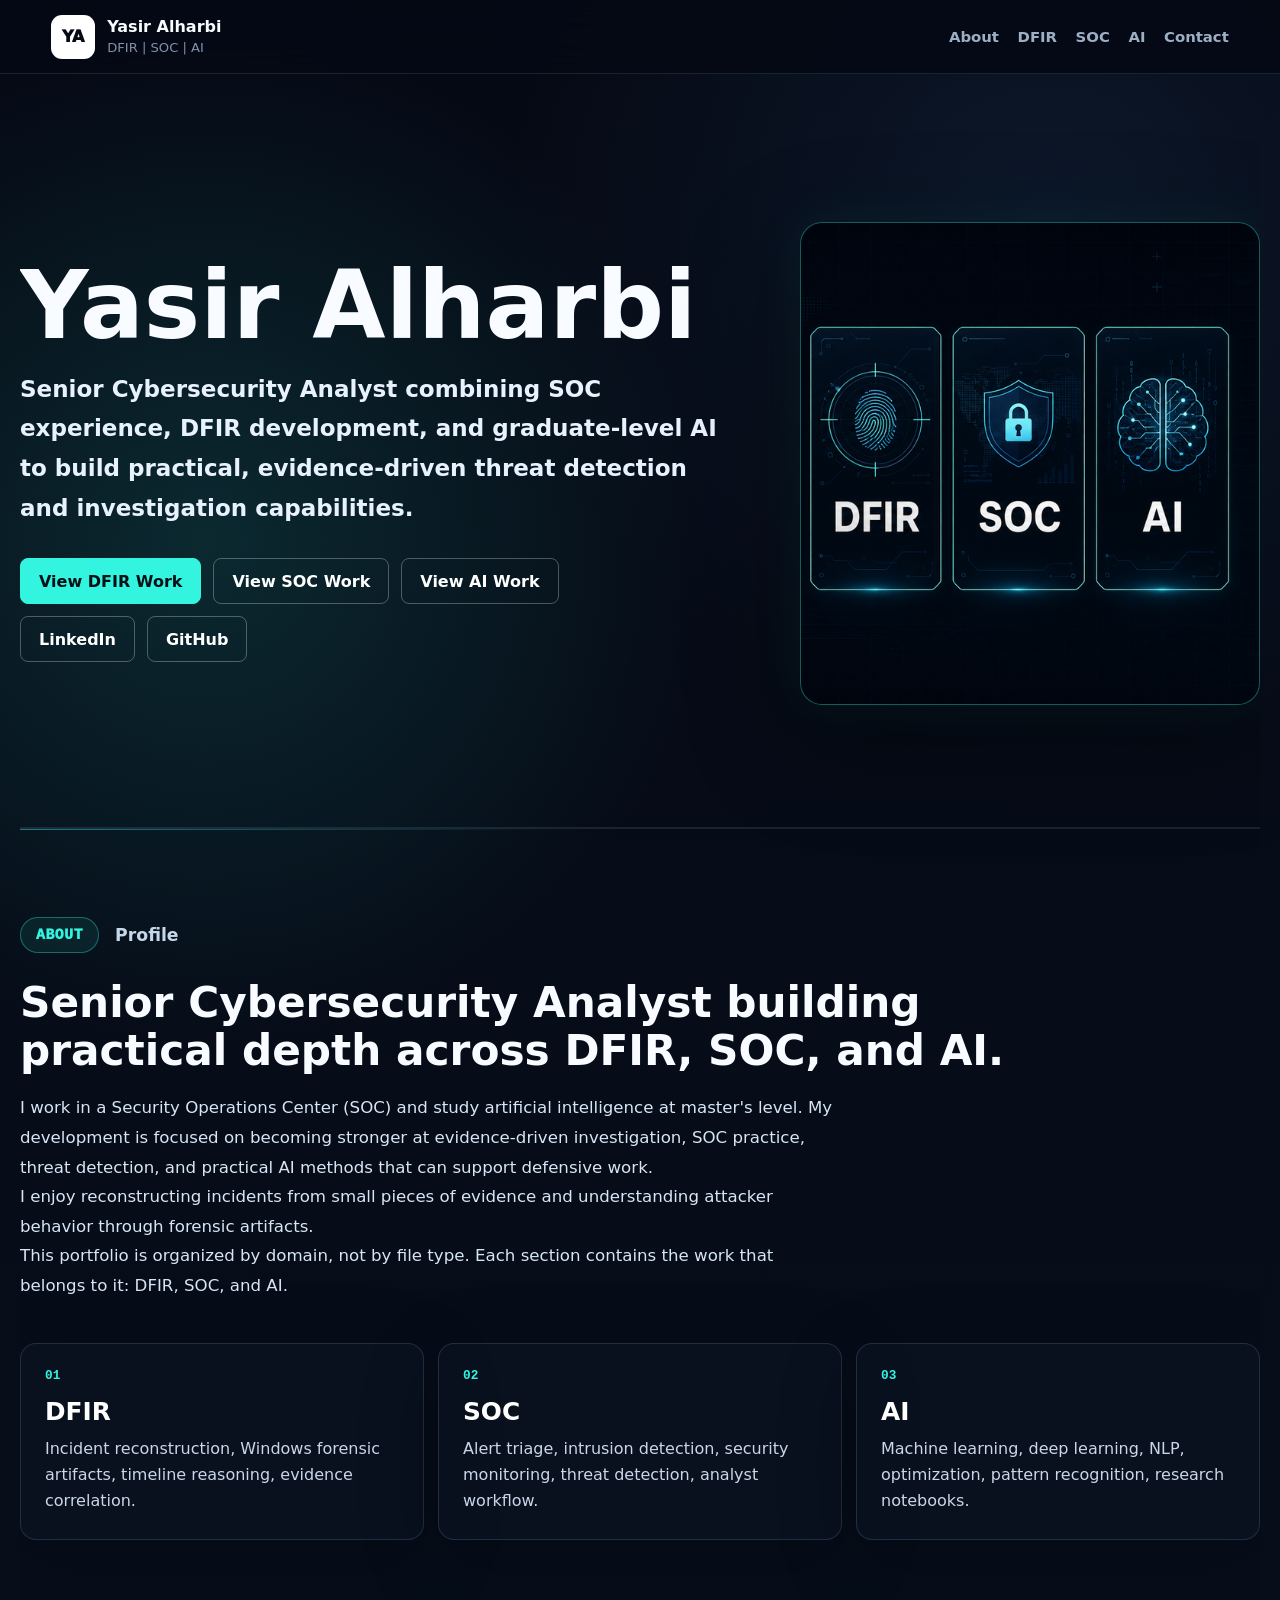
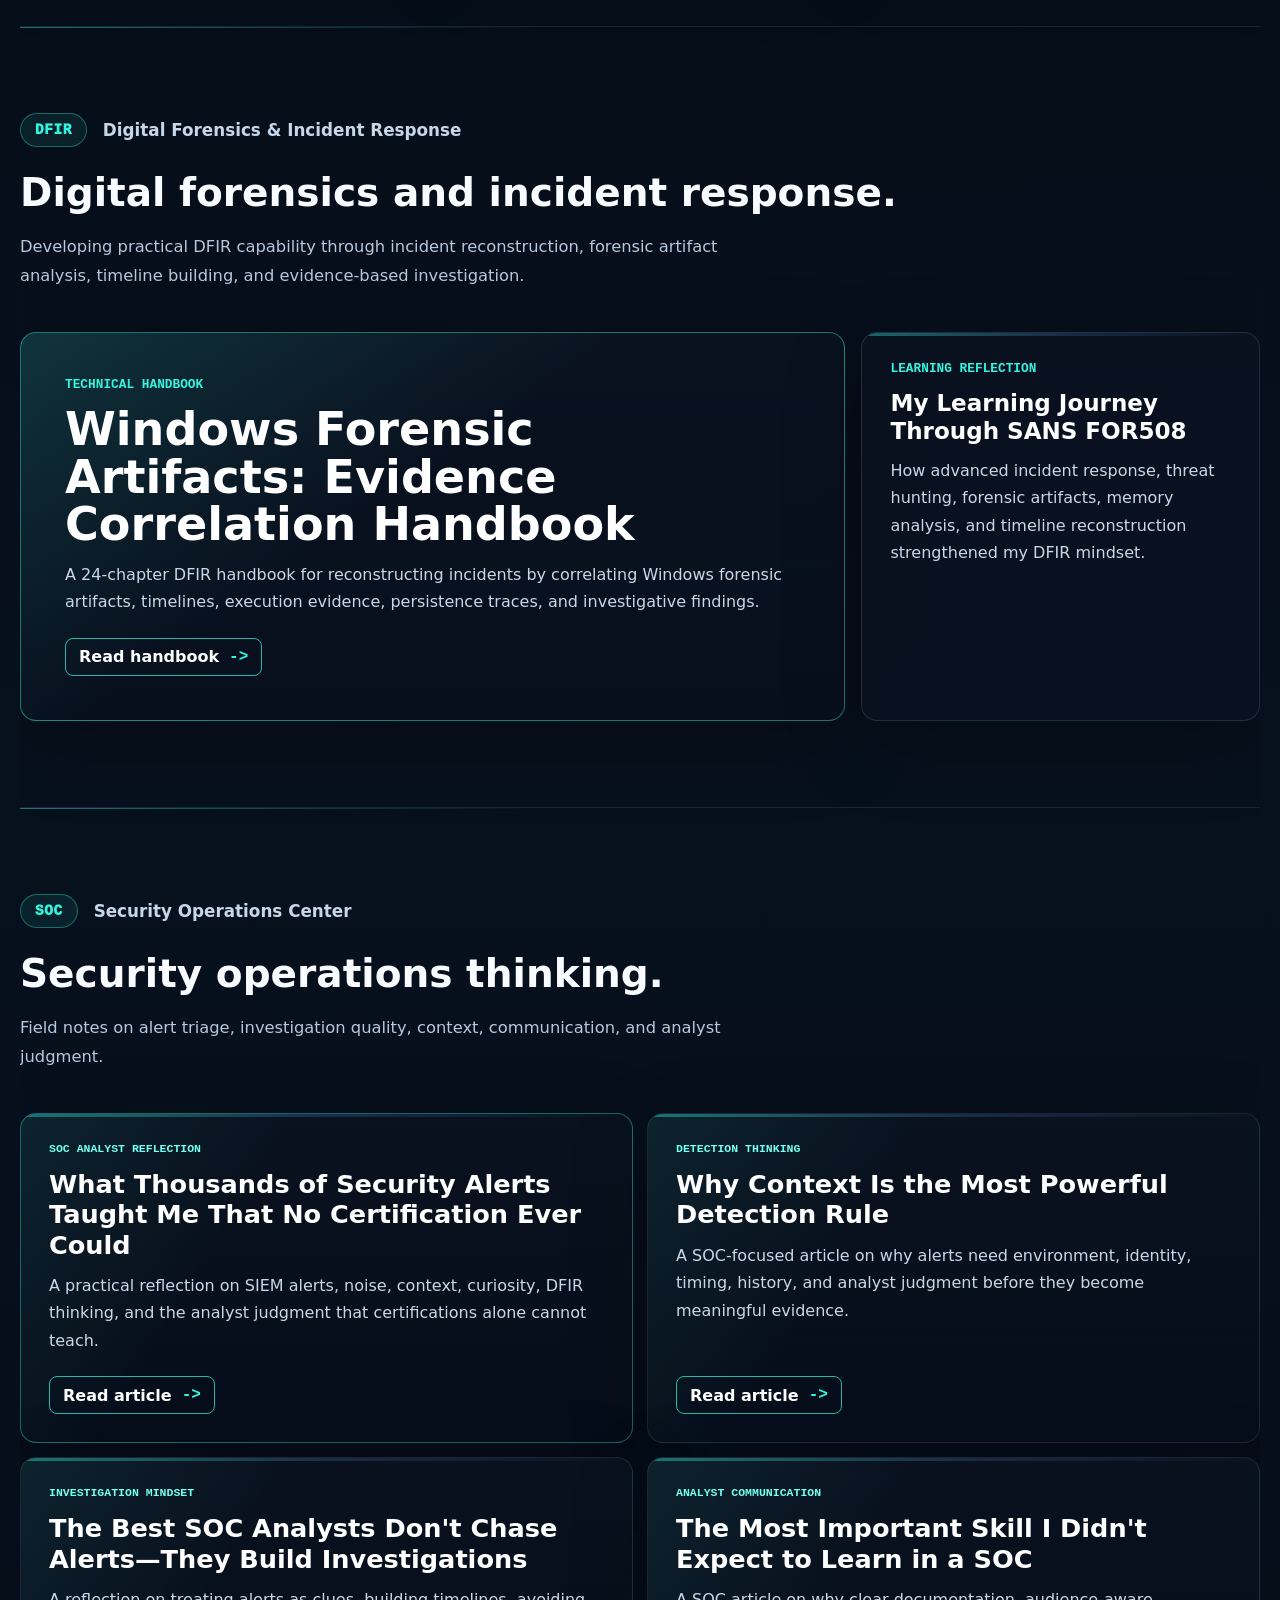
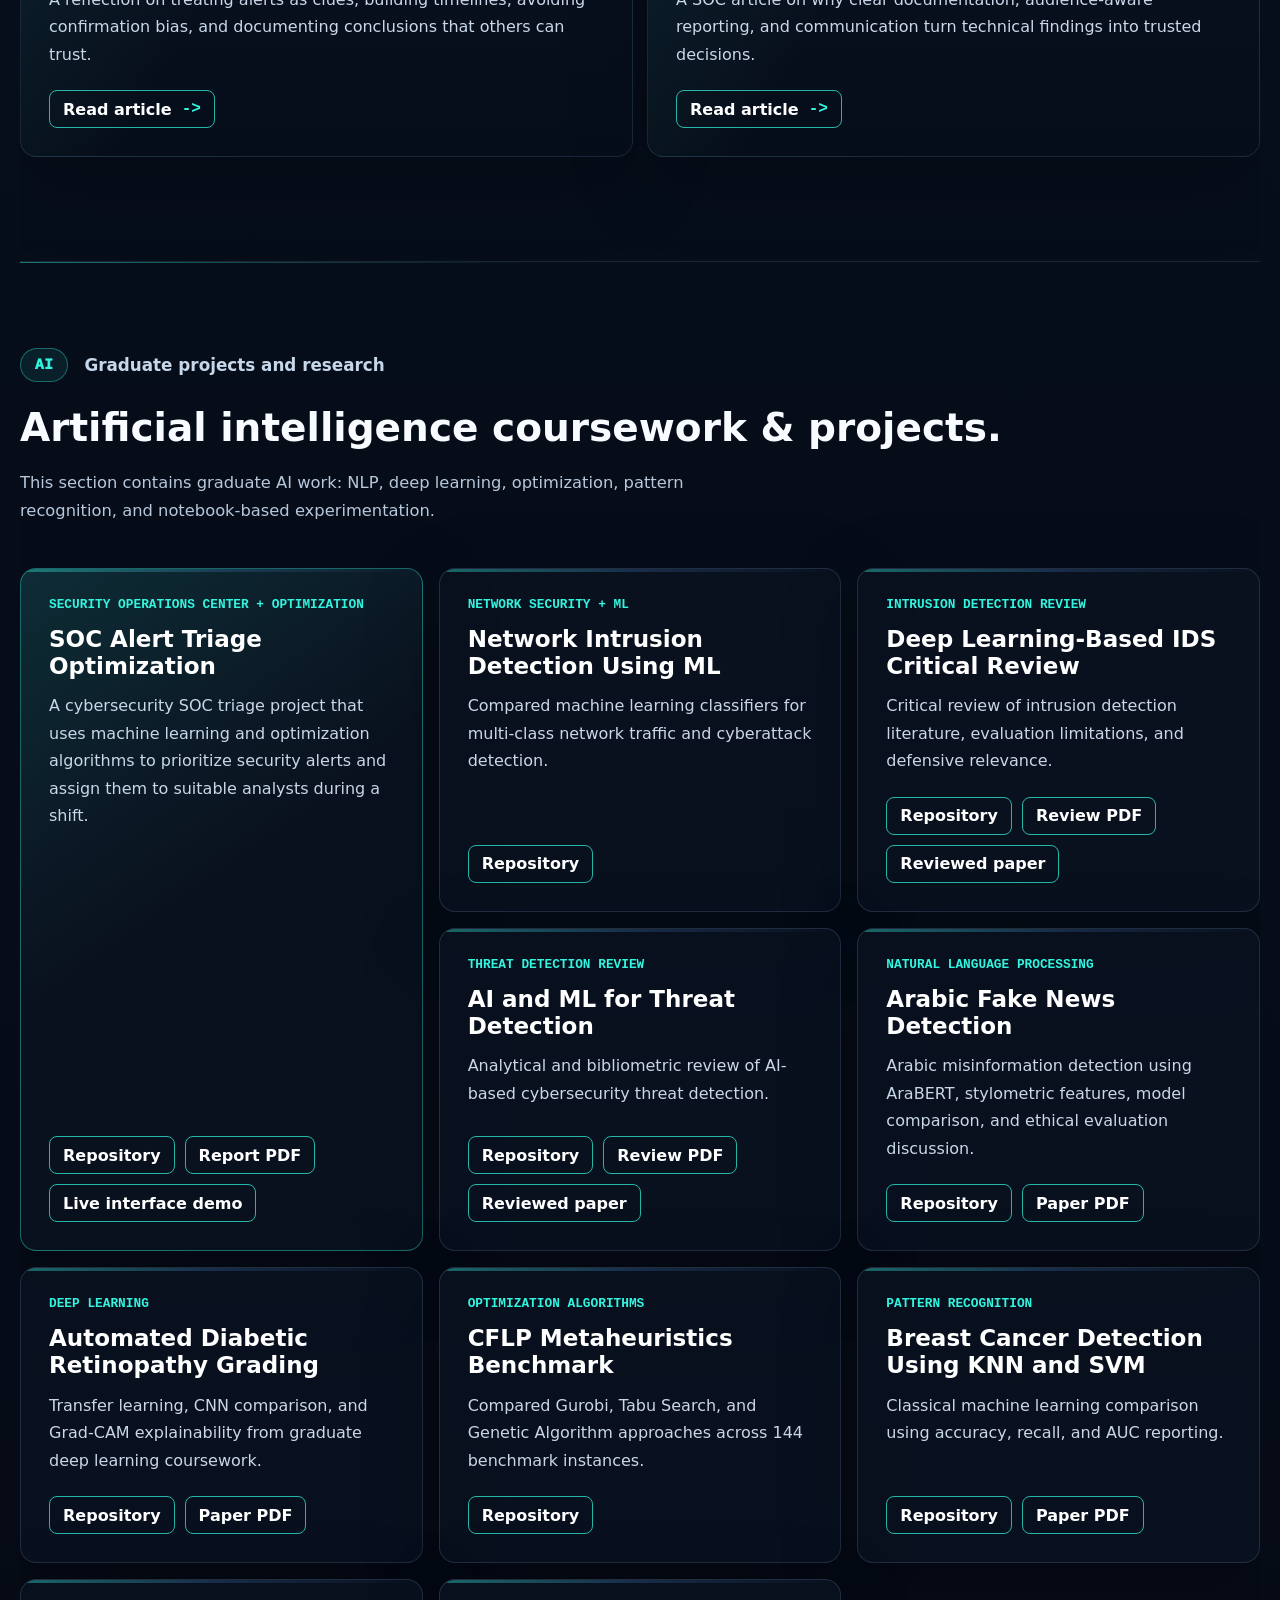
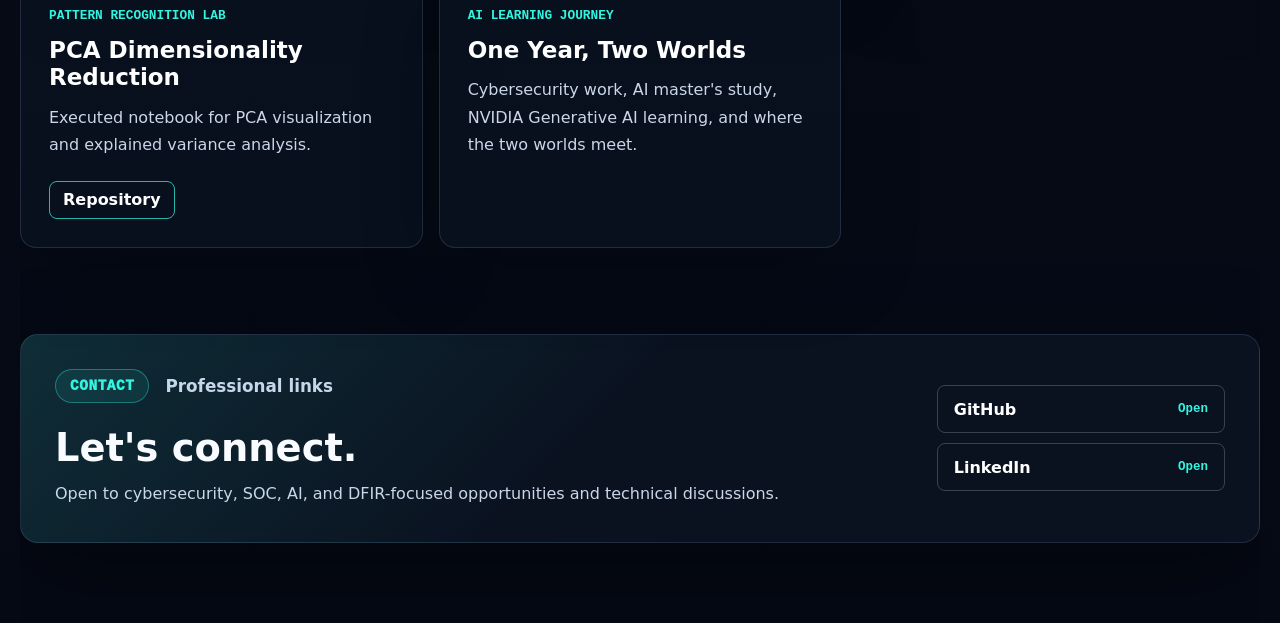
==== index.html @ 5fe35bea "Refine portfolio intro wording" ====
<!doctype html>
<html lang="en">
  <head>
    <meta charset="utf-8">
    <meta name="viewport" content="width=device-width, initial-scale=1">
    <meta name="description" content="Yasir Alharbi - Senior Cybersecurity Analyst and AI master's student developing in DFIR, SOC operations, and applied AI.">
    <meta property="og:type" content="website">
    <meta property="og:title" content="Yasir Alharbi | Cybersecurity, DFIR, SOC & AI Portfolio">
    <meta property="og:description" content="Portfolio of cybersecurity, DFIR, SOC, AI projects, research papers, notebooks, and technical articles.">
    <meta property="og:url" content="https://yasir-alharbi.github.io/">
    <meta property="og:image" content="https://yasir-alharbi.github.io/assets/linkedin-portfolio-thumbnail.png">
    <meta name="twitter:card" content="summary_large_image">
    <meta name="twitter:title" content="Yasir Alharbi | Cybersecurity, DFIR, SOC & AI Portfolio">
    <meta name="twitter:description" content="Portfolio of cybersecurity, DFIR, SOC, AI projects, research papers, notebooks, and technical articles.">
    <meta name="twitter:image" content="https://yasir-alharbi.github.io/assets/linkedin-portfolio-thumbnail.png">
    <title>Yasir Alharbi | DFIR, SOC & AI</title>
    <link rel="stylesheet" href="styles.css?v=20260730-9">
    <link rel="stylesheet" href="structured-preview.css?v=20260730-9">
  </head>
  <body class="structured-body">
    <header class="site-header structured-header">
      <a class="brand" href="#top" aria-label="Yasir Alharbi home">
        <span class="brand-mark">YA</span>
        <span>
          <strong>Yasir Alharbi</strong>
          <small>DFIR | SOC | AI</small>
        </span>
      </a>
      <nav class="nav-links" aria-label="Main navigation">
        <a href="#about">About</a>
        <a href="#dfir">DFIR</a>
        <a href="#soc">SOC</a>
        <a href="#ai">AI</a>
        <a href="#contact">Contact</a>
      </nav>
    </header>

    <main id="top" class="structured-main">
      <section class="structured-hero identity-hero">
        <div class="identity-copy">
          <h1>Yasir Alharbi</h1>
          <p class="structured-subtitle identity-subtitle">
            Senior Cybersecurity Analyst combining SOC experience, DFIR development, and graduate-level AI to build practical, evidence-driven threat detection and investigation capabilities.
          </p>
          <div class="hero-actions">
            <div class="hero-action-row">
              <a class="button primary" href="#dfir">View DFIR Work</a>
              <a class="button secondary" href="#soc">View SOC Work</a>
              <a class="button secondary" href="#ai">View AI Work</a>
            </div>
            <div class="hero-action-row social-action-row">
              <a class="button secondary" href="https://www.linkedin.com/in/Yasir-T-Alharbi">LinkedIn</a>
              <a class="button secondary" href="https://github.com/Yasir-Alharbi">GitHub</a>
            </div>
          </div>
        </div>
        <div class="identity-visual" aria-label="Portfolio visual: DFIR, SOC, and AI">
          <img src="assets/portfolio-hero-visual.png" alt="DFIR, SOC, and AI portfolio visual">
        </div>
      </section>

      <section id="about" class="structured-section about-track">
        <div class="section-eyebrow"><span>About</span><em>Profile</em></div>
        <div class="structured-heading about-heading">
          <h2>Senior Cybersecurity Analyst building practical depth across DFIR, SOC, and AI.</h2>
          <div class="body-copy">
            <p>I work in a Security Operations Center (SOC) and study artificial intelligence at master's level. My development is focused on becoming stronger at evidence-driven investigation, SOC practice, threat detection, and practical AI methods that can support defensive work.</p>
            <p>I enjoy reconstructing incidents from small pieces of evidence and understanding attacker behavior through forensic artifacts.</p>
            <p>This portfolio is organized by domain, not by file type. Each section contains the work that belongs to it: DFIR, SOC, and AI.</p>
          </div>
        </div>
        <div class="focus-strip clean-strip" aria-label="Portfolio domains">
          <a href="#dfir">
            <span>01</span>
            <strong>DFIR</strong>
            <em>Incident reconstruction, Windows forensic artifacts, timeline reasoning, evidence correlation.</em>
          </a>
          <a href="#soc">
            <span>02</span>
            <strong>SOC</strong>
            <em>Alert triage, intrusion detection, security monitoring, threat detection, analyst workflow.</em>
          </a>
          <a href="#ai">
            <span>03</span>
            <strong>AI</strong>
            <em>Machine learning, deep learning, NLP, optimization, pattern recognition, research notebooks.</em>
          </a>
        </div>
      </section>

      <section id="dfir" class="structured-section dfir-section">
        <div class="section-eyebrow"><span>DFIR</span><em>Digital Forensics &amp; Incident Response</em></div>
        <div class="structured-heading">
          <h2>Digital forensics and incident response.</h2>
          <p>Developing practical DFIR capability through incident reconstruction, forensic artifact analysis, timeline building, and evidence-based investigation.</p>
        </div>
        <div class="dfir-showcase">
          <a class="handbook-panel" href="https://yasir-alharbi.github.io/windows-forensic-artifacts-handbook/">
            <span>Technical handbook</span>
            <h3>Windows Forensic Artifacts: Evidence Correlation Handbook</h3>
            <p>A 24-chapter DFIR handbook for reconstructing incidents by correlating Windows forensic artifacts, timelines, execution evidence, persistence traces, and investigative findings.</p>
            <strong>Read handbook</strong>
          </a>
          <a class="feature-card" href="articles/sans-for508-dfir-learning-journey.html">
            <span>Learning reflection</span>
            <h3>My Learning Journey Through SANS FOR508</h3>
            <p>How advanced incident response, threat hunting, forensic artifacts, memory analysis, and timeline reconstruction strengthened my DFIR mindset.</p>
          </a>
        </div>
      </section>

      <section id="soc" class="structured-section soc-section">
        <div class="section-eyebrow"><span>SOC</span><em>Security Operations Center</em></div>
        <div class="structured-heading">
          <h2>Security operations thinking.</h2>
          <p>Field notes on alert triage, investigation quality, context, communication, and analyst judgment.</p>
        </div>
        <div class="feature-grid two-col article-feature-grid">
          <a class="feature-card" href="articles/what-thousands-of-security-alerts-taught-me.html">
            <span>SOC analyst reflection</span>
            <h3>What Thousands of Security Alerts Taught Me That No Certification Ever Could</h3>
            <p>A practical reflection on SIEM alerts, noise, context, curiosity, DFIR thinking, and the analyst judgment that certifications alone cannot teach.</p>
            <strong>Read article</strong>
          </a>
          <a class="feature-card" href="articles/why-context-is-the-most-powerful-detection-rule.html">
            <span>Detection thinking</span>
            <h3>Why Context Is the Most Powerful Detection Rule</h3>
            <p>A SOC-focused article on why alerts need environment, identity, timing, history, and analyst judgment before they become meaningful evidence.</p>
            <strong>Read article</strong>
          </a>
          <a class="feature-card" href="articles/best-soc-analysts-build-investigations.html">
            <span>Investigation mindset</span>
            <h3>The Best SOC Analysts Don't Chase Alerts—They Build Investigations</h3>
            <p>A reflection on treating alerts as clues, building timelines, avoiding confirmation bias, and documenting conclusions that others can trust.</p>
            <strong>Read article</strong>
          </a>
          <a class="feature-card" href="articles/most-important-skill-communication-in-soc.html">
            <span>Analyst communication</span>
            <h3>The Most Important Skill I Didn't Expect to Learn in a SOC</h3>
            <p>A SOC article on why clear documentation, audience-aware reporting, and communication turn technical findings into trusted decisions.</p>
            <strong>Read article</strong>
          </a>
        </div>
      </section>

      <section id="ai" class="structured-section alt-section">
        <div class="section-eyebrow"><span>AI</span><em>Graduate projects and research</em></div>
        <div class="structured-heading">
          <h2>Artificial intelligence coursework &amp; projects.</h2>
          <p>This section contains graduate AI work: NLP, deep learning, optimization, pattern recognition, and notebook-based experimentation.</p>
        </div>
        <div class="feature-grid three-col">
          <article class="feature-card primary-feature">
            <span>Security Operations Center + Optimization</span>
            <h3>SOC Alert Triage Optimization</h3>
            <p>A cybersecurity SOC triage project that uses machine learning and optimization algorithms to prioritize security alerts and assign them to suitable analysts during a shift.</p>
            <div class="card-actions">
              <a href="https://github.com/Yasir-Alharbi/soc-alert-triage-optimization">Repository</a>
              <a href="https://github.com/Yasir-Alharbi/soc-alert-triage-optimization/blob/main/artifacts/Paper_sanitized_text.pdf">Report PDF</a>
              <a href="https://yasir-alharbi.github.io/soc-alert-triage-optimization/demo/soc-shift-wallboard/">Live interface demo</a>
            </div>
          </article>
          <article class="feature-card">
            <span>Network Security + ML</span>
            <h3>Network Intrusion Detection Using ML</h3>
            <p>Compared machine learning classifiers for multi-class network traffic and cyberattack detection.</p>
            <div class="card-actions">
              <a href="https://github.com/Yasir-Alharbi/ml-network-intrusion-detection">Repository</a>
            </div>
          </article>
          <article class="feature-card">
            <span>Intrusion Detection Review</span>
            <h3>Deep Learning-Based IDS Critical Review</h3>
            <p>Critical review of intrusion detection literature, evaluation limitations, and defensive relevance.</p>
            <div class="card-actions">
              <a href="https://github.com/Yasir-Alharbi/deep-learning-ids-critical-review">Repository</a>
              <a href="https://github.com/Yasir-Alharbi/deep-learning-ids-critical-review/blob/main/artifacts/Critical_Review_Deep_Learning_IDS.pdf">Review PDF</a>
              <a href="https://github.com/Yasir-Alharbi/deep-learning-ids-critical-review/blob/main/references/Deep_Learning_Based_Intrusion_Detection_Systems_A_Survey_2025.pdf">Reviewed paper</a>
            </div>
          </article>
          <article class="feature-card">
            <span>Threat Detection Review</span>
            <h3>AI and ML for Threat Detection</h3>
            <p>Analytical and bibliometric review of AI-based cybersecurity threat detection.</p>
            <div class="card-actions">
              <a href="https://github.com/Yasir-Alharbi/ai-threat-detection-review">Repository</a>
              <a href="https://github.com/Yasir-Alharbi/ai-threat-detection-review/blob/main/artifacts/Enhancing_Threat_Detection_with_AI_ML_Integrated.pdf">Review PDF</a>
              <a href="https://github.com/Yasir-Alharbi/ai-threat-detection-review/blob/main/references/Evolving_Malware_and_DDoS_Attacks_Decadal_Longitudinal_Study.pdf">Reviewed paper</a>
            </div>
          </article>
          <article class="feature-card">
            <span>Natural Language Processing</span>
            <h3>Arabic Fake News Detection</h3>
            <p>Arabic misinformation detection using AraBERT, stylometric features, model comparison, and ethical evaluation discussion.</p>
            <div class="card-actions">
              <a href="https://github.com/Yasir-Alharbi/arabic-fake-news-detection">Repository</a>
              <a href="https://github.com/Yasir-Alharbi/arabic-fake-news-detection/blob/main/artifacts/Arabic_Fake_News_Detection_Research_Paper.pdf">Paper PDF</a>
            </div>
          </article>
          <article class="feature-card">
            <span>Deep Learning</span>
            <h3>Automated Diabetic Retinopathy Grading</h3>
            <p>Transfer learning, CNN comparison, and Grad-CAM explainability from graduate deep learning coursework.</p>
            <div class="card-actions">
              <a href="https://github.com/Yasir-Alharbi/diabetic-retinopathy-transfer-learning">Repository</a>
              <a href="https://github.com/Yasir-Alharbi/diabetic-retinopathy-transfer-learning/blob/main/artifacts/Automated_Diabetic_Retinopathy_Grading_Using_Transfer_Learning_CNNs_with_Grad_CAM.pdf">Paper PDF</a>
            </div>
          </article>
          <article class="feature-card">
            <span>Optimization Algorithms</span>
            <h3>CFLP Metaheuristics Benchmark</h3>
            <p>Compared Gurobi, Tabu Search, and Genetic Algorithm approaches across 144 benchmark instances.</p>
            <div class="card-actions">
              <a href="https://github.com/Yasir-Alharbi/cflp-optimization-metaheuristics">Repository</a>
            </div>
          </article>
          <article class="feature-card">
            <span>Pattern Recognition</span>
            <h3>Breast Cancer Detection Using KNN and SVM</h3>
            <p>Classical machine learning comparison using accuracy, recall, and AUC reporting.</p>
            <div class="card-actions">
              <a href="https://github.com/Yasir-Alharbi/breast-cancer-knn-svm">Repository</a>
              <a href="https://github.com/Yasir-Alharbi/breast-cancer-knn-svm/blob/main/artifacts/PR_Report_BreastCancer_KNN_vs_SVM.pdf">Paper PDF</a>
            </div>
          </article>
          <article class="feature-card">
            <span>Pattern Recognition Lab</span>
            <h3>PCA Dimensionality Reduction</h3>
            <p>Executed notebook for PCA visualization and explained variance analysis.</p>
            <div class="card-actions">
              <a href="https://github.com/Yasir-Alharbi/pca-digits-dimensionality-reduction">Repository</a>
            </div>
          </article>
          <a class="feature-card" href="articles/one-year-two-worlds.html">
            <span>AI Learning Journey</span>
            <h3>One Year, Two Worlds</h3>
            <p>Cybersecurity work, AI master's study, NVIDIA Generative AI learning, and where the two worlds meet.</p>
          </a>
        </div>
      </section>

      <section id="contact" class="contact structured-contact">
        <div>
          <div class="section-eyebrow"><span>Contact</span><em>Professional links</em></div>
          <h2>Let's connect.</h2>
          <p>Open to cybersecurity, SOC, AI, and DFIR-focused opportunities and technical discussions.</p>
        </div>
        <div class="contact-links">
          <a href="https://github.com/Yasir-Alharbi">GitHub</a>
          <a href="https://www.linkedin.com/in/Yasir-T-Alharbi">LinkedIn</a>
        </div>
      </section>
    </main>

    <script src="script.js"></script>
    <!-- Cloudflare Web Analytics --><script type="module" src="https://static.cloudflareinsights.com/beacon.min.js" data-cf-beacon='{"token":"e4d406a7bc7f46ea9fc26f9b0344f4cb"}'></script><!-- End Cloudflare Web Analytics -->
  </body>
</html>
---- styles.css ----
:root {
  --bg: #050914;
  --panel: #0a1220;
  --panel-2: #0f1b2d;
  --ink: #f8fbff;
  --text: #c9d7e8;
  --muted: #7f91aa;
  --line: #1d2e45;
  --teal: #33f5df;
  --blue: #5aa7ff;
  --amber: #f3b34c;
  --shadow: 0 28px 90px rgba(0, 0, 0, .4);
}

* {
  box-sizing: border-box;
}

html {
  scroll-behavior: smooth;
  background: var(--bg);
}

body {
  margin: 0;
  overflow-x: hidden;
  background:
    radial-gradient(circle at 18% 8%, rgba(51, 245, 223, .12), transparent 28rem),
    radial-gradient(circle at 84% 14%, rgba(90, 167, 255, .12), transparent 32rem),
    linear-gradient(180deg, #050914 0%, #07101d 46%, #050914 100%);
  color: var(--ink);
  font-family: Inter, ui-sans-serif, system-ui, -apple-system, BlinkMacSystemFont, "Segoe UI", sans-serif;
  letter-spacing: 0;
}

a {
  color: inherit;
}

.site-header {
  position: sticky;
  top: 0;
  z-index: 30;
  display: flex;
  min-height: 74px;
  align-items: center;
  justify-content: space-between;
  gap: 24px;
  padding: 14px clamp(18px, 4vw, 56px);
  border-bottom: 1px solid rgba(114, 138, 170, .2);
  background: rgba(5, 9, 20, .9);
  backdrop-filter: blur(18px);
}

.brand {
  display: inline-flex;
  align-items: center;
  gap: 12px;
  text-decoration: none;
}

.brand-mark {
  display: grid;
  width: 44px;
  height: 44px;
  place-items: center;
  border-radius: 11px;
  background: #ffffff;
  color: var(--bg);
  font-weight: 950;
}

.brand strong,
.brand small {
  display: block;
}

.brand strong {
  line-height: 1.15;
}

.brand small {
  margin-top: 3px;
  color: var(--muted);
  font-size: .82rem;
}

.nav-links {
  display: flex;
  gap: clamp(14px, 2vw, 28px);
  color: #9dafc5;
  font-size: .93rem;
  font-weight: 800;
}

.nav-links a {
  text-decoration: none;
}

.nav-links a:hover,
.nav-links a:focus-visible {
  color: var(--teal);
}

main {
  width: min(1160px, calc(100% - 34px));
  margin: 0 auto;
}

h1,
h2,
h3,
p {
  margin-top: 0;
}

h1 {
  max-width: 790px;
  margin-bottom: 22px;
  font-size: clamp(4.4rem, 9vw, 8.4rem);
  line-height: .88;
}

h1,
h2,
h3,
p,
a,
span,
strong,
em,
code {
  overflow-wrap: anywhere;
}

h2 {
  margin-bottom: 0;
  font-size: clamp(2rem, 3vw, 3.2rem);
  line-height: 1.08;
}

h3 {
  margin-bottom: 12px;
  font-size: 1.2rem;
  line-height: 1.25;
}

p {
  color: var(--text);
  line-height: 1.72;
}

.hero {
  display: flex;
  min-height: calc(100vh - 74px);
  align-items: center;
  padding: clamp(66px, 9vw, 128px) 0;
}

.hero-copy,
.code-card,
.project-card,
.timeline a,
.contact,
.info-grid article {
  min-width: 0;
}

.hero-copy {
  max-width: 850px;
}

.terminal-line,
.section-label {
  display: block;
  margin: 0 0 16px;
  color: var(--teal);
  font-family: ui-monospace, SFMono-Regular, Consolas, "Liberation Mono", monospace;
  font-size: .9rem;
  font-weight: 800;
}

.subtitle {
  max-width: 730px;
  margin-bottom: 0;
  color: #e8f2ff;
  font-size: clamp(1.18rem, 1.8vw, 1.5rem);
  font-weight: 680;
}

.hero-actions {
  display: flex;
  flex-direction: column;
  align-items: flex-start;
  gap: 12px;
  margin-top: 30px;
}

.hero-action-row {
  display: flex;
  flex-wrap: wrap;
  gap: 12px;
}

.button {
  display: inline-flex;
  min-height: 46px;
  align-items: center;
  justify-content: center;
  padding: 0 18px;
  border: 1px solid rgba(255, 255, 255, .28);
  border-radius: 8px;
  font-weight: 900;
  text-decoration: none;
}

.button.primary {
  border-color: var(--teal);
  background: var(--teal);
  color: #041018;
}

.button.secondary {
  color: #ffffff;
}

.button:hover,
.button:focus-visible {
  transform: translateY(-1px);
  box-shadow: 0 12px 34px rgba(51, 245, 223, .16);
}

.code-card {
  overflow: hidden;
  border: 1px solid rgba(114, 138, 170, .24);
  border-radius: 18px;
  background: rgba(10, 18, 32, .84);
  box-shadow: var(--shadow);
}

.code-title {
  display: flex;
  align-items: center;
  gap: 8px;
  padding: 14px 16px;
  border-bottom: 1px solid rgba(114, 138, 170, .2);
  background: rgba(255, 255, 255, .03);
}

.code-title span {
  width: 11px;
  height: 11px;
  border-radius: 999px;
  background: #ff5f57;
}

.code-title span:nth-child(2) {
  background: #ffbd2e;
}

.code-title span:nth-child(3) {
  background: #28c840;
}

.code-title strong {
  margin-left: 8px;
  color: var(--muted);
  font-family: ui-monospace, SFMono-Regular, Consolas, "Liberation Mono", monospace;
  font-size: .82rem;
}

pre {
  margin: 0;
  padding: 24px;
  overflow-x: auto;
  white-space: pre-wrap;
}

code,
.prompt {
  font-family: ui-monospace, SFMono-Regular, Consolas, "Liberation Mono", monospace;
}

code {
  color: #d9f7ff;
  font-size: .95rem;
  line-height: 1.8;
  white-space: pre-wrap;
}

.prompt {
  margin: 0;
  padding: 0 24px 24px;
  color: var(--teal);
  font-size: .9rem;
}

.section {
  padding: 86px 0;
  border-top: 1px solid rgba(114, 138, 170, .18);
}

.split,
.section-heading {
  display: grid;
  grid-template-columns: minmax(0, .48fr) minmax(320px, .52fr);
  gap: clamp(28px, 6vw, 82px);
  align-items: start;
}

.about-section .split {
  grid-template-columns: minmax(480px, .58fr) minmax(360px, .42fr);
  align-items: center;
}

.about-section h2 {
  max-width: 680px;
}

.body-copy p:last-child,
.section-heading p,
.compact-split p {
  margin-bottom: 0;
}

.info-grid {
  display: grid;
  grid-template-columns: repeat(3, 1fr);
  gap: 14px;
  margin-top: 34px;
}

.info-grid article,
.project-card,
.timeline a {
  border: 1px solid rgba(114, 138, 170, .22);
  background:
    linear-gradient(145deg, rgba(51, 245, 223, .07), transparent 44%),
    rgba(10, 18, 32, .86);
}

.info-grid article {
  padding: 20px;
  border-radius: 14px;
}

.info-grid span,
.project-card span,
.timeline span {
  display: block;
  margin-bottom: 11px;
  color: var(--teal);
  font-family: ui-monospace, SFMono-Regular, Consolas, "Liberation Mono", monospace;
  font-size: .78rem;
  font-weight: 900;
  text-transform: uppercase;
}

.info-grid strong {
  display: block;
  color: #ffffff;
  line-height: 1.45;
}

.project-grid {
  display: grid;
  grid-template-columns: repeat(4, 1fr);
  gap: 16px;
  margin-top: 34px;
}

.project-card {
  display: flex;
  min-height: 320px;
  flex-direction: column;
  padding: 24px;
  border-radius: 16px;
  box-shadow: 0 18px 48px rgba(0, 0, 0, .18);
}

.project-card p {
  margin-bottom: 0;
}

.project-card a {
  display: inline-flex;
  width: fit-content;
  min-height: 40px;
  align-items: center;
  justify-content: center;
  margin-top: auto;
  padding: 0 14px;
  border: 1px solid rgba(51, 245, 223, .36);
  border-radius: 8px;
  color: #ffffff;
  font-size: .9rem;
  font-weight: 900;
  text-decoration: none;
}

.project-card a:hover,
.project-card a:focus-visible,
.timeline a:hover,
.timeline a:focus-visible {
  border-color: var(--teal);
  box-shadow: 0 14px 38px rgba(51, 245, 223, .1);
}

.timeline {
  display: grid;
  gap: 12px;
  margin-top: 34px;
}

.timeline a {
  display: grid;
  grid-template-columns: 220px minmax(260px, .5fr) 1fr;
  gap: 22px;
  align-items: center;
  min-height: 92px;
  padding: 18px 20px;
  border-radius: 14px;
  text-decoration: none;
}

.timeline span {
  margin-bottom: 0;
}

.timeline strong {
  color: #ffffff;
  line-height: 1.35;
}

.timeline em {
  color: var(--text);
  font-style: normal;
  line-height: 1.55;
}

.skill-cloud {
  display: flex;
  flex-wrap: wrap;
  gap: 10px;
  margin-top: 34px;
}

.skill-cloud span {
  display: inline-flex;
  min-height: 42px;
  align-items: center;
  padding: 0 14px;
  border: 1px solid rgba(114, 138, 170, .24);
  border-radius: 999px;
  background: rgba(10, 18, 32, .86);
  color: #d9e8f7;
  font-weight: 820;
}

.writing-section {
  padding-block: 70px;
}

.compact-split {
  align-items: center;
}

.article-grid {
  display: grid;
  grid-template-columns: minmax(0, 1fr);
  margin-top: 34px;
}

.article-card {
  display: block;
  max-width: 760px;
  padding: 24px;
  border: 1px solid rgba(114, 138, 170, .22);
  border-radius: 16px;
  background:
    linear-gradient(145deg, rgba(51, 245, 223, .07), transparent 44%),
    rgba(10, 18, 32, .86);
  text-decoration: none;
  box-shadow: 0 18px 48px rgba(0, 0, 0, .18);
}

.article-card span {
  display: block;
  margin-bottom: 12px;
  color: var(--teal);
  font-family: ui-monospace, SFMono-Regular, Consolas, "Liberation Mono", monospace;
  font-size: .78rem;
  font-weight: 900;
  text-transform: uppercase;
}

.article-card p {
  margin-bottom: 0;
}

.article-card small {
  display: inline-flex;
  margin-top: 18px;
  min-height: 34px;
  align-items: center;
  padding: 0 11px;
  border: 1px solid rgba(114, 138, 170, .28);
  border-radius: 999px;
  color: #d9e8f7;
  font-size: .82rem;
  font-weight: 850;
}

.handbook-card {
  max-width: 100%;
  border-color: rgba(51, 245, 223, .34);
  background:
    linear-gradient(145deg, rgba(51, 245, 223, .12), transparent 44%),
    linear-gradient(180deg, rgba(10, 18, 32, .96), rgba(9, 16, 29, .9));
}

.handbook-card h3 {
  max-width: 760px;
  font-size: clamp(1.45rem, 2.4vw, 2rem);
}

.article-card:hover,
.article-card:focus-visible {
  border-color: var(--teal);
  box-shadow: 0 14px 38px rgba(51, 245, 223, .1);
}

.article-shell {
  max-width: 1020px;
  margin: 0 auto;
  padding: 82px 0 104px;
}

.back-link {
  display: inline-flex;
  margin-bottom: 34px;
  color: var(--teal);
  font-weight: 900;
  text-decoration: none;
}

.article-hero {
  margin-bottom: 38px;
  padding-bottom: 38px;
  border-bottom: 1px solid rgba(114, 138, 170, .22);
}

.article-hero h1 {
  max-width: 980px;
  font-size: clamp(2.45rem, 5vw, 4.7rem);
  line-height: 1;
}

.dfir-article .article-hero h1 {
  max-width: 1080px;
  font-size: clamp(2.25rem, 4.4vw, 4.25rem);
  line-height: 1.05;
}

.article-meta {
  display: flex;
  flex-wrap: wrap;
  gap: 10px;
  margin-top: 24px;
}

.article-meta span {
  display: inline-flex;
  max-width: 100%;
  min-height: 34px;
  align-items: center;
  padding: 0 11px;
  border: 1px solid rgba(114, 138, 170, .26);
  border-radius: 999px;
  background: rgba(10, 18, 32, .82);
  color: #d9e8f7;
  font-size: .88rem;
  font-weight: 820;
}

.article-toc {
  display: grid;
  grid-template-columns: 150px 1fr;
  gap: 26px;
  margin-bottom: 64px;
  padding: 26px;
  border: 1px solid rgba(114, 138, 170, .22);
  border-radius: 16px;
  background:
    linear-gradient(145deg, rgba(51, 245, 223, .08), transparent 42%),
    rgba(10, 18, 32, .86);
}

.article-toc strong {
  color: #ffffff;
  font-size: 1.05rem;
}

.article-toc div {
  display: block;
  columns: 2 280px;
  column-gap: 34px;
}

.article-toc a {
  display: block;
  break-inside: avoid;
  margin-bottom: 11px;
  color: var(--text);
  font-size: .95rem;
  line-height: 1.45;
  text-decoration: none;
}

.article-toc a:hover,
.article-toc a:focus-visible {
  color: var(--teal);
}

.article-content {
  counter-reset: article-section;
}

.article-section {
  max-width: 900px;
  padding: 46px 0;
  border-top: 1px solid rgba(114, 138, 170, .18);
}

.article-section:first-child {
  padding-top: 0;
  border-top: 0;
}

.article-abstract {
  max-width: 940px;
  padding: 30px;
  border: 1px solid rgba(51, 245, 223, .22);
  border-radius: 18px;
  background:
    linear-gradient(135deg, rgba(51, 245, 223, .08), transparent 46%),
    rgba(10, 18, 32, .82);
  box-shadow: 0 24px 80px rgba(0, 0, 0, .22);
}

.article-abstract h2 {
  color: var(--teal);
  font-family: ui-monospace, SFMono-Regular, Consolas, "Liberation Mono", monospace;
  font-size: .95rem;
  letter-spacing: .08em;
  text-transform: uppercase;
}

.article-abstract p:last-child {
  margin-bottom: 0;
}

.article-content h2 {
  max-width: 820px;
  margin: 0 0 22px;
  font-size: clamp(1.65rem, 3vw, 2.55rem);
  line-height: 1.12;
}

.article-content .article-abstract h2 {
  color: var(--teal);
  font-family: ui-monospace, SFMono-Regular, Consolas, "Liberation Mono", monospace;
  font-size: .95rem;
  letter-spacing: .08em;
  text-transform: uppercase;
}

.article-content p {
  max-width: 860px;
  margin-bottom: 18px;
  color: #d6e3f3;
  font-size: 1.07rem;
  line-height: 1.86;
}

.article-content a {
  color: var(--teal);
  overflow-wrap: anywhere;
}

.article-content ul {
  max-width: 840px;
  margin: 18px 0 24px;
  padding-left: 24px;
  color: var(--text);
}

.article-content li {
  margin-bottom: 11px;
  color: #d6e3f3;
  line-height: 1.76;
}

.article-list {
  border-left: 3px solid rgba(51, 245, 223, .65);
}

.article-flow-line {
  max-width: 920px;
  padding: 16px 18px;
  border: 1px solid rgba(51, 245, 223, .24);
  border-radius: 12px;
  background: rgba(51, 245, 223, .06);
  color: #eaffff;
  font-family: ui-monospace, SFMono-Regular, Consolas, "Liberation Mono", monospace;
  font-size: .98rem;
  line-height: 1.65;
}

.academic-article .intro-section p:first-child {
  color: #ffffff;
  max-width: 920px;
  margin-bottom: 34px;
  font-size: clamp(2rem, 3.4vw, 3.2rem);
  font-weight: 760;
  line-height: 1.14;
}

.soc-article {
  max-width: 960px;
}

.soc-article .back-link {
  margin-bottom: 28px;
}

.soc-article .article-hero {
  max-width: 900px;
  margin-bottom: 18px;
  padding-bottom: 30px;
}

.soc-article .article-hero h1 {
  max-width: 880px;
  font-size: clamp(2.2rem, 4.4vw, 4rem);
  line-height: 1.06;
}

.soc-article .article-toc {
  display: none;
}

.soc-article .article-content {
  max-width: 820px;
}

.soc-article .article-section {
  max-width: 820px;
  padding: 36px 0;
}

.soc-article .article-section:first-child {
  padding-top: 8px;
}

.soc-article .article-content h2 {
  max-width: 760px;
  margin-bottom: 16px;
  font-size: clamp(1.55rem, 2.5vw, 2.2rem);
  line-height: 1.18;
}

.soc-article .article-content p,
.soc-article .article-content li {
  max-width: 760px;
  color: #dce8f6;
  font-size: 1.02rem;
  line-height: 1.82;
}

.soc-article .article-content p {
  margin-bottom: 14px;
}

.soc-article .intro-section p:first-child {
  max-width: 780px;
  margin-bottom: 16px;
  color: #f7fbff;
  font-size: clamp(1.18rem, 1.7vw, 1.38rem);
  font-weight: 650;
  line-height: 1.62;
}

.soc-article .article-callout {
  margin: 22px 0 6px;
  padding: 18px 20px;
  border-left: 3px solid var(--teal);
  border-radius: 0 12px 12px 0;
  background: rgba(51, 245, 223, .07);
  color: #ffffff;
  font-weight: 780;
}

.soc-article .article-list {
  margin: 14px 0 18px;
  padding: 16px 22px 16px 38px;
  border: 1px solid rgba(114, 138, 170, .18);
  border-left: 3px solid rgba(51, 245, 223, .65);
  border-radius: 12px;
  background: rgba(10, 18, 32, .46);
}

.article-section[id="resources-from-this-journey"] {
  margin-top: 26px;
  max-width: 920px;
  padding: 30px;
  border: 1px solid rgba(114, 138, 170, .22);
  border-radius: 16px;
  background:
    linear-gradient(145deg, rgba(51, 245, 223, .08), transparent 42%),
    rgba(10, 18, 32, .86);
}

.article-section[id="resources-from-this-journey"] h2 {
  margin-bottom: 18px;
}

.article-section[id="resources-from-this-journey"] ul {
  margin-bottom: 0;
}

.contact {
  display: grid;
  grid-template-columns: minmax(0, 1fr) minmax(260px, .34fr);
  gap: 34px;
  align-items: center;
  margin: 0 0 56px;
  padding: 34px;
  border: 1px solid rgba(114, 138, 170, .22);
  border-radius: 18px;
  background:
    linear-gradient(135deg, rgba(51, 245, 223, .12), transparent 46%),
    #0a1220;
  box-shadow: var(--shadow);
}

.contact h2 {
  margin-bottom: 12px;
}

.contact p {
  margin-bottom: 0;
}

.contact-links {
  display: grid;
  gap: 10px;
}

.contact-links a {
  display: flex;
  min-height: 48px;
  align-items: center;
  justify-content: space-between;
  padding: 0 16px;
  border: 1px solid rgba(255, 255, 255, .2);
  border-radius: 8px;
  color: #ffffff;
  font-weight: 900;
  text-decoration: none;
}

.contact-links a::after {
  content: "Open";
  color: var(--teal);
  font-family: ui-monospace, SFMono-Regular, Consolas, "Liberation Mono", monospace;
  font-size: .78rem;
}

@media (max-width: 1100px) {
  .hero,
  .split,
  .section-heading,
  .contact {
    grid-template-columns: 1fr;
  }

  .project-grid {
    grid-template-columns: repeat(2, 1fr);
  }

  .timeline a {
    grid-template-columns: 1fr;
    gap: 8px;
  }

  .article-toc {
    grid-template-columns: 1fr;
  }

  .article-toc div {
    columns: 1;
  }
}

@media (max-width: 720px) {
  body {
    overflow-x: hidden;
  }

  main {
    width: calc(100% - 28px);
    max-width: calc(100vw - 28px);
  }

  .site-header {
    display: grid;
    padding-inline: 14px;
  }

  .nav-links {
    overflow-x: auto;
    padding-bottom: 4px;
  }

  h1 {
    font-size: clamp(3rem, 14vw, 4rem);
  }

  h2 {
    font-size: clamp(1.85rem, 9vw, 2.65rem);
  }

  .hero {
    min-height: auto;
    padding: 54px 0 72px;
  }

  .hero-copy,
  .code-card {
    width: 100%;
    max-width: 100%;
    overflow: hidden;
  }

  .subtitle {
    max-width: 30ch;
    font-size: 1rem;
    line-height: 1.65;
  }

  .article-shell {
    width: 100%;
    max-width: 100%;
    padding: 48px 0 76px;
    overflow-x: hidden;
  }

  .article-hero h1 {
    width: 16ch;
    max-width: 100%;
    font-size: clamp(1.72rem, 8vw, 2.05rem);
    line-height: 1.12;
    overflow-wrap: anywhere;
    word-break: break-word;
  }

  .dfir-article .article-hero h1 {
    width: 16ch !important;
    max-width: 100% !important;
    font-size: clamp(1.42rem, 6.3vw, 1.68rem);
    line-height: 1.16;
    overflow-wrap: normal !important;
    word-break: normal !important;
  }

  .article-meta span {
    max-width: calc(100vw - 28px);
    min-height: auto;
    padding: 8px 11px;
    white-space: normal;
    overflow-wrap: anywhere;
  }

  .article-toc {
    width: 100%;
    max-width: 100%;
    padding: 22px;
  }

  .article-toc div {
    display: grid;
    grid-template-columns: minmax(0, 1fr);
    columns: auto;
  }

  .article-toc a {
    width: 100%;
    max-width: 25ch;
    font-size: .9rem;
    white-space: normal !important;
    overflow-wrap: anywhere !important;
    word-break: break-all;
  }

  .article-section {
    width: 100%;
    max-width: 100%;
  }

  .article-toc a,
  .article-content p,
  .article-content li {
    overflow-wrap: anywhere;
    word-break: break-word;
  }

  .academic-article .intro-section p:first-child {
    font-size: clamp(1.75rem, 9vw, 2.25rem);
  }

  pre {
    overflow-x: hidden;
  }

  .hero-actions {
    display: grid;
    grid-template-columns: 1fr;
  }

  .button {
    width: 100%;
  }

  .info-grid,
  .project-grid {
    grid-template-columns: 1fr;
  }

  .project-card {
    min-height: auto;
  }

  .section {
    padding: 62px 0;
  }

  .contact {
    padding: 24px;
  }
}
---- structured-preview.css ----
﻿.structured-body {
  max-width: 100vw;
  overflow-x: hidden;
  background:
    radial-gradient(circle at 16% 10%, rgba(51, 245, 223, .13), transparent 32rem),
    radial-gradient(circle at 82% 4%, rgba(90, 167, 255, .09), transparent 34rem),
    linear-gradient(180deg, #050914 0%, #07101d 44%, #050914 100%);
}

.structured-header .nav-links {
  gap: clamp(12px, 1.45vw, 22px);
}

.structured-main {
  width: min(1240px, calc(100% - 38px));
  overflow-x: hidden;
}

.structured-hero {
  min-height: calc(88vh - 74px);
  display: flex;
  flex-direction: column;
  justify-content: center;
  padding: clamp(74px, 10vw, 144px) 0 clamp(54px, 8vw, 104px);
  border-bottom: 1px solid rgba(114, 138, 170, .18);
}

.identity-hero {
  min-height: calc(92vh - 74px);
  display: grid;
  grid-template-columns: minmax(0, 1fr) minmax(340px, 460px);
  gap: clamp(34px, 5vw, 72px);
  align-items: center;
}

.identity-copy {
  min-width: 0;
}

.identity-visual {
  position: relative;
  min-width: 0;
  box-sizing: border-box;
  overflow: hidden;
  border: 1px solid rgba(51, 245, 223, .34);
  border-radius: 22px;
  background: rgba(5, 13, 26, .72);
  box-shadow: 0 32px 110px rgba(0, 0, 0, .42), 0 0 52px rgba(51, 245, 223, .08);
}

.identity-visual::before {
  content: "";
  position: absolute;
  inset: 0;
  background: linear-gradient(90deg, rgba(5, 9, 20, .08), transparent 45%);
  pointer-events: none;
}

.identity-visual img {
  display: block;
  width: 100%;
  max-width: 100%;
  aspect-ratio: 20 / 21;
  object-fit: cover;
  border-radius: inherit;
}

.hero-kicker {
  margin-bottom: 20px;
  color: var(--teal);
  font-family: ui-monospace, SFMono-Regular, Consolas, "Liberation Mono", monospace;
  font-weight: 900;
}

.structured-hero h1 {
  max-width: 980px;
  margin-bottom: 26px;
  font-size: clamp(3rem, 6.4vw, 6.25rem);
  line-height: .94;
  overflow-wrap: normal;
}

.identity-hero h1 {
  max-width: 850px;
  margin-bottom: 22px;
  font-size: clamp(4.4rem, 7.4vw, 7.7rem);
  line-height: .88;
  white-space: nowrap;
}

.structured-subtitle {
  width: min(820px, 100%);
  color: #e8f2ff;
  font-size: clamp(1.1rem, 1.45vw, 1.32rem);
  font-weight: 620;
}

.identity-subtitle {
  max-width: 730px;
  font-size: clamp(1.18rem, 1.8vw, 1.5rem);
  font-weight: 680;
}

.focus-strip {
  display: grid;
  grid-template-columns: repeat(3, minmax(0, 1fr));
  gap: 14px;
  margin: -32px 0 96px;
}

.clean-strip {
  margin: 34px 0 0;
}

.focus-strip a,
.feature-card,
.handbook-panel,
.research-list a {
  border: 1px solid rgba(114, 138, 170, .24);
  border-radius: 16px;
  background: rgba(10, 18, 32, .82);
  text-decoration: none;
  box-shadow: 0 22px 80px rgba(0, 0, 0, .22);
}

.focus-strip a {
  min-height: 190px;
  padding: 24px;
}

.focus-strip span,
.feature-card span,
.handbook-panel span,
.research-list span {
  display: block;
  margin-bottom: 14px;
  color: var(--teal);
  font-family: ui-monospace, SFMono-Regular, Consolas, "Liberation Mono", monospace;
  font-size: .8rem;
  font-weight: 900;
  text-transform: uppercase;
}

.section-eyebrow {
  display: flex;
  flex-wrap: wrap;
  gap: 12px 16px;
  align-items: center;
  margin-bottom: 24px;
}

.section-eyebrow span {
  display: inline-flex;
  min-height: 34px;
  align-items: center;
  padding: 0 14px;
  border: 1px solid rgba(51, 245, 223, .35);
  border-radius: 999px;
  background: rgba(51, 245, 223, .08);
  color: var(--teal);
  font-family: ui-monospace, SFMono-Regular, Consolas, "Liberation Mono", monospace;
  font-size: .9rem;
  font-weight: 950;
  letter-spacing: .04em;
  text-transform: uppercase;
}

.section-eyebrow em {
  color: #c6d7ea;
  font-size: 1.05rem;
  font-style: normal;
  font-weight: 780;
}

.focus-strip strong {
  display: block;
  margin-bottom: 10px;
  color: #fff;
  font-size: 1.55rem;
}

.focus-strip em,
.research-list em {
  color: var(--text);
  font-style: normal;
  line-height: 1.65;
}

.structured-section {
  position: relative;
  padding: 86px 0;
  border-top: 1px solid rgba(114, 138, 170, .18);
}

.structured-section::after {
  content: "";
  position: absolute;
  inset: 0 auto auto 0;
  width: min(520px, 48vw);
  height: 1px;
  background: linear-gradient(90deg, rgba(51, 245, 223, .45), transparent);
}

.about-track {
  padding-top: 88px;
}

.about-track .section-eyebrow {
  margin-bottom: 26px;
}

.about-track .section-eyebrow span {
  min-height: 36px;
  padding: 0 15px;
  font-size: .92rem;
}

.about-track .section-eyebrow em {
  font-size: 1.08rem;
}

.about-heading {
  display: block;
}

.about-heading h2 {
  max-width: 1120px;
  font-size: clamp(2.35rem, 3.3vw, 3.35rem);
  line-height: 1.14;
  text-wrap: pretty;
}

.about-heading .body-copy {
  max-width: 820px;
  padding-top: 18px;
}

.about-heading .body-copy p {
  color: #d7e5f5;
  font-size: 1.04rem;
  line-height: 1.78;
}

.alt-section {
  position: relative;
}

.structured-heading {
  display: block;
  margin-bottom: 42px;
}

.structured-heading h2 {
  max-width: 1100px;
  font-size: clamp(2.2rem, 3.05vw, 3.1rem);
  line-height: 1.14;
  text-wrap: pretty;
}

.structured-heading p {
  max-width: 760px;
  margin-top: 18px;
  margin-bottom: 0;
  color: #b7c8dc;
  font-size: 1.02rem;
  line-height: 1.75;
}

.structured-heading.about-heading {
  display: block;
}

.structured-heading.about-heading h2 {
  max-width: 1120px;
  font-size: clamp(2.35rem, 3.3vw, 3.35rem);
  line-height: 1.14;
}

.structured-heading.about-heading .body-copy p {
  max-width: 820px;
  margin-top: 0;
  color: #d7e5f5;
  font-size: 1.04rem;
  line-height: 1.78;
}

.feature-grid {
  display: grid;
  gap: 16px;
}

.two-col {
  grid-template-columns: repeat(2, minmax(0, 1fr));
}

.three-col {
  grid-template-columns: repeat(3, minmax(0, 1fr));
}

.feature-card {
  position: relative;
  display: flex;
  min-height: 240px;
  flex-direction: column;
  padding: 28px;
  overflow: hidden;
  transition: border-color .2s ease, box-shadow .2s ease, transform .2s ease, background .2s ease;
}

.feature-card::before {
  content: "";
  position: absolute;
  inset: 0 0 auto;
  height: 3px;
  background: linear-gradient(90deg, rgba(51, 245, 223, .86), rgba(90, 167, 255, .42), transparent);
  opacity: .45;
}

.empty-track {
  max-width: 760px;
  padding: 28px;
  border: 1px dashed rgba(114, 138, 170, .38);
  border-radius: 16px;
  background: rgba(10, 18, 32, .52);
}

.empty-track span {
  display: block;
  margin-bottom: 14px;
  color: var(--teal);
  font-family: ui-monospace, SFMono-Regular, Consolas, "Liberation Mono", monospace;
  font-size: .8rem;
  font-weight: 900;
  text-transform: uppercase;
}

.empty-track h3 {
  color: #fff;
}

.empty-track p {
  margin-bottom: 0;
}

.feature-card h3,
.handbook-panel h3 {
  color: #fff;
  font-size: clamp(1.25rem, 1.8vw, 1.7rem);
  line-height: 1.18;
}

.feature-card p,
.handbook-panel p {
  margin-bottom: 22px;
  color: #c9d7e8;
  line-height: 1.72;
}

.feature-card a,
.feature-card strong,
.handbook-panel strong {
  display: inline-flex;
  width: fit-content;
  min-height: 38px;
  align-items: center;
  margin-top: auto;
  padding: 0 13px;
  border: 1px solid rgba(51, 245, 223, .72);
  border-radius: 8px;
  color: #fff;
  font-weight: 900;
  text-decoration: none;
}

.feature-card a + a {
  margin-left: 10px;
  margin-top: 10px;
}

.card-actions {
  display: flex;
  flex-wrap: wrap;
  gap: 10px;
  align-items: center;
  margin-top: auto;
}

.feature-card .card-actions a {
  margin: 0;
}

.feature-card strong::after,
.handbook-panel strong::after {
  content: "->";
  margin-left: 10px;
  color: var(--teal);
  font-family: ui-monospace, SFMono-Regular, Consolas, "Liberation Mono", monospace;
}

.primary-feature {
  grid-row: span 2;
  min-height: 390px;
  border-color: rgba(51, 245, 223, .38);
  background:
    linear-gradient(145deg, rgba(51, 245, 223, .12), transparent 46%),
    rgba(10, 18, 32, .9);
}

.soc-section {
  padding-bottom: 104px;
}

.soc-section .article-feature-grid {
  gap: 14px;
}

.soc-section .feature-card {
  min-height: 225px;
  border-color: rgba(114, 138, 170, .18);
  background:
    linear-gradient(120deg, rgba(51, 245, 223, .08), transparent 34%),
    linear-gradient(180deg, rgba(10, 18, 32, .92), rgba(7, 14, 26, .88));
}

.soc-section .feature-card:nth-child(1) {
  border-color: rgba(51, 245, 223, .38);
}

.soc-section .feature-card span {
  color: #73fff1;
  font-size: .72rem;
}

.soc-section .feature-card h3 {
  max-width: 620px;
  font-size: clamp(1.25rem, 2vw, 1.85rem);
}

.soc-section .feature-card p {
  max-width: 660px;
}

.dfir-showcase {
  display: grid;
  grid-template-columns: minmax(0, 1.45fr) minmax(300px, .7fr);
  gap: 16px;
}

.handbook-panel {
  min-height: 360px;
  padding: clamp(28px, 4vw, 44px);
  border-color: rgba(51, 245, 223, .44);
  background:
    linear-gradient(145deg, rgba(51, 245, 223, .15), transparent 44%),
    linear-gradient(180deg, rgba(10, 18, 32, .98), rgba(8, 16, 30, .9));
}

.handbook-panel h3 {
  max-width: 720px;
  font-size: clamp(2rem, 3.6vw, 3.4rem);
  line-height: 1.03;
}

.research-list {
  display: grid;
  grid-template-columns: repeat(2, minmax(0, 1fr));
  gap: 14px;
}

.research-list a {
  display: grid;
  grid-template-columns: minmax(170px, .35fr) minmax(0, 1fr);
  gap: 18px;
  align-items: center;
  padding: 22px;
}

.research-list strong {
  color: #fff;
  font-size: 1.08rem;
}

.structured-articles {
  display: grid;
  grid-template-columns: repeat(2, minmax(0, 1fr));
}

.structured-contact {
  margin-bottom: 80px;
}

.focus-strip a:hover,
.feature-card:hover,
.handbook-panel:hover,
.research-list a:hover {
  border-color: var(--teal);
  transform: translateY(-2px);
  box-shadow: 0 24px 80px rgba(51, 245, 223, .1);
}

@media (max-width: 920px) {
  .identity-hero {
    grid-template-columns: 1fr;
    gap: 30px;
  }

  .identity-visual {
    display: none !important;
  }

  .focus-strip,
  .two-col,
  .three-col,
  .dfir-showcase,
  .research-list,
  .structured-articles,
  .structured-heading {
    grid-template-columns: 1fr;
  }

  .focus-strip {
    margin-top: 0;
  }

  .primary-feature,
  .feature-card,
  .handbook-panel {
    min-height: auto;
  }

  .structured-heading,
  .about-heading {
    gap: 20px;
  }

  .structured-heading h2,
  .about-heading h2 {
    max-width: 100%;
    font-size: clamp(2rem, 6.8vw, 3rem);
    line-height: 1.14;
  }
}

@media (max-width: 720px) {
  .structured-main {
    width: calc(100vw - 32px);
    max-width: calc(100vw - 32px);
  }

  .structured-header {
    max-width: 100vw;
    overflow: hidden;
  }

  .structured-header .nav-links {
    width: 100%;
    max-width: calc(100vw - 28px);
  }

  .structured-hero h1 {
    width: 11ch;
    max-width: 100%;
    font-size: clamp(2.55rem, 12vw, 3.4rem);
    line-height: 1.02;
    overflow-wrap: normal;
    word-break: normal;
  }

  .identity-hero h1 {
    width: auto;
    white-space: normal;
  }

  .identity-hero {
    min-height: auto;
    padding: 76px 0 62px;
  }

  .identity-visual {
    display: none;
  }

  .structured-subtitle {
    width: 27ch;
    max-width: 100%;
    font-size: 1rem;
    line-height: 1.65;
    overflow-wrap: normal;
    word-break: normal;
  }

  .structured-section {
    padding: 58px 0;
  }

  .section-eyebrow {
    gap: 8px 12px;
    margin-bottom: 18px;
  }

  .section-eyebrow em {
    width: auto;
    font-size: .98rem;
  }

  .structured-heading {
    gap: 18px;
    margin-bottom: 26px;
  }

  .structured-heading h2 {
    max-width: 100%;
    font-size: clamp(1.85rem, 7.8vw, 2.5rem);
    line-height: 1.16;
  }

  .about-heading {
    gap: 20px;
  }

  .about-heading h2 {
    max-width: 100%;
    font-size: clamp(1.85rem, 7.8vw, 2.5rem);
    line-height: 1.16;
  }

  .about-heading .body-copy {
    padding-top: 0;
  }

  .feature-card,
  .soc-section .feature-card {
    min-height: auto;
    padding: 22px;
  }

  .research-list a {
    grid-template-columns: 1fr;
  }
}

.about-track .structured-heading.about-heading {
  display: block !important;
}

.about-track .structured-heading.about-heading h2 {
  max-width: 1120px;
}

.about-track .structured-heading.about-heading .body-copy {
  max-width: 820px;
  padding-top: 18px;
}

@media (max-width: 720px) {
  .about-track .structured-heading.about-heading {
    width: min(100%, 340px) !important;
    max-width: 340px !important;
  }

  .about-track .structured-heading.about-heading h2 {
    width: 100% !important;
    max-width: 100% !important;
    font-size: clamp(1.8rem, 7.2vw, 2.2rem) !important;
    line-height: 1.16;
    overflow-wrap: break-word;
    text-wrap: wrap;
  }

  .about-track .structured-heading.about-heading .body-copy,
  .about-track .structured-heading.about-heading .body-copy p {
    width: 100%;
    max-width: 340px;
  }
}
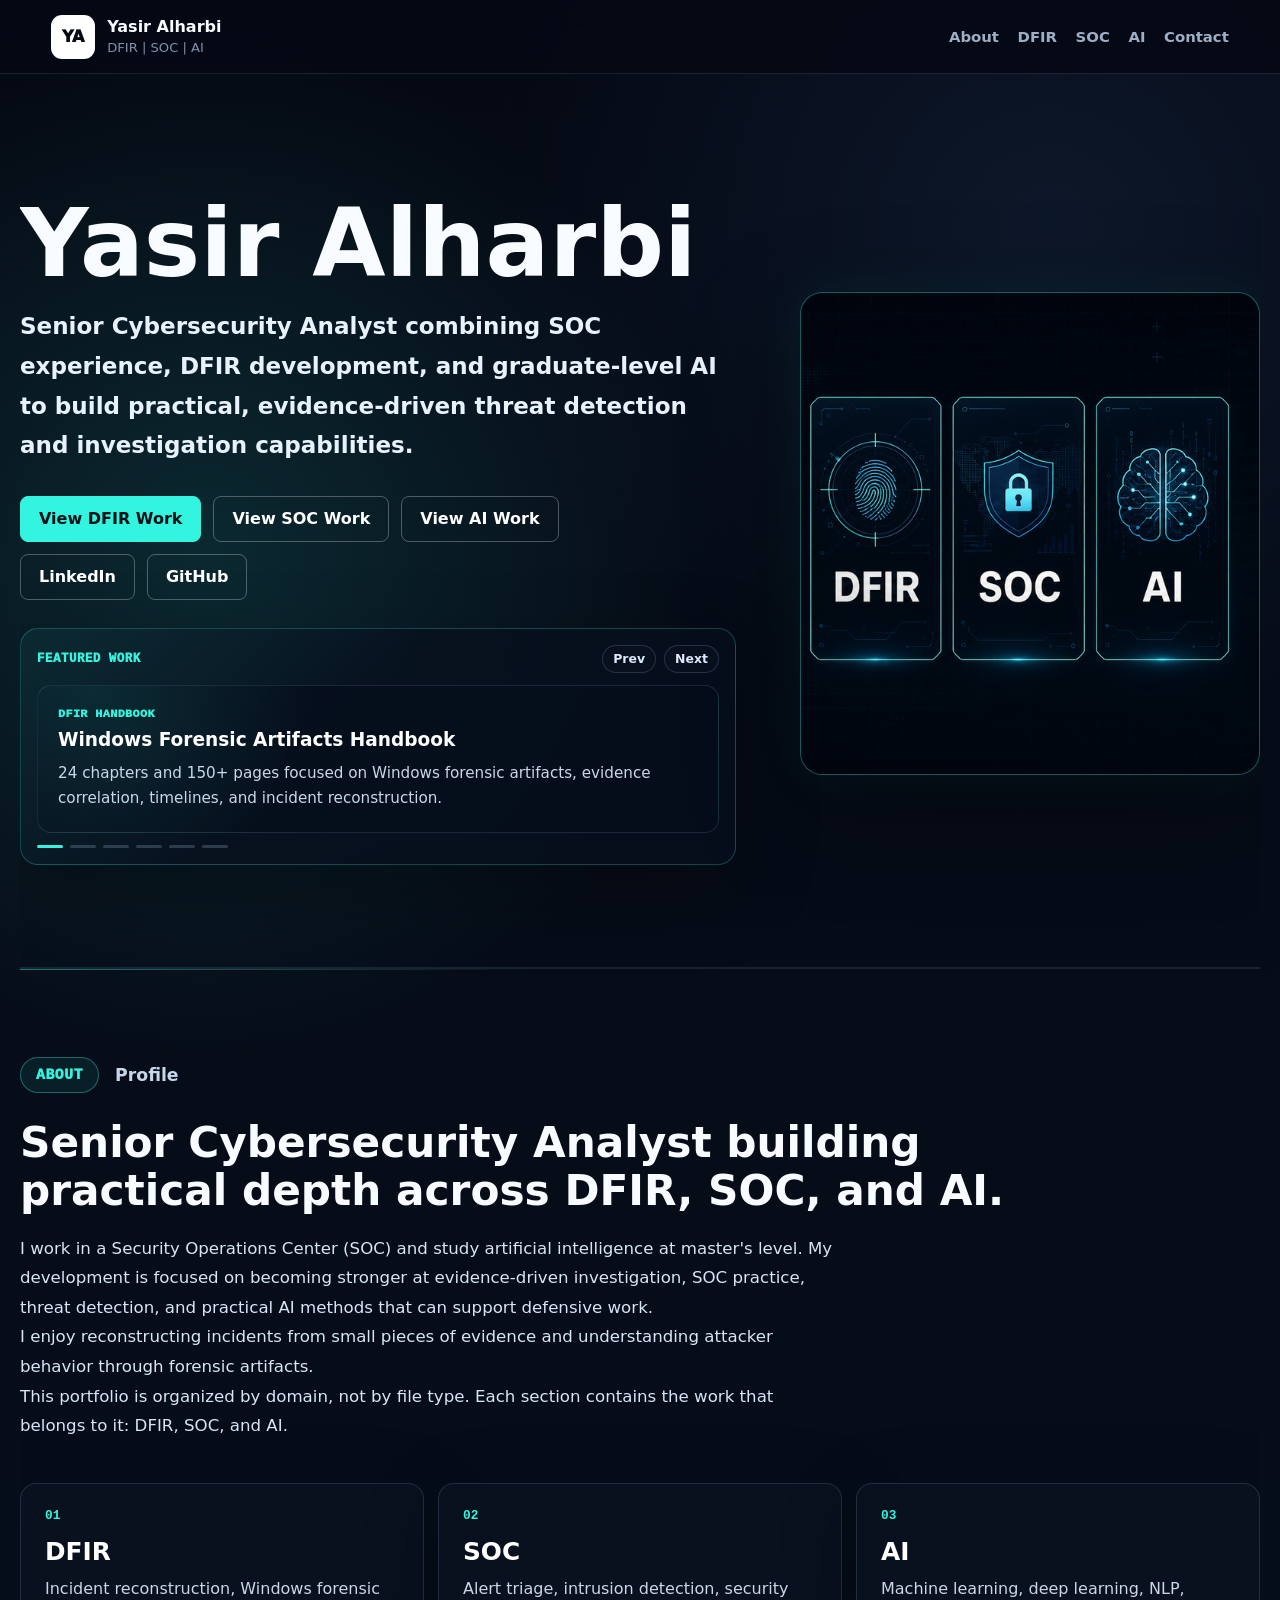
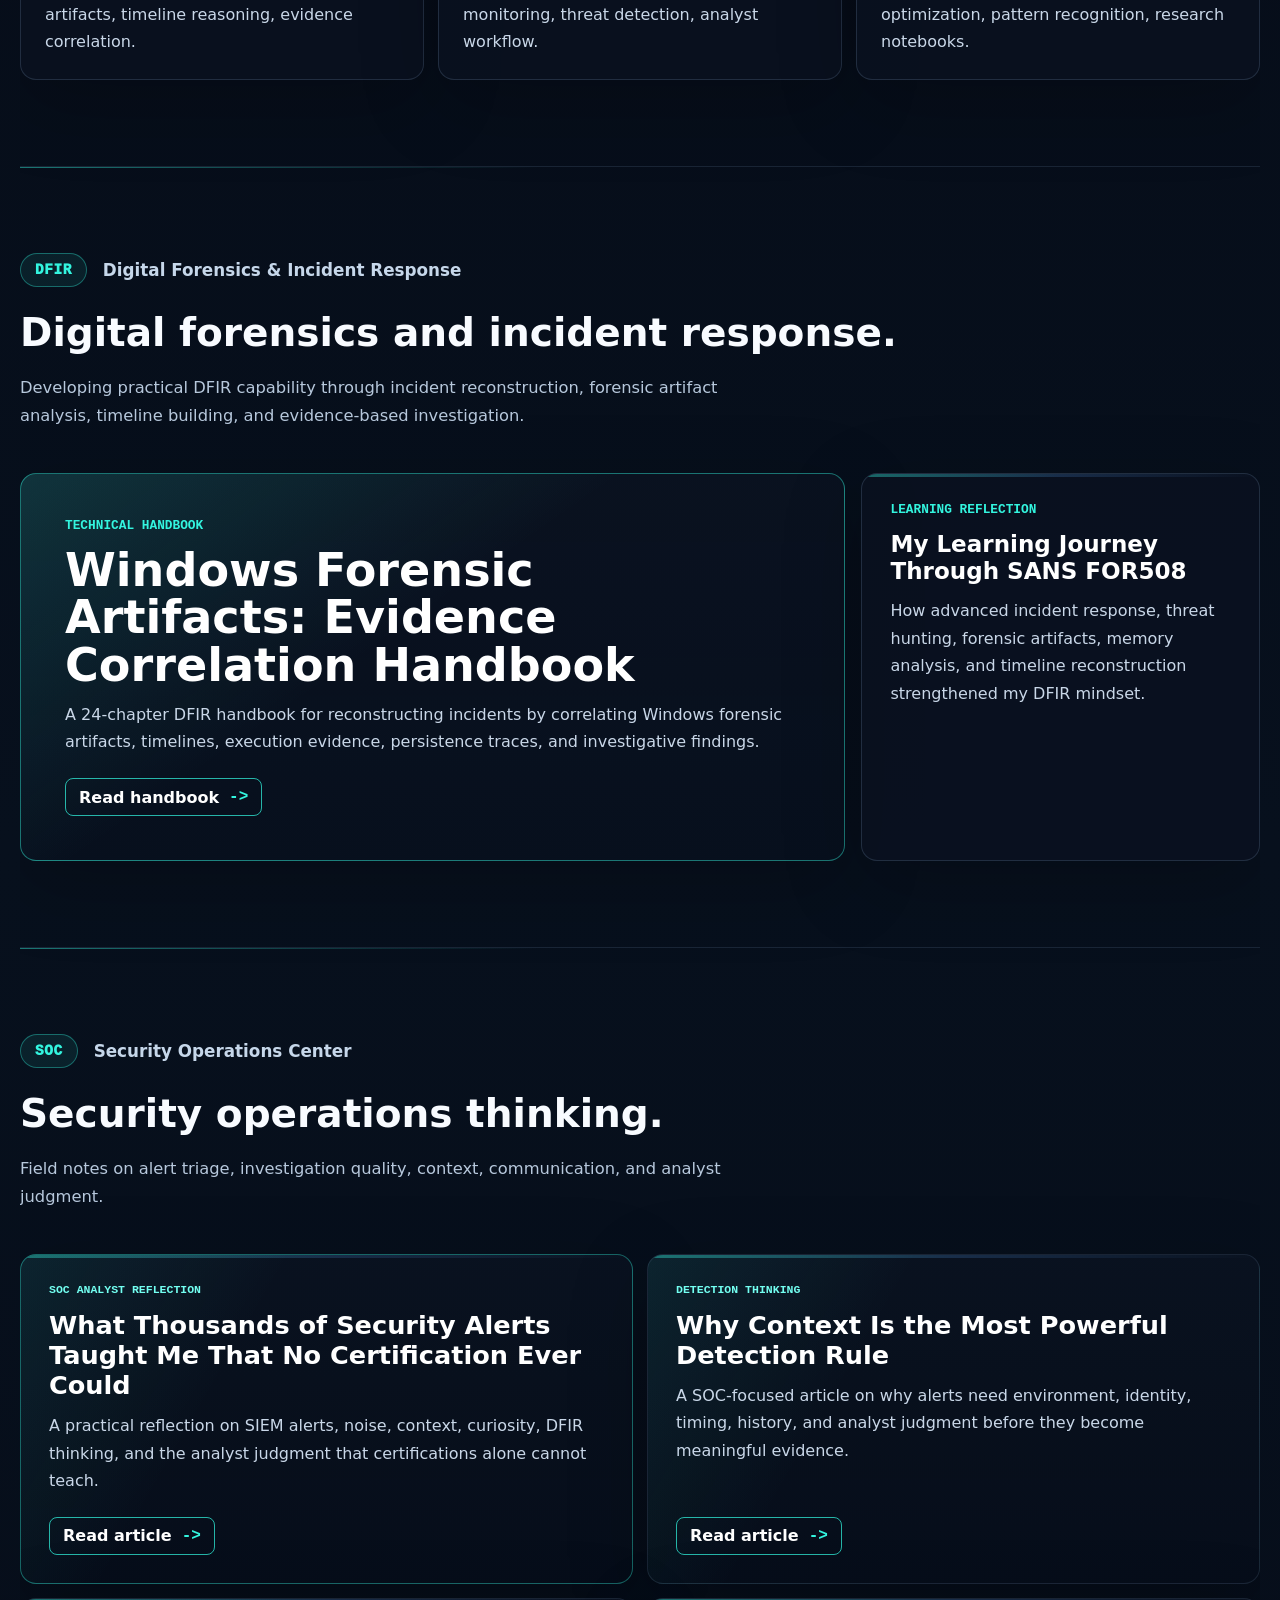
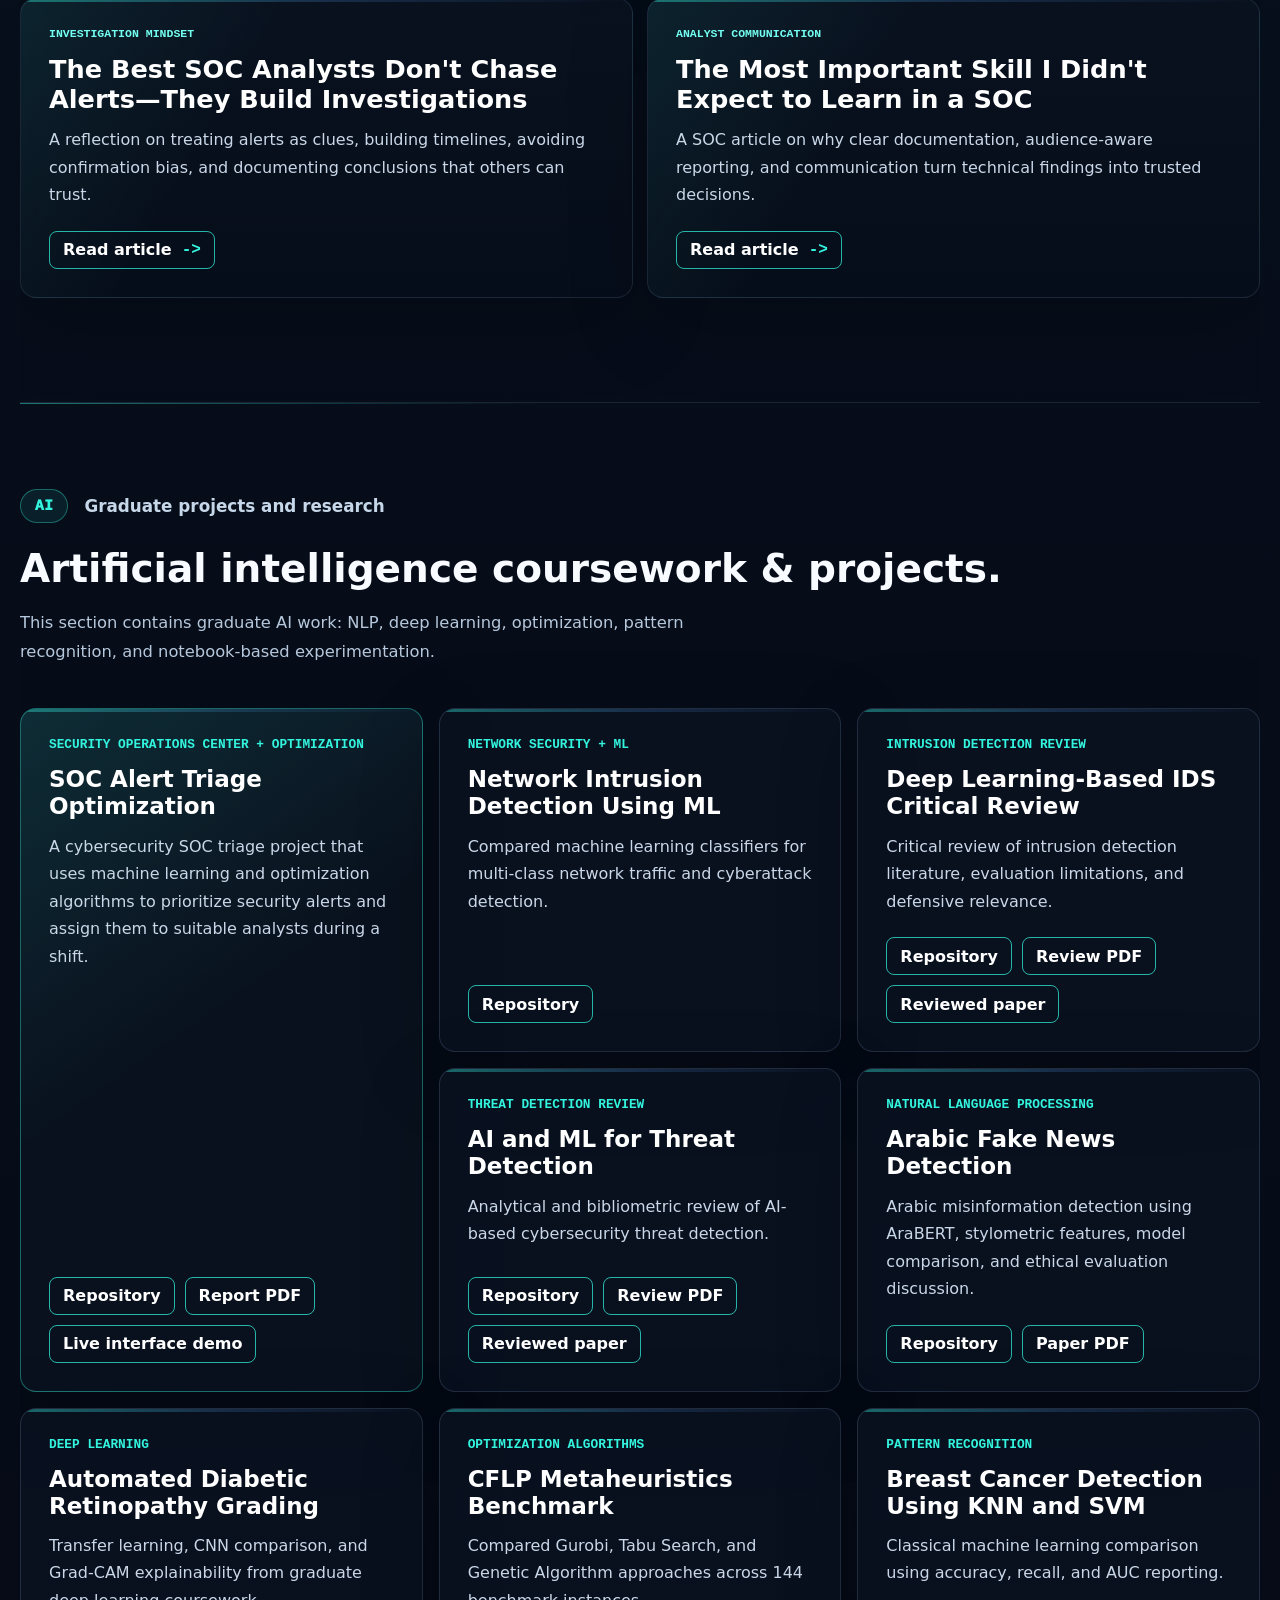
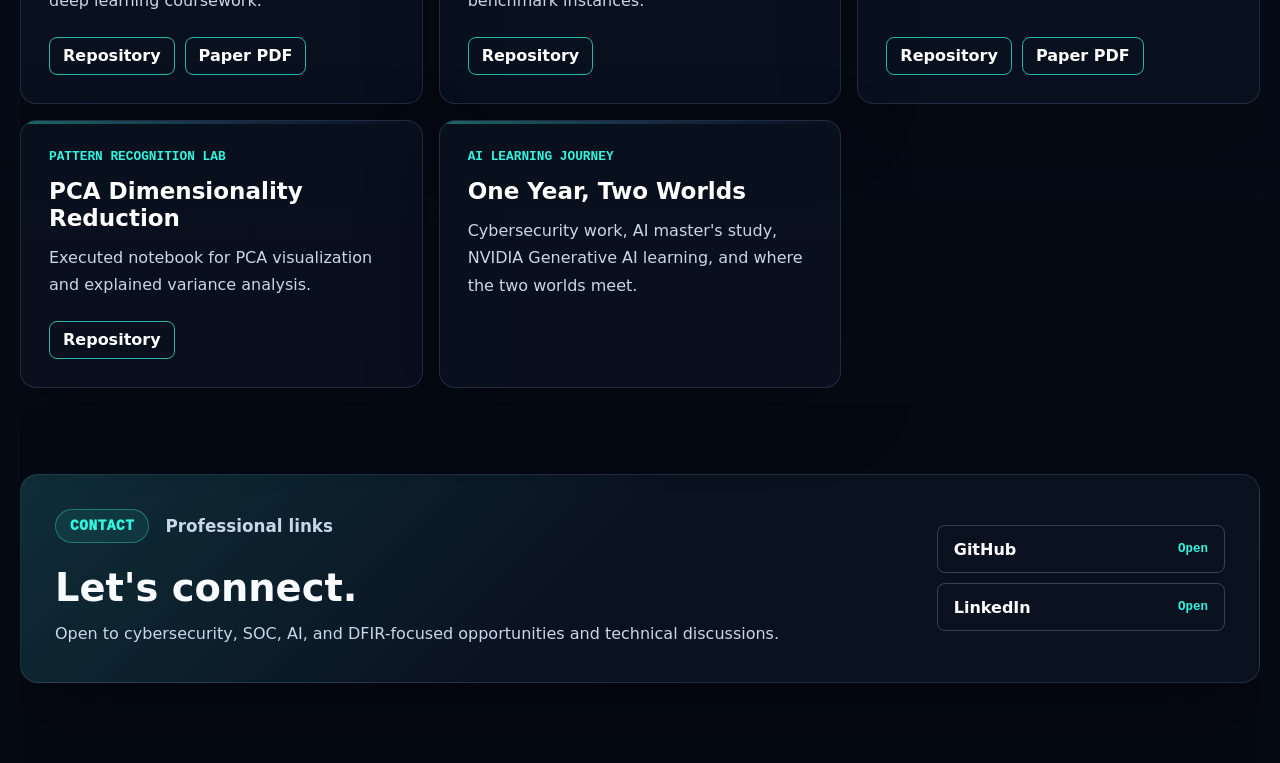
==== commit 291c24bc: "Add featured work spotlight" ====
--- a/index.html
+++ b/index.html
@@ -15,7 +15,7 @@
     <meta name="twitter:image" content="https://yasir-alharbi.github.io/assets/linkedin-portfolio-thumbnail.png">
     <title>Yasir Alharbi | DFIR, SOC & AI</title>
     <link rel="stylesheet" href="styles.css?v=20260730-9">
-    <link rel="stylesheet" href="structured-preview.css?v=20260730-9">
+    <link rel="stylesheet" href="structured-preview.css?v=20260801-spotlight-1">
   </head>
   <body class="structured-body">
     <header class="site-header structured-header">
@@ -53,6 +53,55 @@
               <a class="button secondary" href="https://github.com/Yasir-Alharbi">GitHub</a>
             </div>
           </div>
+          <div class="hero-spotlight" data-spotlight aria-label="Featured work spotlight">
+            <div class="spotlight-header">
+              <span>Featured work</span>
+              <div class="spotlight-controls" aria-label="Featured work controls">
+                <button type="button" data-spotlight-prev aria-label="Previous featured work">Prev</button>
+                <button type="button" data-spotlight-next aria-label="Next featured work">Next</button>
+              </div>
+            </div>
+            <div class="spotlight-stage">
+              <a class="spotlight-card active" href="https://yasir-alharbi.github.io/windows-forensic-artifacts-handbook/" data-duration="15000">
+                <span>DFIR Handbook</span>
+                <strong>Windows Forensic Artifacts Handbook</strong>
+                <p>24 chapters and 150+ pages focused on Windows forensic artifacts, evidence correlation, timelines, and incident reconstruction.</p>
+              </a>
+              <a class="spotlight-card" href="articles/one-year-two-worlds.html" data-duration="5000">
+                <span>AI Learning Journey</span>
+                <strong>One Year, Two Worlds</strong>
+                <p>A long-form reflection on working in cybersecurity while studying AI, NVIDIA GenAI learning, and connecting both paths.</p>
+              </a>
+              <a class="spotlight-card" href="articles/what-thousands-of-security-alerts-taught-me.html" data-duration="5000">
+                <span>SOC Article</span>
+                <strong>What Thousands of Security Alerts Taught Me</strong>
+                <p>Lessons from SOC alert investigation: SIEM context, noise, curiosity, DFIR thinking, and analyst judgment.</p>
+              </a>
+              <a class="spotlight-card" href="articles/why-context-is-the-most-powerful-detection-rule.html" data-duration="5000">
+                <span>SOC Article</span>
+                <strong>Why Context Is the Most Powerful Detection Rule</strong>
+                <p>Why alerts become meaningful only when identity, timing, asset context, history, and evidence are connected.</p>
+              </a>
+              <a class="spotlight-card" href="articles/best-soc-analysts-build-investigations.html" data-duration="5000">
+                <span>SOC Article</span>
+                <strong>The Best SOC Analysts Build Investigations</strong>
+                <p>A reflection on treating alerts as clues, building timelines, avoiding bias, and documenting trusted conclusions.</p>
+              </a>
+              <a class="spotlight-card" href="articles/most-important-skill-communication-in-soc.html" data-duration="5000">
+                <span>SOC Article</span>
+                <strong>The Most Important Skill I Didn't Expect to Learn in a SOC</strong>
+                <p>How clear communication turns technical findings into decisions that teams, responders, and managers can trust.</p>
+              </a>
+            </div>
+            <div class="spotlight-dots" aria-hidden="true">
+              <span class="active"></span>
+              <span></span>
+              <span></span>
+              <span></span>
+              <span></span>
+              <span></span>
+            </div>
+          </div>
         </div>
         <div class="identity-visual" aria-label="Portfolio visual: DFIR, SOC, and AI">
           <img src="assets/portfolio-hero-visual.png" alt="DFIR, SOC, and AI portfolio visual">
--- a/structured-preview.css
+++ b/structured-preview.css
@@ -99,6 +99,132 @@
   max-width: 730px;
   font-size: clamp(1.18rem, 1.8vw, 1.5rem);
   font-weight: 680;
+}
+
+.hero-spotlight {
+  width: min(720px, 100%);
+  margin-top: 28px;
+  padding: 16px;
+  border: 1px solid rgba(51, 245, 223, .24);
+  border-radius: 18px;
+  background:
+    linear-gradient(135deg, rgba(51, 245, 223, .1), transparent 42%),
+    rgba(8, 16, 30, .72);
+  box-shadow: 0 26px 80px rgba(0, 0, 0, .26);
+}
+
+.spotlight-header {
+  display: flex;
+  gap: 16px;
+  align-items: center;
+  justify-content: space-between;
+  margin-bottom: 12px;
+}
+
+.spotlight-header > span {
+  color: var(--teal);
+  font-family: ui-monospace, SFMono-Regular, Consolas, "Liberation Mono", monospace;
+  font-size: .78rem;
+  font-weight: 950;
+  letter-spacing: .04em;
+  text-transform: uppercase;
+}
+
+.spotlight-controls {
+  display: flex;
+  gap: 8px;
+}
+
+.spotlight-controls button {
+  min-height: 28px;
+  padding: 0 10px;
+  border: 1px solid rgba(114, 138, 170, .28);
+  border-radius: 999px;
+  background: rgba(10, 18, 32, .76);
+  color: #dbeafe;
+  cursor: pointer;
+  font: inherit;
+  font-size: .78rem;
+  font-weight: 800;
+}
+
+.spotlight-stage {
+  position: relative;
+  min-height: 148px;
+}
+
+.spotlight-card {
+  position: absolute;
+  inset: 0;
+  display: flex;
+  flex-direction: column;
+  justify-content: center;
+  padding: 18px 20px;
+  border: 1px solid rgba(114, 138, 170, .2);
+  border-radius: 14px;
+  background:
+    radial-gradient(circle at 8% 0%, rgba(51, 245, 223, .12), transparent 14rem),
+    rgba(6, 14, 28, .88);
+  color: inherit;
+  opacity: 0;
+  pointer-events: none;
+  text-decoration: none;
+  transform: translateY(8px);
+  transition: opacity .45s ease, transform .45s ease, border-color .2s ease;
+}
+
+.spotlight-card.active {
+  opacity: 1;
+  pointer-events: auto;
+  transform: translateY(0);
+}
+
+.spotlight-card:hover {
+  border-color: rgba(51, 245, 223, .55);
+}
+
+.spotlight-card span {
+  display: block;
+  margin-bottom: 8px;
+  color: var(--teal);
+  font-family: ui-monospace, SFMono-Regular, Consolas, "Liberation Mono", monospace;
+  font-size: .74rem;
+  font-weight: 950;
+  letter-spacing: .03em;
+  text-transform: uppercase;
+}
+
+.spotlight-card strong {
+  display: block;
+  max-width: 620px;
+  color: #fff;
+  font-size: clamp(1.08rem, 1.45vw, 1.35rem);
+  line-height: 1.16;
+}
+
+.spotlight-card p {
+  max-width: 650px;
+  margin: 10px 0 0;
+  color: #c9d7e8;
+  font-size: .95rem;
+  line-height: 1.65;
+}
+
+.spotlight-dots {
+  display: flex;
+  gap: 7px;
+  margin-top: 12px;
+}
+
+.spotlight-dots span {
+  width: 26px;
+  height: 3px;
+  border-radius: 999px;
+  background: rgba(114, 138, 170, .35);
+}
+
+.spotlight-dots span.active {
+  background: var(--teal);
 }
 
 .focus-strip {
@@ -589,6 +715,35 @@
     word-break: normal;
   }
 
+  .hero-spotlight {
+    margin-top: 24px;
+    padding: 12px;
+    border-radius: 16px;
+  }
+
+  .spotlight-header {
+    align-items: flex-start;
+  }
+
+  .spotlight-controls button {
+    min-height: 30px;
+    padding: 0 9px;
+    font-size: .72rem;
+  }
+
+  .spotlight-stage {
+    min-height: 236px;
+  }
+
+  .spotlight-card {
+    justify-content: flex-start;
+    padding: 18px;
+  }
+
+  .spotlight-card p {
+    font-size: .92rem;
+  }
+
   .structured-section {
     padding: 58px 0;
   }
@@ -673,3 +828,9 @@
     max-width: 340px;
   }
 }
+
+@media (prefers-reduced-motion: reduce) {
+  .spotlight-card {
+    transition: none;
+  }
+}
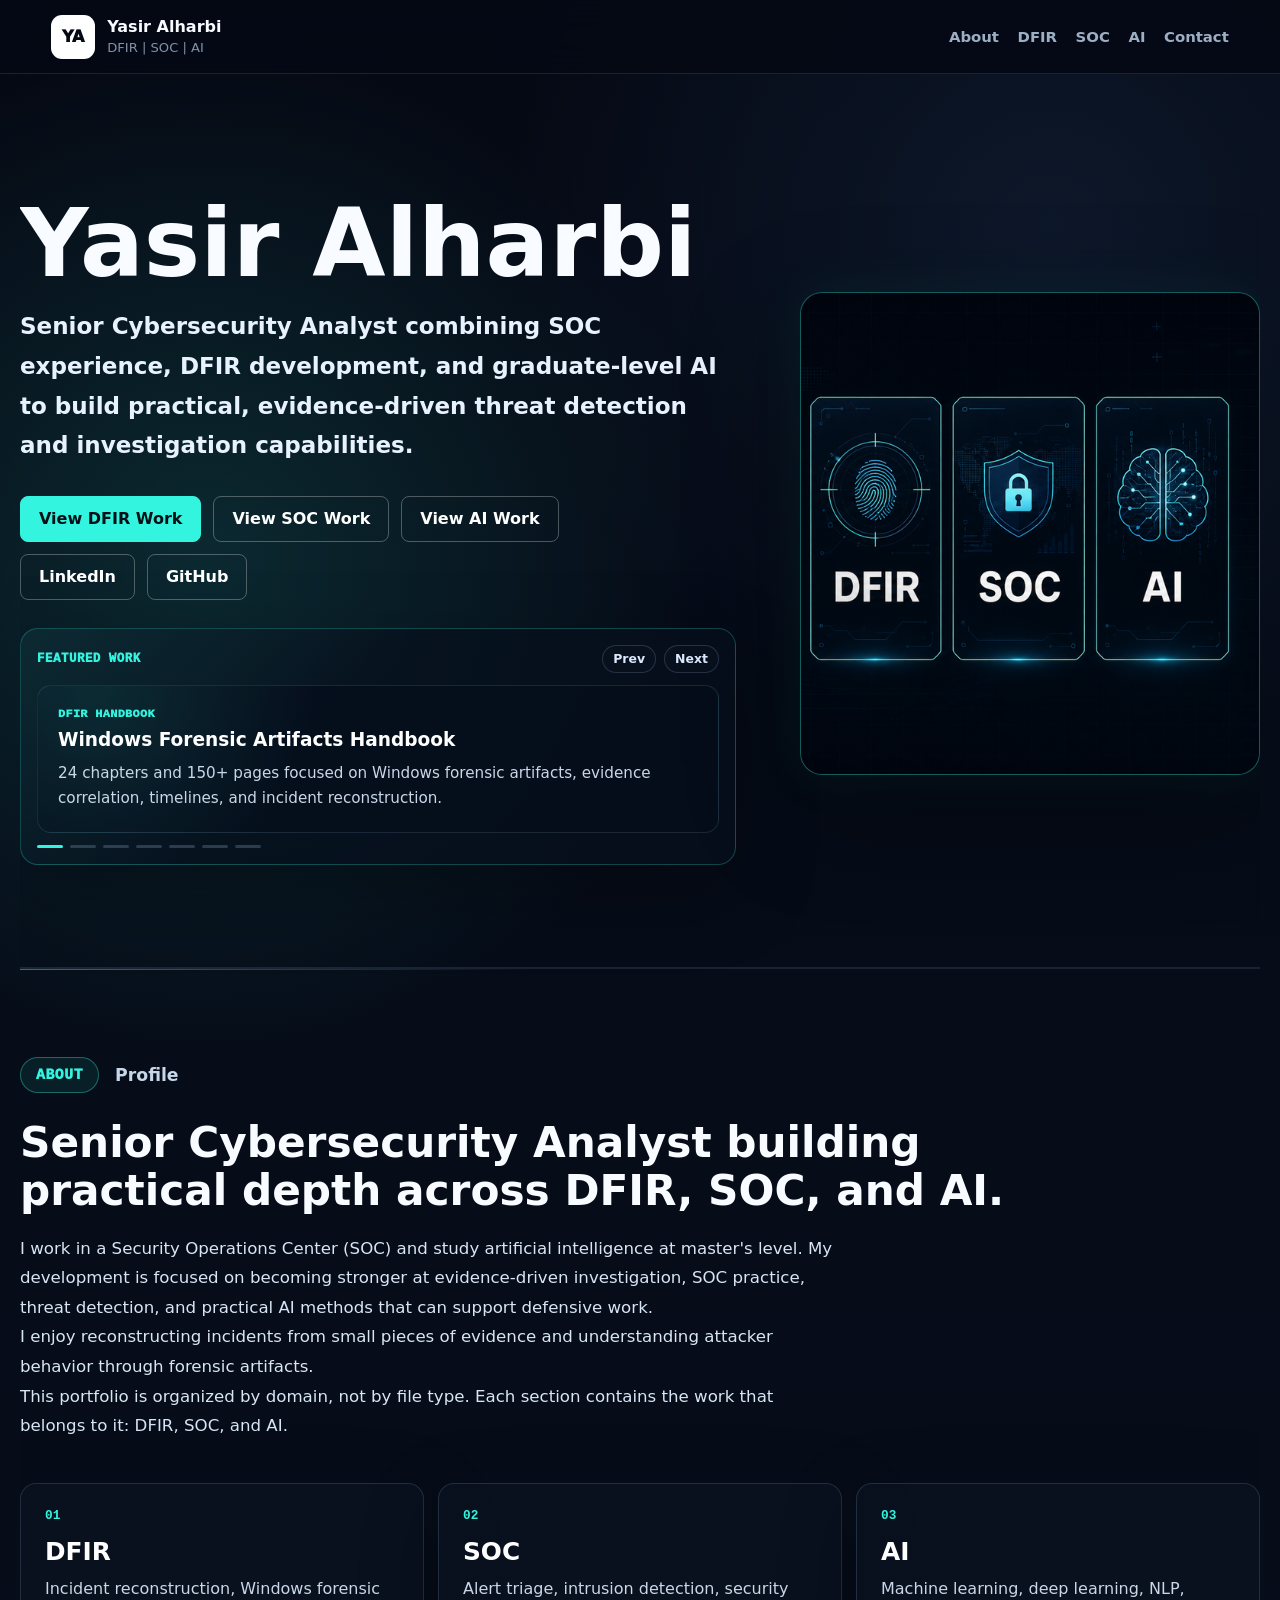
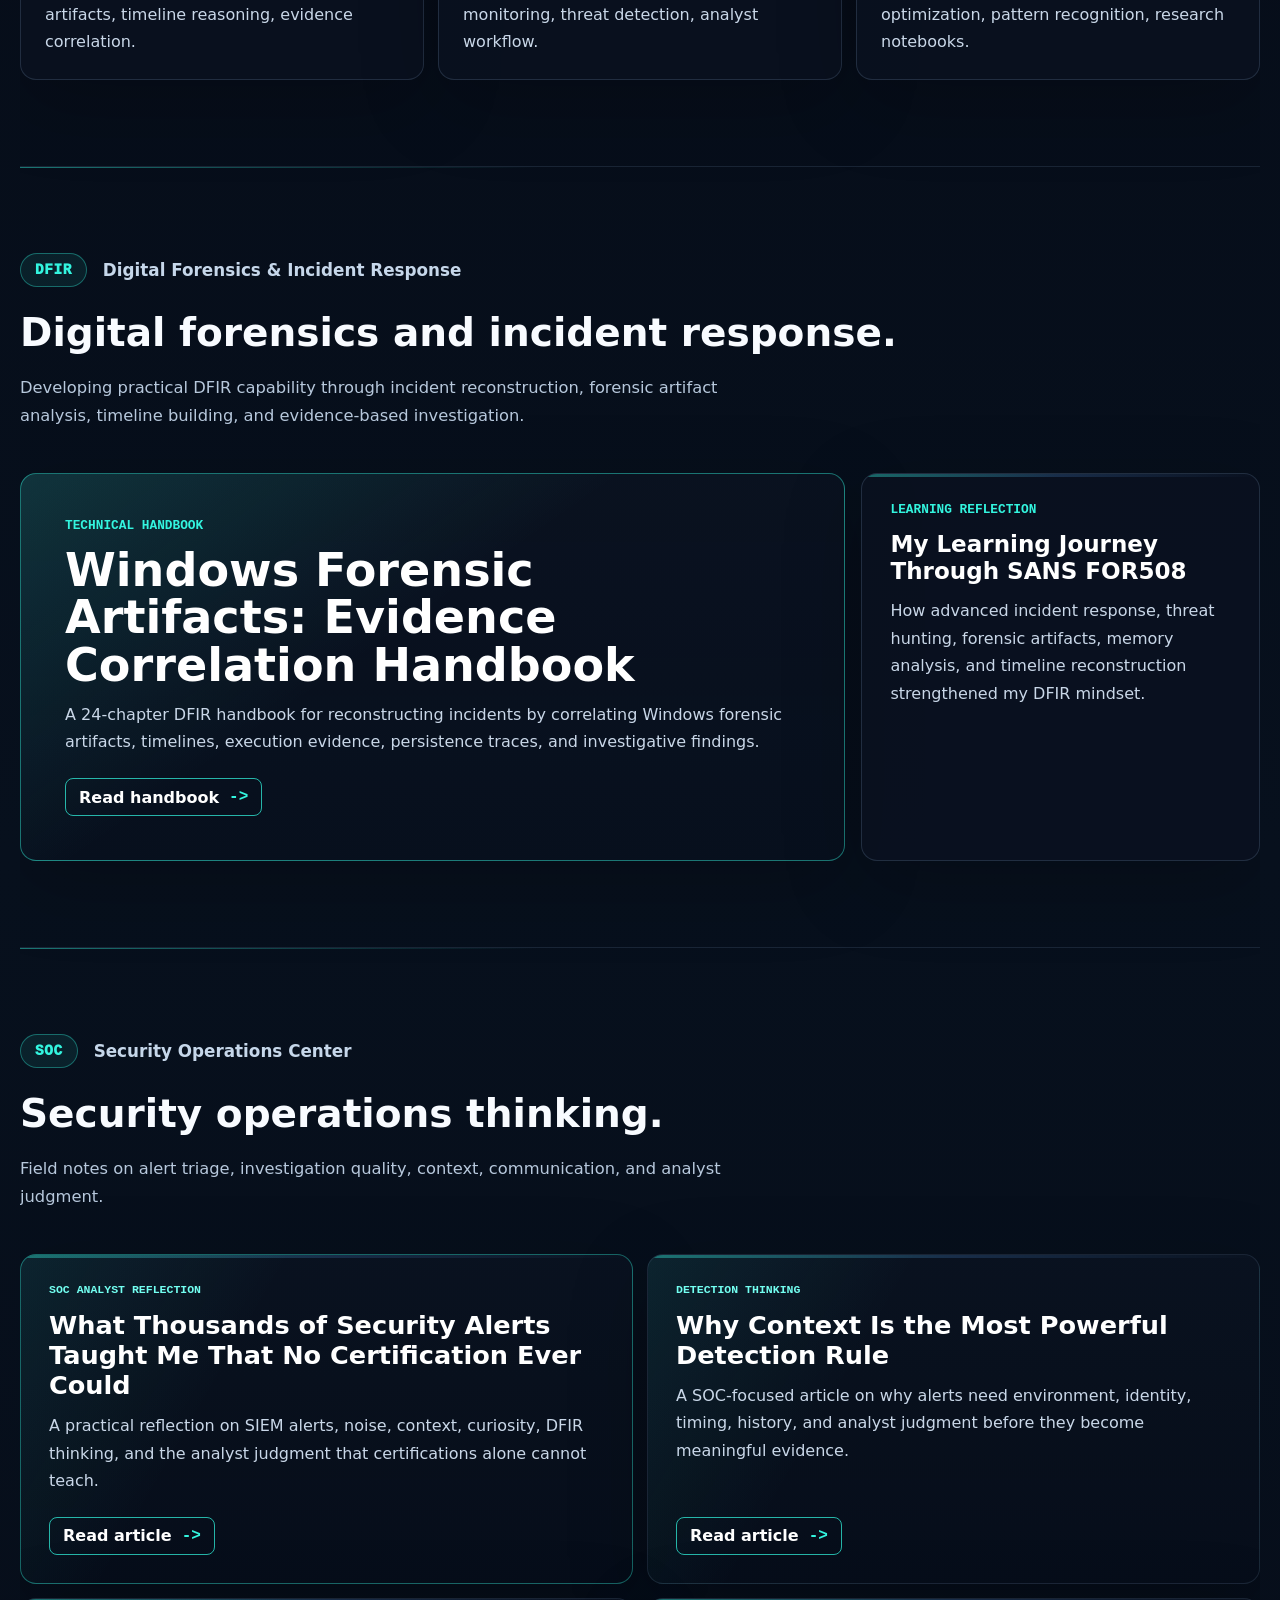
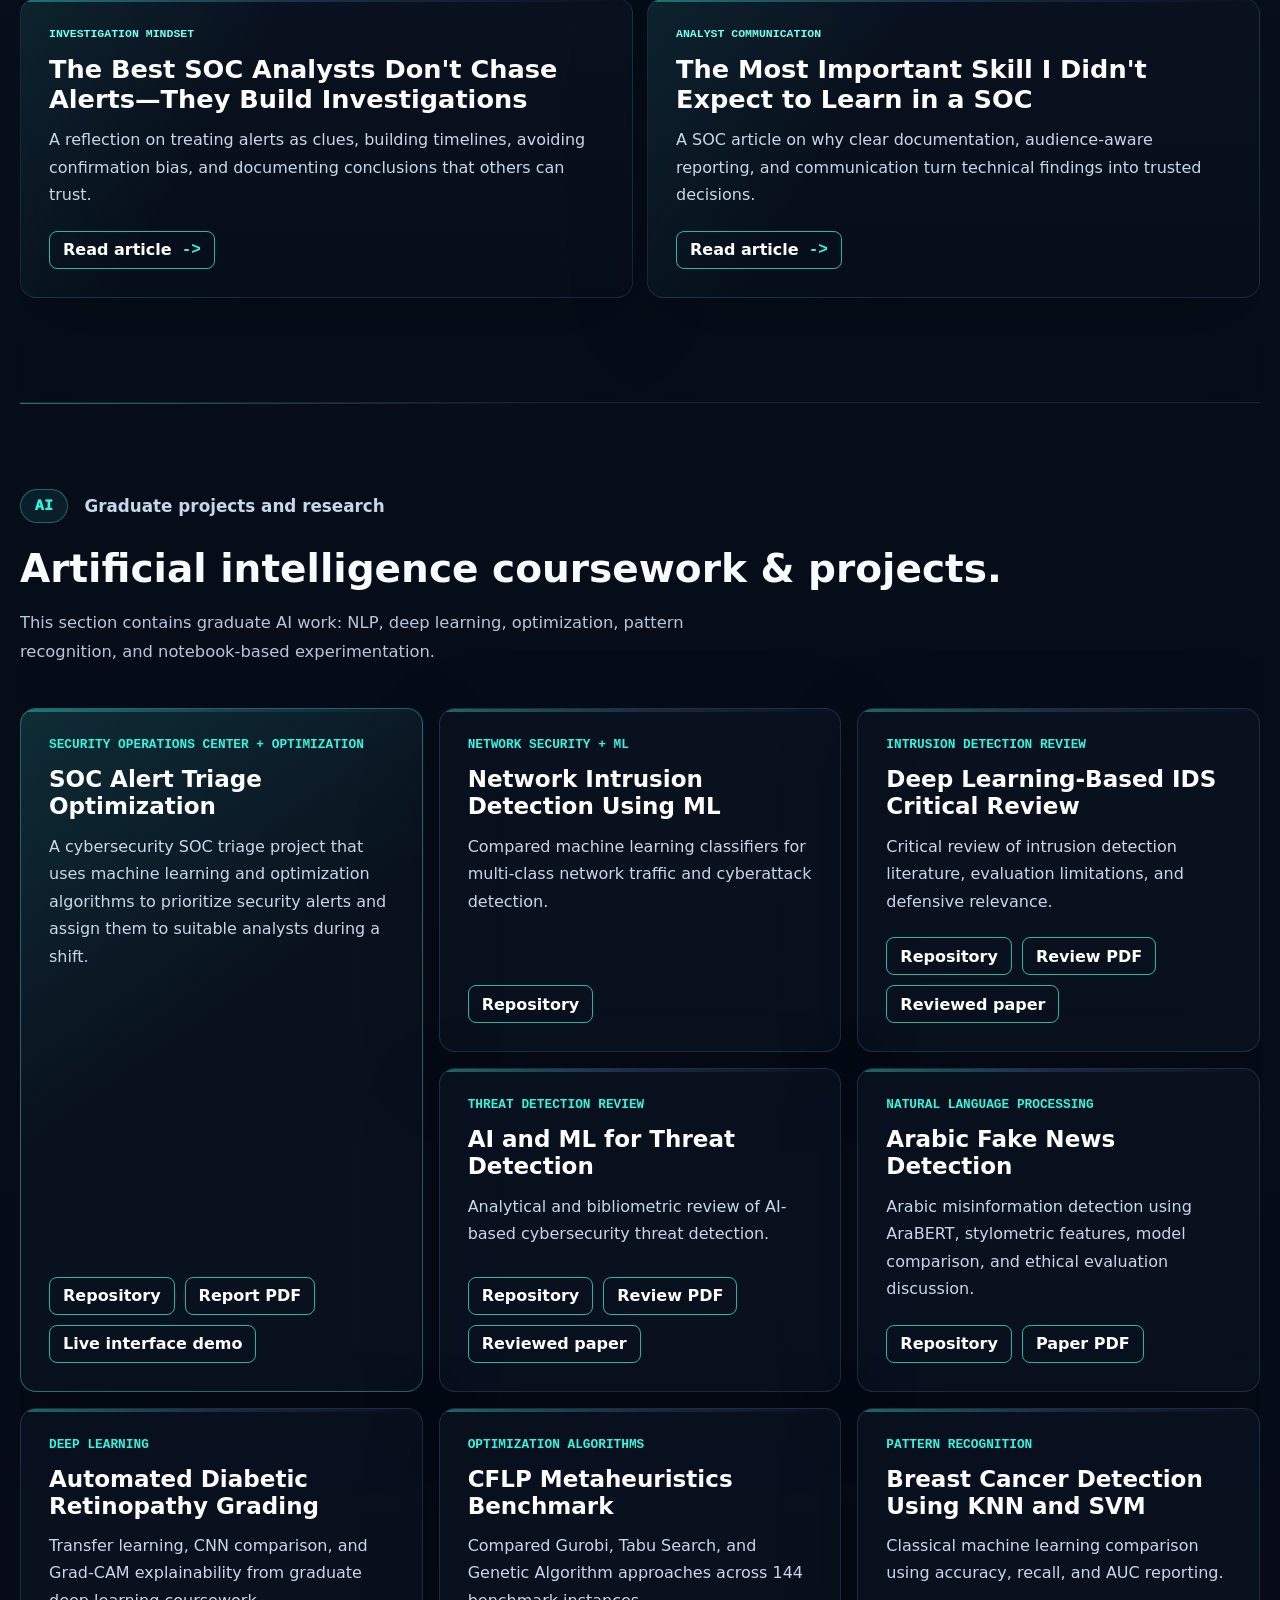
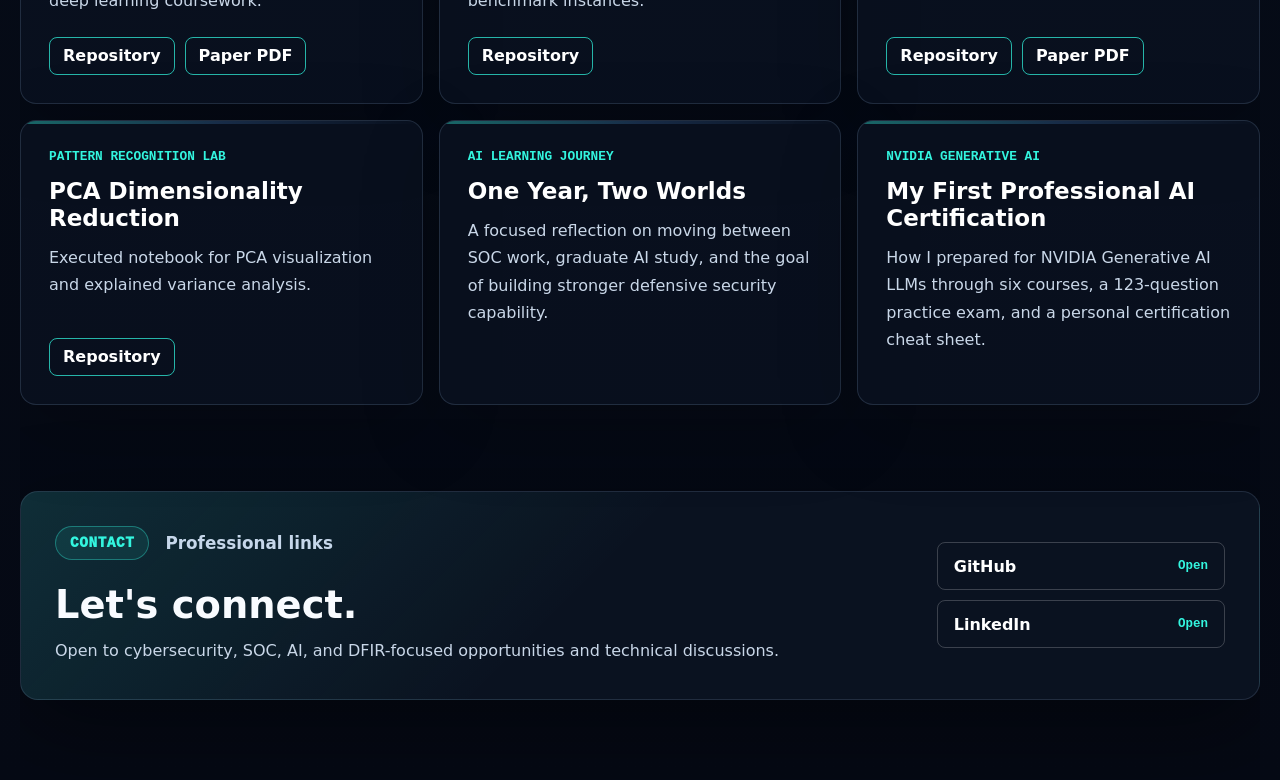
==== commit 5958779e: "Split AI journey and certification articles" ====
--- a/index.html
+++ b/index.html
@@ -70,7 +70,12 @@
               <a class="spotlight-card" href="articles/one-year-two-worlds.html" data-duration="5000">
                 <span>AI Learning Journey</span>
                 <strong>One Year, Two Worlds</strong>
-                <p>A long-form reflection on working in cybersecurity while studying AI, NVIDIA GenAI learning, and connecting both paths.</p>
+                <p>A focused reflection on working in a SOC by day, studying AI by night, and connecting both paths.</p>
+              </a>
+              <a class="spotlight-card" href="articles/nvidia-generative-ai-certification-preparation.html" data-duration="7000">
+                <span>NVIDIA Generative AI</span>
+                <strong>My First Professional AI Certification</strong>
+                <p>Six NVIDIA courses, a 123-question practice exam, and a personal cheat sheet built while preparing for Generative AI LLMs.</p>
               </a>
               <a class="spotlight-card" href="articles/what-thousands-of-security-alerts-taught-me.html" data-duration="5000">
                 <span>SOC Article</span>
@@ -95,6 +100,7 @@
             </div>
             <div class="spotlight-dots" aria-hidden="true">
               <span class="active"></span>
+              <span></span>
               <span></span>
               <span></span>
               <span></span>
@@ -205,7 +211,7 @@
             <p>A cybersecurity SOC triage project that uses machine learning and optimization algorithms to prioritize security alerts and assign them to suitable analysts during a shift.</p>
             <div class="card-actions">
               <a href="https://github.com/Yasir-Alharbi/soc-alert-triage-optimization">Repository</a>
-              <a href="https://github.com/Yasir-Alharbi/soc-alert-triage-optimization/blob/main/artifacts/Paper_sanitized_text.pdf">Report PDF</a>
+              <a href="assets/papers/soc-alert-triage-optimization.pdf">Report PDF</a>
               <a href="https://yasir-alharbi.github.io/soc-alert-triage-optimization/demo/soc-shift-wallboard/">Live interface demo</a>
             </div>
           </article>
@@ -223,8 +229,8 @@
             <p>Critical review of intrusion detection literature, evaluation limitations, and defensive relevance.</p>
             <div class="card-actions">
               <a href="https://github.com/Yasir-Alharbi/deep-learning-ids-critical-review">Repository</a>
-              <a href="https://github.com/Yasir-Alharbi/deep-learning-ids-critical-review/blob/main/artifacts/Critical_Review_Deep_Learning_IDS.pdf">Review PDF</a>
-              <a href="https://github.com/Yasir-Alharbi/deep-learning-ids-critical-review/blob/main/references/Deep_Learning_Based_Intrusion_Detection_Systems_A_Survey_2025.pdf">Reviewed paper</a>
+              <a href="assets/papers/critical-review-deep-learning-ids.pdf">Review PDF</a>
+              <a href="assets/papers/deep-learning-ids-reviewed-survey-2025.pdf">Reviewed paper</a>
             </div>
           </article>
           <article class="feature-card">
@@ -233,8 +239,8 @@
             <p>Analytical and bibliometric review of AI-based cybersecurity threat detection.</p>
             <div class="card-actions">
               <a href="https://github.com/Yasir-Alharbi/ai-threat-detection-review">Repository</a>
-              <a href="https://github.com/Yasir-Alharbi/ai-threat-detection-review/blob/main/artifacts/Enhancing_Threat_Detection_with_AI_ML_Integrated.pdf">Review PDF</a>
-              <a href="https://github.com/Yasir-Alharbi/ai-threat-detection-review/blob/main/references/Evolving_Malware_and_DDoS_Attacks_Decadal_Longitudinal_Study.pdf">Reviewed paper</a>
+              <a href="assets/papers/ai-ml-threat-detection-review.pdf">Review PDF</a>
+              <a href="assets/papers/evolving-malware-ddos-reviewed-paper.pdf">Reviewed paper</a>
             </div>
           </article>
           <article class="feature-card">
@@ -243,7 +249,7 @@
             <p>Arabic misinformation detection using AraBERT, stylometric features, model comparison, and ethical evaluation discussion.</p>
             <div class="card-actions">
               <a href="https://github.com/Yasir-Alharbi/arabic-fake-news-detection">Repository</a>
-              <a href="https://github.com/Yasir-Alharbi/arabic-fake-news-detection/blob/main/artifacts/Arabic_Fake_News_Detection_Research_Paper.pdf">Paper PDF</a>
+              <a href="assets/papers/arabic-fake-news-detection-research-paper.pdf">Paper PDF</a>
             </div>
           </article>
           <article class="feature-card">
@@ -252,7 +258,7 @@
             <p>Transfer learning, CNN comparison, and Grad-CAM explainability from graduate deep learning coursework.</p>
             <div class="card-actions">
               <a href="https://github.com/Yasir-Alharbi/diabetic-retinopathy-transfer-learning">Repository</a>
-              <a href="https://github.com/Yasir-Alharbi/diabetic-retinopathy-transfer-learning/blob/main/artifacts/Automated_Diabetic_Retinopathy_Grading_Using_Transfer_Learning_CNNs_with_Grad_CAM.pdf">Paper PDF</a>
+              <a href="assets/papers/diabetic-retinopathy-grading-paper.pdf">Paper PDF</a>
             </div>
           </article>
           <article class="feature-card">
@@ -269,7 +275,7 @@
             <p>Classical machine learning comparison using accuracy, recall, and AUC reporting.</p>
             <div class="card-actions">
               <a href="https://github.com/Yasir-Alharbi/breast-cancer-knn-svm">Repository</a>
-              <a href="https://github.com/Yasir-Alharbi/breast-cancer-knn-svm/blob/main/artifacts/PR_Report_BreastCancer_KNN_vs_SVM.pdf">Paper PDF</a>
+              <a href="assets/papers/breast-cancer-knn-svm-paper.pdf">Paper PDF</a>
             </div>
           </article>
           <article class="feature-card">
@@ -283,7 +289,12 @@
           <a class="feature-card" href="articles/one-year-two-worlds.html">
             <span>AI Learning Journey</span>
             <h3>One Year, Two Worlds</h3>
-            <p>Cybersecurity work, AI master's study, NVIDIA Generative AI learning, and where the two worlds meet.</p>
+            <p>A focused reflection on moving between SOC work, graduate AI study, and the goal of building stronger defensive security capability.</p>
+          </a>
+          <a class="feature-card" href="articles/nvidia-generative-ai-certification-preparation.html">
+            <span>NVIDIA Generative AI</span>
+            <h3>My First Professional AI Certification</h3>
+            <p>How I prepared for NVIDIA Generative AI LLMs through six courses, a 123-question practice exam, and a personal certification cheat sheet.</p>
           </a>
         </div>
       </section>
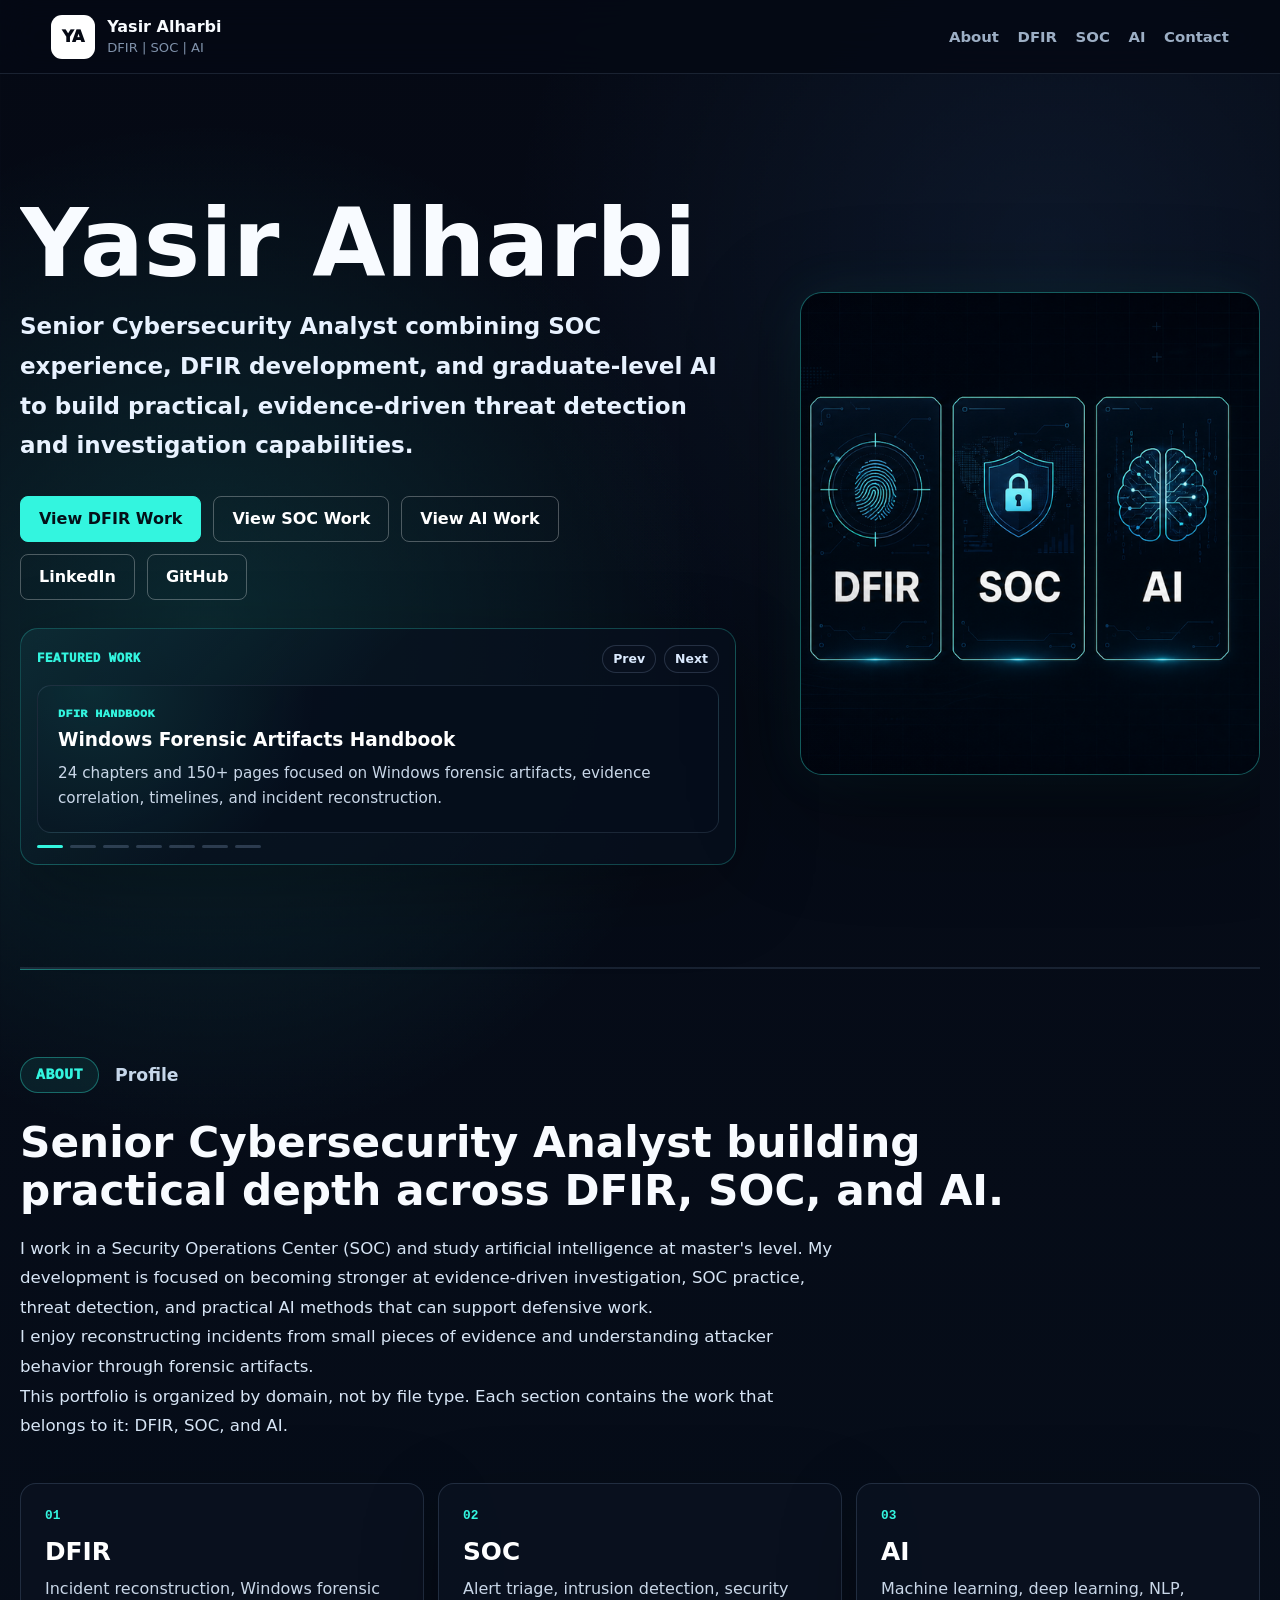
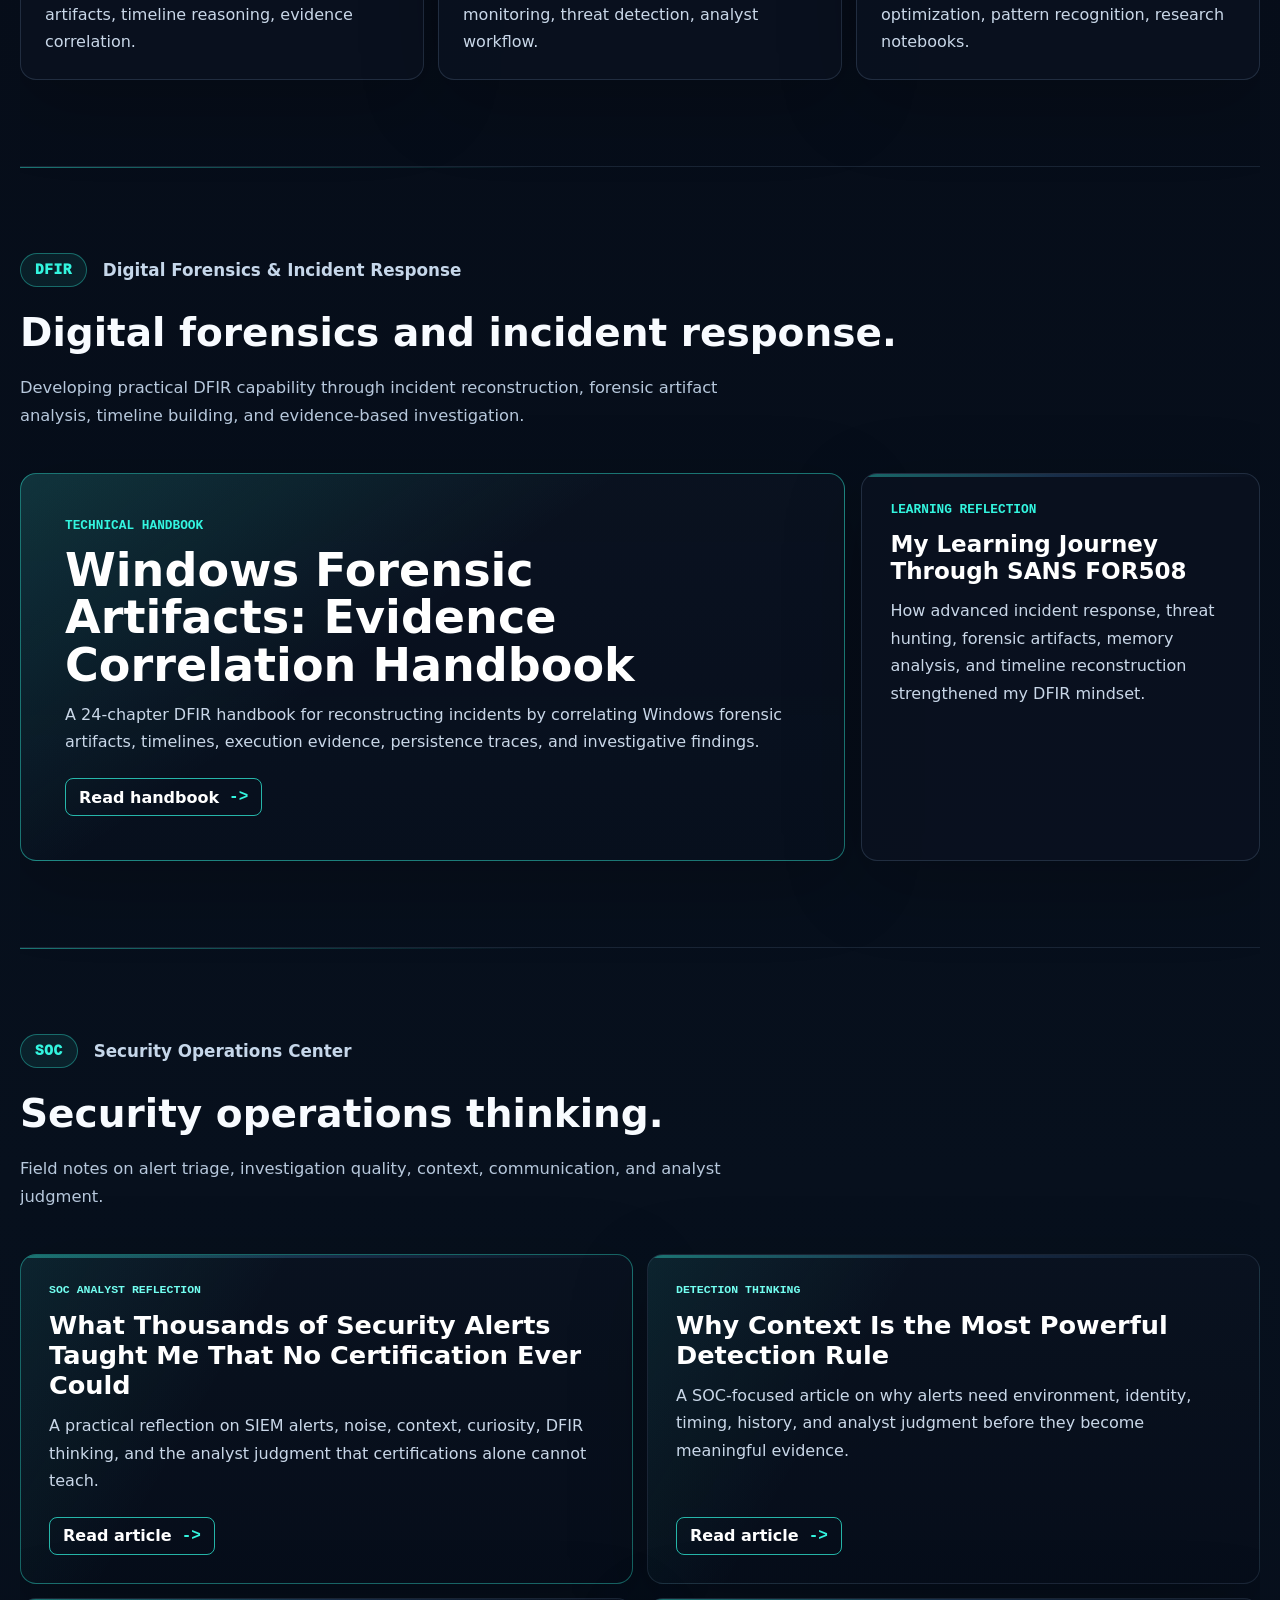
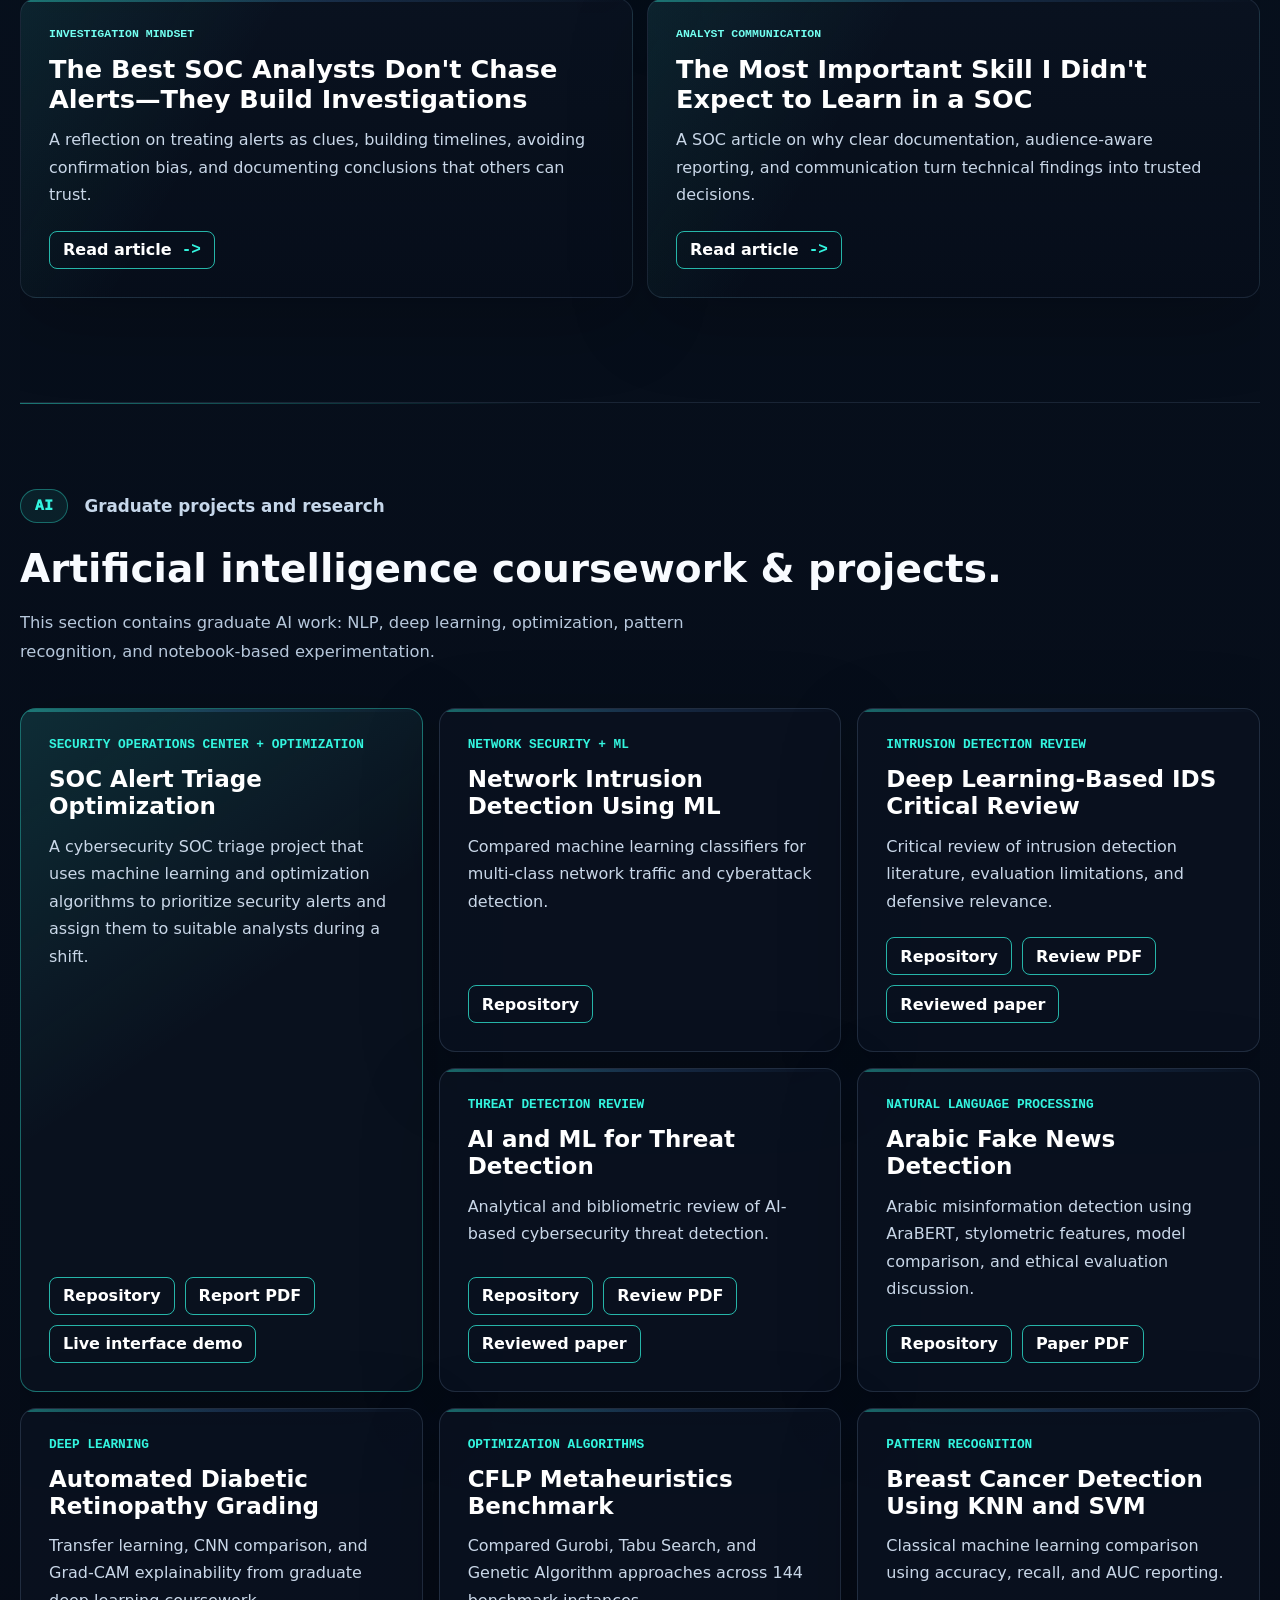
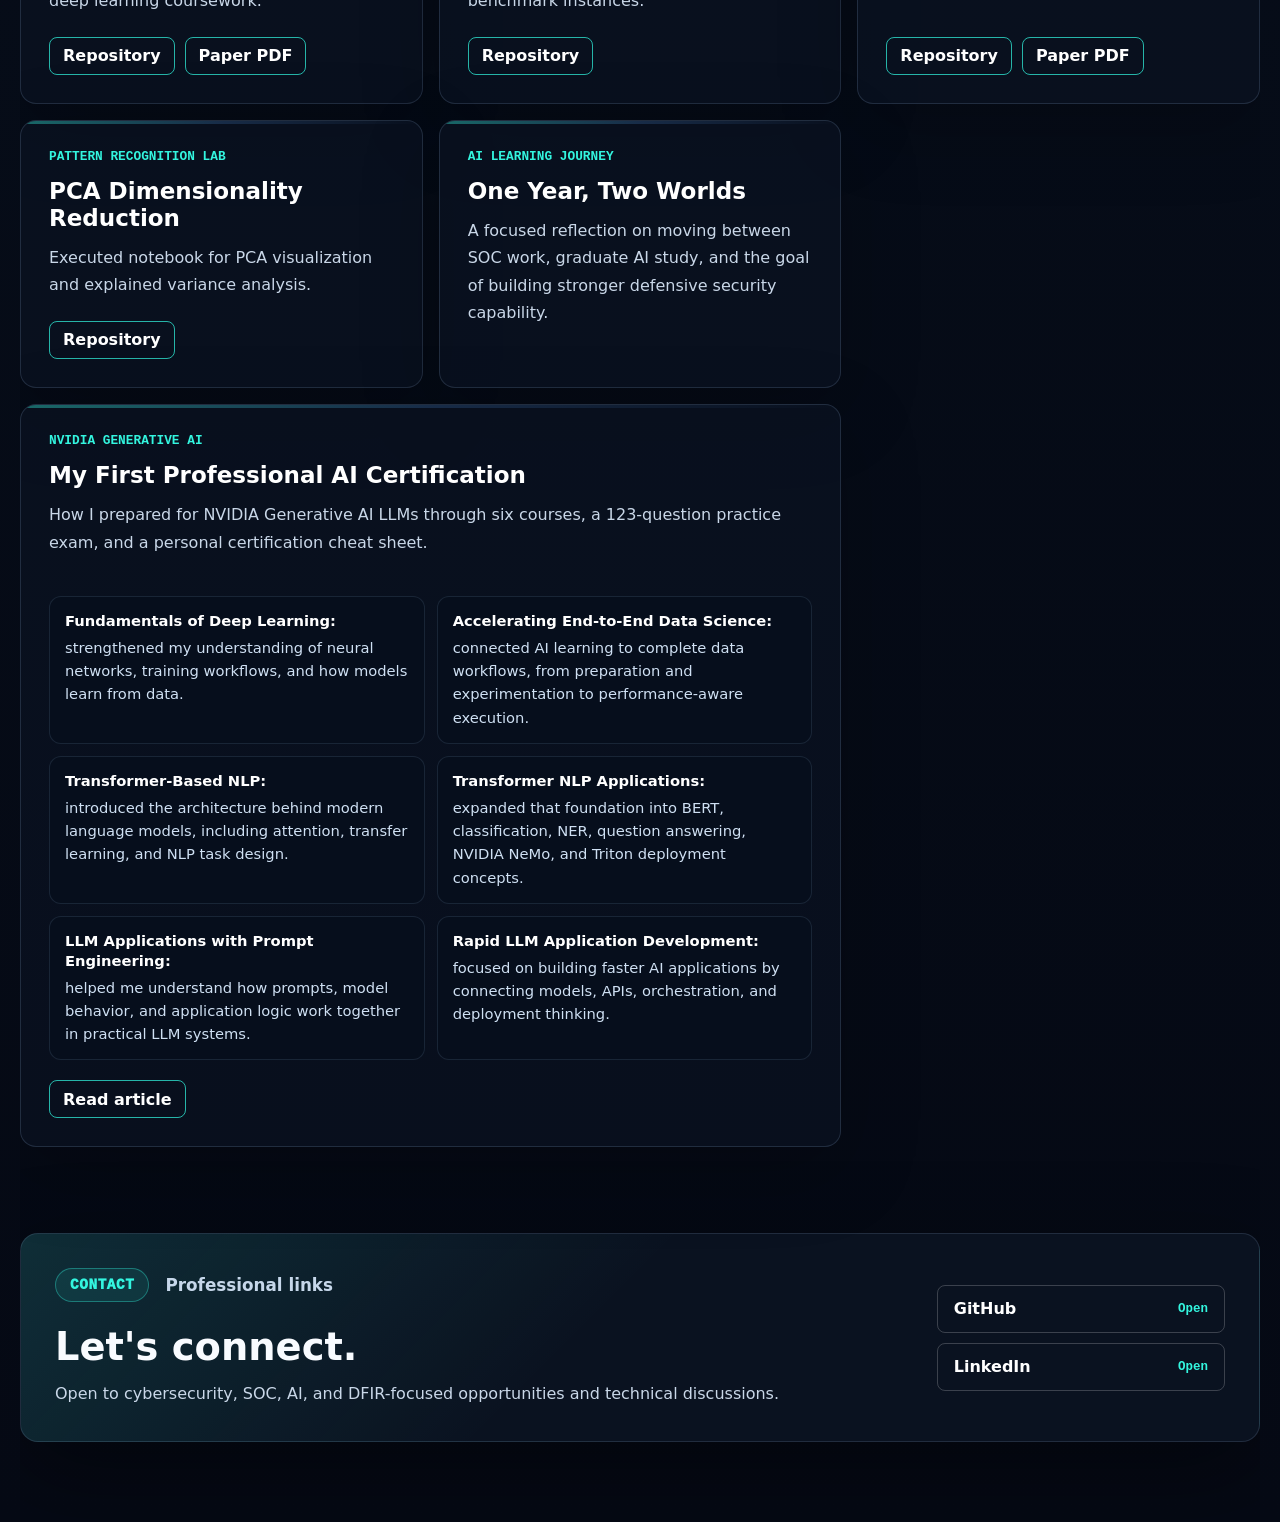
==== commit 9b9d4e21: "Add NVIDIA course summaries to portfolio" ====
--- a/index.html
+++ b/index.html
@@ -291,11 +291,22 @@
             <h3>One Year, Two Worlds</h3>
             <p>A focused reflection on moving between SOC work, graduate AI study, and the goal of building stronger defensive security capability.</p>
           </a>
-          <a class="feature-card" href="articles/nvidia-generative-ai-certification-preparation.html">
+          <article class="feature-card nvidia-course-card">
             <span>NVIDIA Generative AI</span>
             <h3>My First Professional AI Certification</h3>
             <p>How I prepared for NVIDIA Generative AI LLMs through six courses, a 123-question practice exam, and a personal certification cheat sheet.</p>
-          </a>
+            <div class="mini-course-list" aria-label="NVIDIA course preparation summary">
+              <p><strong>Fundamentals of Deep Learning:</strong> strengthened my understanding of neural networks, training workflows, and how models learn from data.</p>
+              <p><strong>Accelerating End-to-End Data Science:</strong> connected AI learning to complete data workflows, from preparation and experimentation to performance-aware execution.</p>
+              <p><strong>Transformer-Based NLP:</strong> introduced the architecture behind modern language models, including attention, transfer learning, and NLP task design.</p>
+              <p><strong>Transformer NLP Applications:</strong> expanded that foundation into BERT, classification, NER, question answering, NVIDIA NeMo, and Triton deployment concepts.</p>
+              <p><strong>LLM Applications with Prompt Engineering:</strong> helped me understand how prompts, model behavior, and application logic work together in practical LLM systems.</p>
+              <p><strong>Rapid LLM Application Development:</strong> focused on building faster AI applications by connecting models, APIs, orchestration, and deployment thinking.</p>
+            </div>
+            <div class="card-actions">
+              <a href="articles/nvidia-generative-ai-certification-preparation.html">Read article</a>
+            </div>
+          </article>
         </div>
       </section>
 
--- a/styles.css
+++ b/styles.css
@@ -406,6 +406,36 @@
   box-shadow: 0 14px 38px rgba(51, 245, 223, .1);
 }
 
+.nvidia-course-card {
+  grid-column: span 2;
+}
+
+.mini-course-list {
+  display: grid;
+  grid-template-columns: repeat(2, minmax(0, 1fr));
+  gap: 12px;
+  margin: 18px 0 20px;
+}
+
+.mini-course-list p {
+  min-height: 112px;
+  margin: 0;
+  padding: 14px 15px;
+  border: 1px solid rgba(114, 138, 170, .18);
+  border-radius: 12px;
+  background: rgba(6, 15, 28, .58);
+  color: #cfe0f3;
+  font-size: .92rem;
+  line-height: 1.58;
+}
+
+.mini-course-list strong {
+  display: block;
+  margin-bottom: 5px;
+  color: #ffffff;
+  line-height: 1.35;
+}
+
 .timeline {
   display: grid;
   gap: 12px;
@@ -889,6 +919,10 @@
     grid-template-columns: repeat(2, 1fr);
   }
 
+  .nvidia-course-card {
+    grid-column: span 2;
+  }
+
   .timeline a {
     grid-template-columns: 1fr;
     gap: 8px;
@@ -1015,6 +1049,22 @@
     word-break: break-word;
   }
 
+  .project-grid {
+    grid-template-columns: 1fr;
+  }
+
+  .nvidia-course-card {
+    grid-column: auto;
+  }
+
+  .mini-course-list {
+    grid-template-columns: 1fr;
+  }
+
+  .mini-course-list p {
+    min-height: auto;
+  }
+
   .academic-article .intro-section p:first-child {
     font-size: clamp(1.75rem, 9vw, 2.25rem);
   }
@@ -1049,3 +1099,60 @@
     padding: 24px;
   }
 }
+
+.course-path {
+  display: grid;
+  grid-template-columns: repeat(2, minmax(0, 1fr));
+  gap: 16px;
+  margin: 28px 0;
+}
+
+.course-path article {
+  border: 1px solid rgba(45, 245, 226, 0.18);
+  background: rgba(8, 18, 33, 0.78);
+  border-radius: 18px;
+  padding: 22px;
+}
+
+.course-path span {
+  display: inline-flex;
+  align-items: center;
+  justify-content: center;
+  width: 34px;
+  height: 34px;
+  border: 1px solid rgba(45, 245, 226, 0.45);
+  border-radius: 999px;
+  color: var(--accent);
+  font-family: var(--mono);
+  font-size: 0.82rem;
+  font-weight: 800;
+  margin-bottom: 14px;
+}
+
+.course-path h3 {
+  margin: 0 0 10px;
+  color: var(--text);
+  font-size: clamp(1.1rem, 2vw, 1.45rem);
+  line-height: 1.18;
+}
+
+.course-path p {
+  margin: 0 0 14px;
+}
+
+.course-path strong {
+  display: block;
+  color: var(--text);
+  font-size: 0.98rem;
+  line-height: 1.55;
+}
+
+@media (max-width: 760px) {
+  .course-path {
+    grid-template-columns: 1fr;
+  }
+
+  .course-path article {
+    padding: 18px;
+  }
+}
--- a/structured-preview.css
+++ b/structured-preview.css
@@ -523,6 +523,44 @@
   font-family: ui-monospace, SFMono-Regular, Consolas, "Liberation Mono", monospace;
 }
 
+.nvidia-course-card {
+  grid-column: span 2;
+}
+
+.mini-course-list {
+  display: grid;
+  grid-template-columns: repeat(2, minmax(0, 1fr));
+  gap: 12px;
+  margin: 18px 0 20px;
+}
+
+.feature-card .mini-course-list p {
+  min-height: 112px;
+  margin: 0;
+  padding: 14px 15px;
+  border: 1px solid rgba(114, 138, 170, .18);
+  border-radius: 12px;
+  background: rgba(6, 15, 28, .58);
+  color: #cfe0f3;
+  font-size: .92rem;
+  line-height: 1.58;
+}
+
+.feature-card .mini-course-list strong {
+  display: block;
+  width: auto;
+  min-height: 0;
+  margin: 0 0 5px;
+  padding: 0;
+  border: 0;
+  color: #ffffff;
+  line-height: 1.35;
+}
+
+.feature-card .mini-course-list strong::after {
+  content: none;
+}
+
 .primary-feature {
   grid-row: span 2;
   min-height: 390px;
@@ -789,6 +827,18 @@
     padding: 22px;
   }
 
+  .nvidia-course-card {
+    grid-column: auto;
+  }
+
+  .mini-course-list {
+    grid-template-columns: 1fr;
+  }
+
+  .feature-card .mini-course-list p {
+    min-height: auto;
+  }
+
   .research-list a {
     grid-template-columns: 1fr;
   }
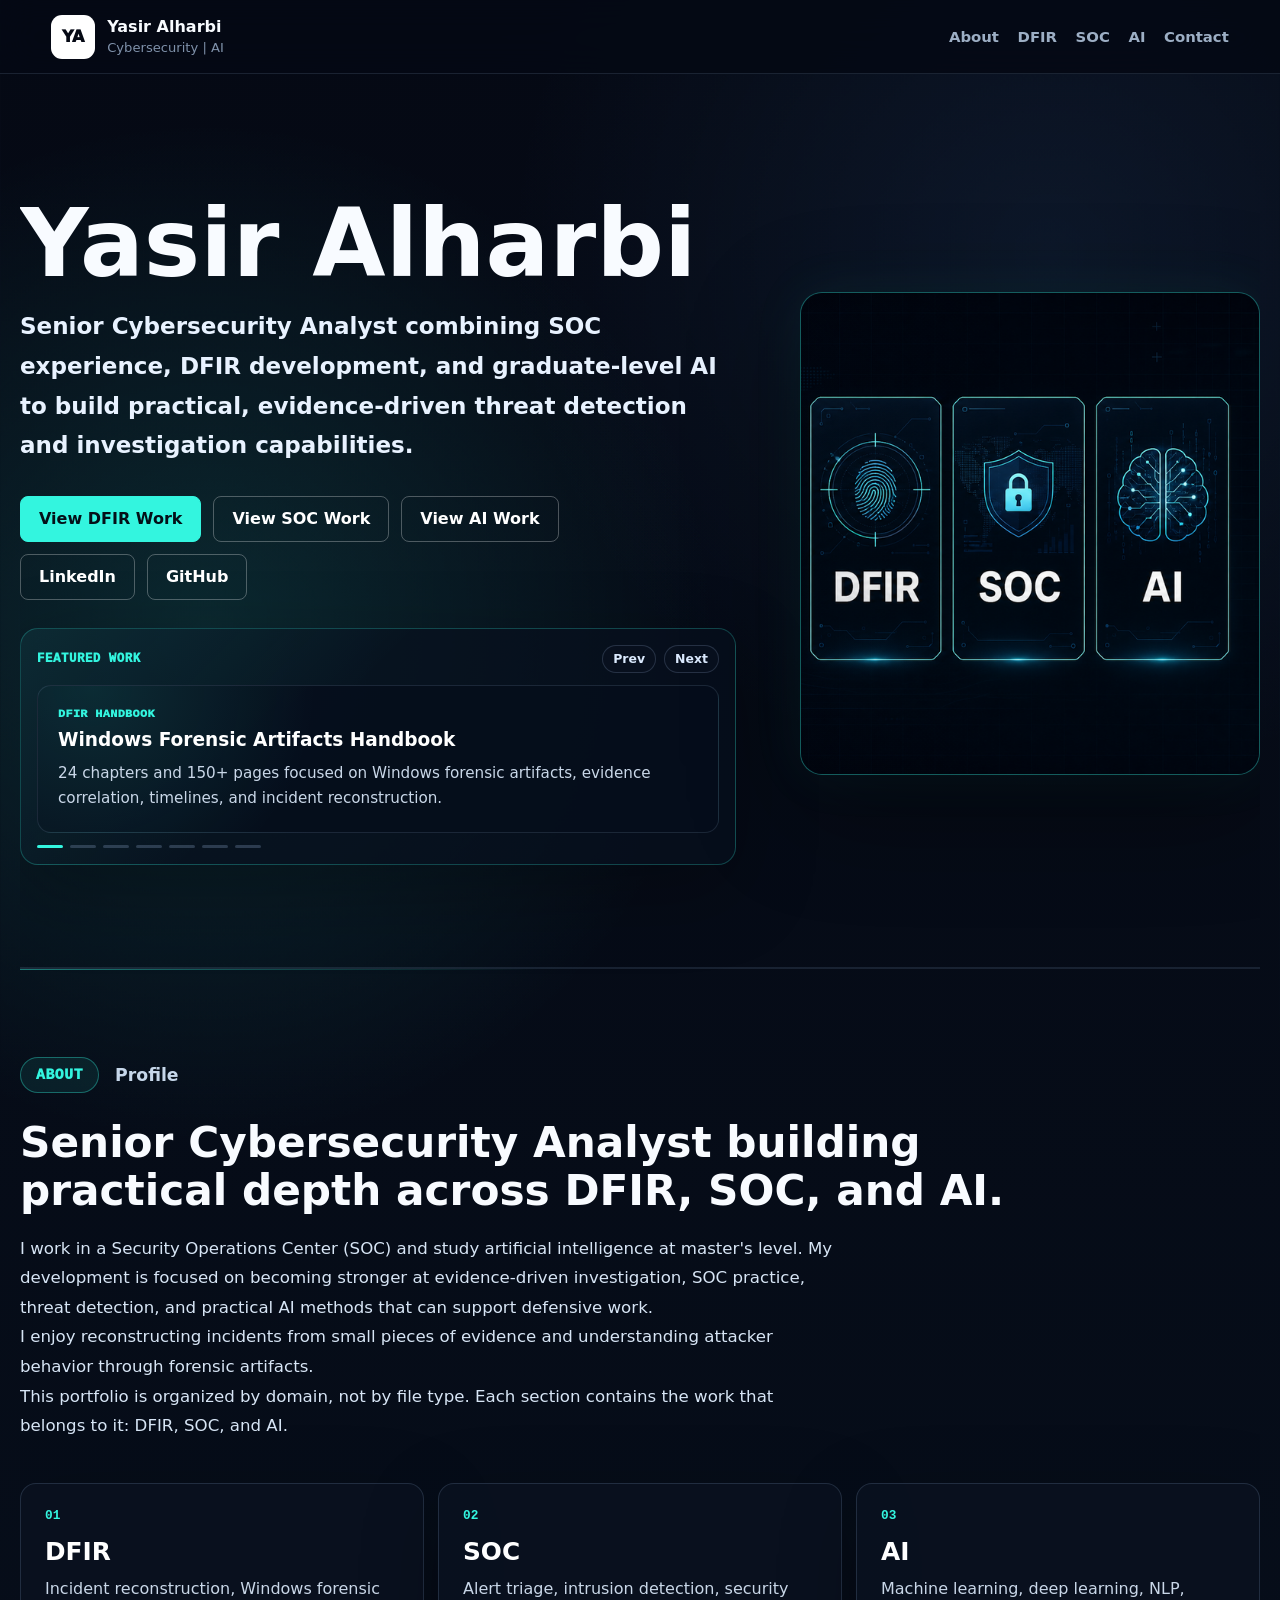
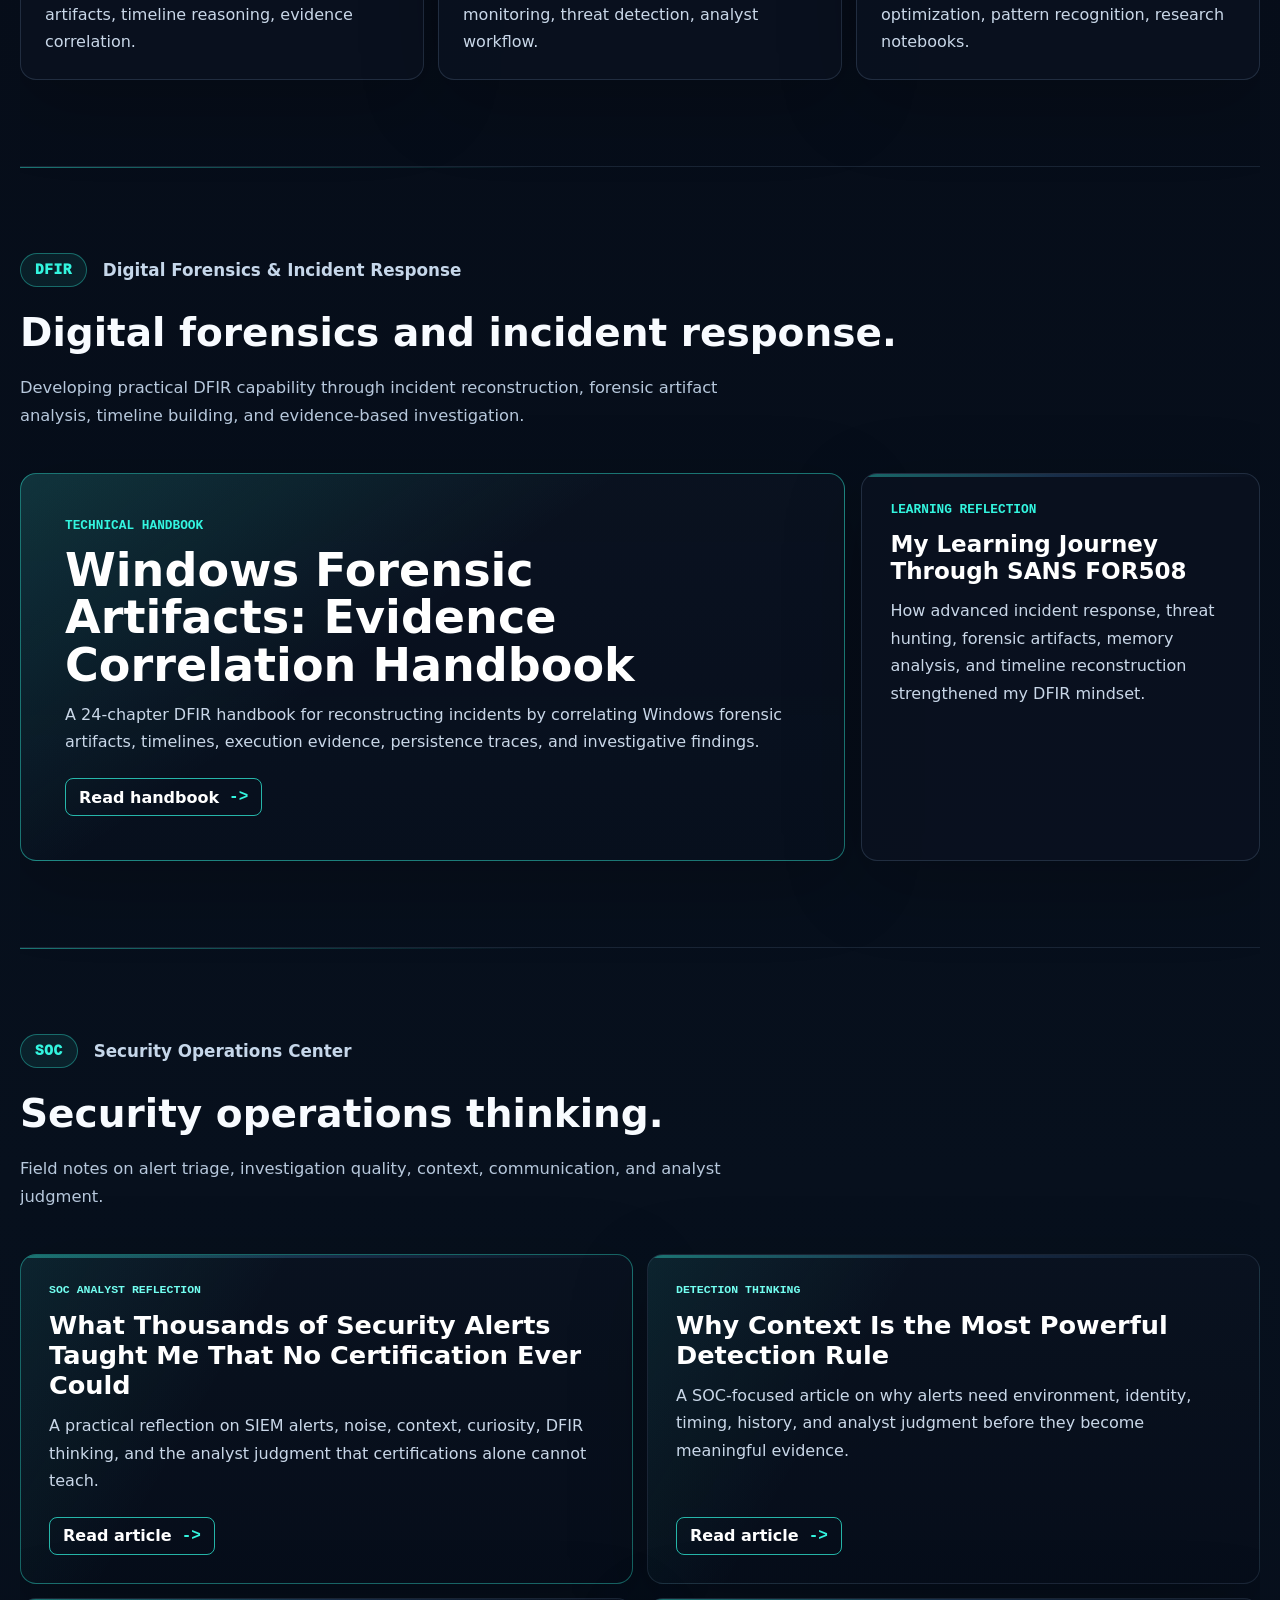
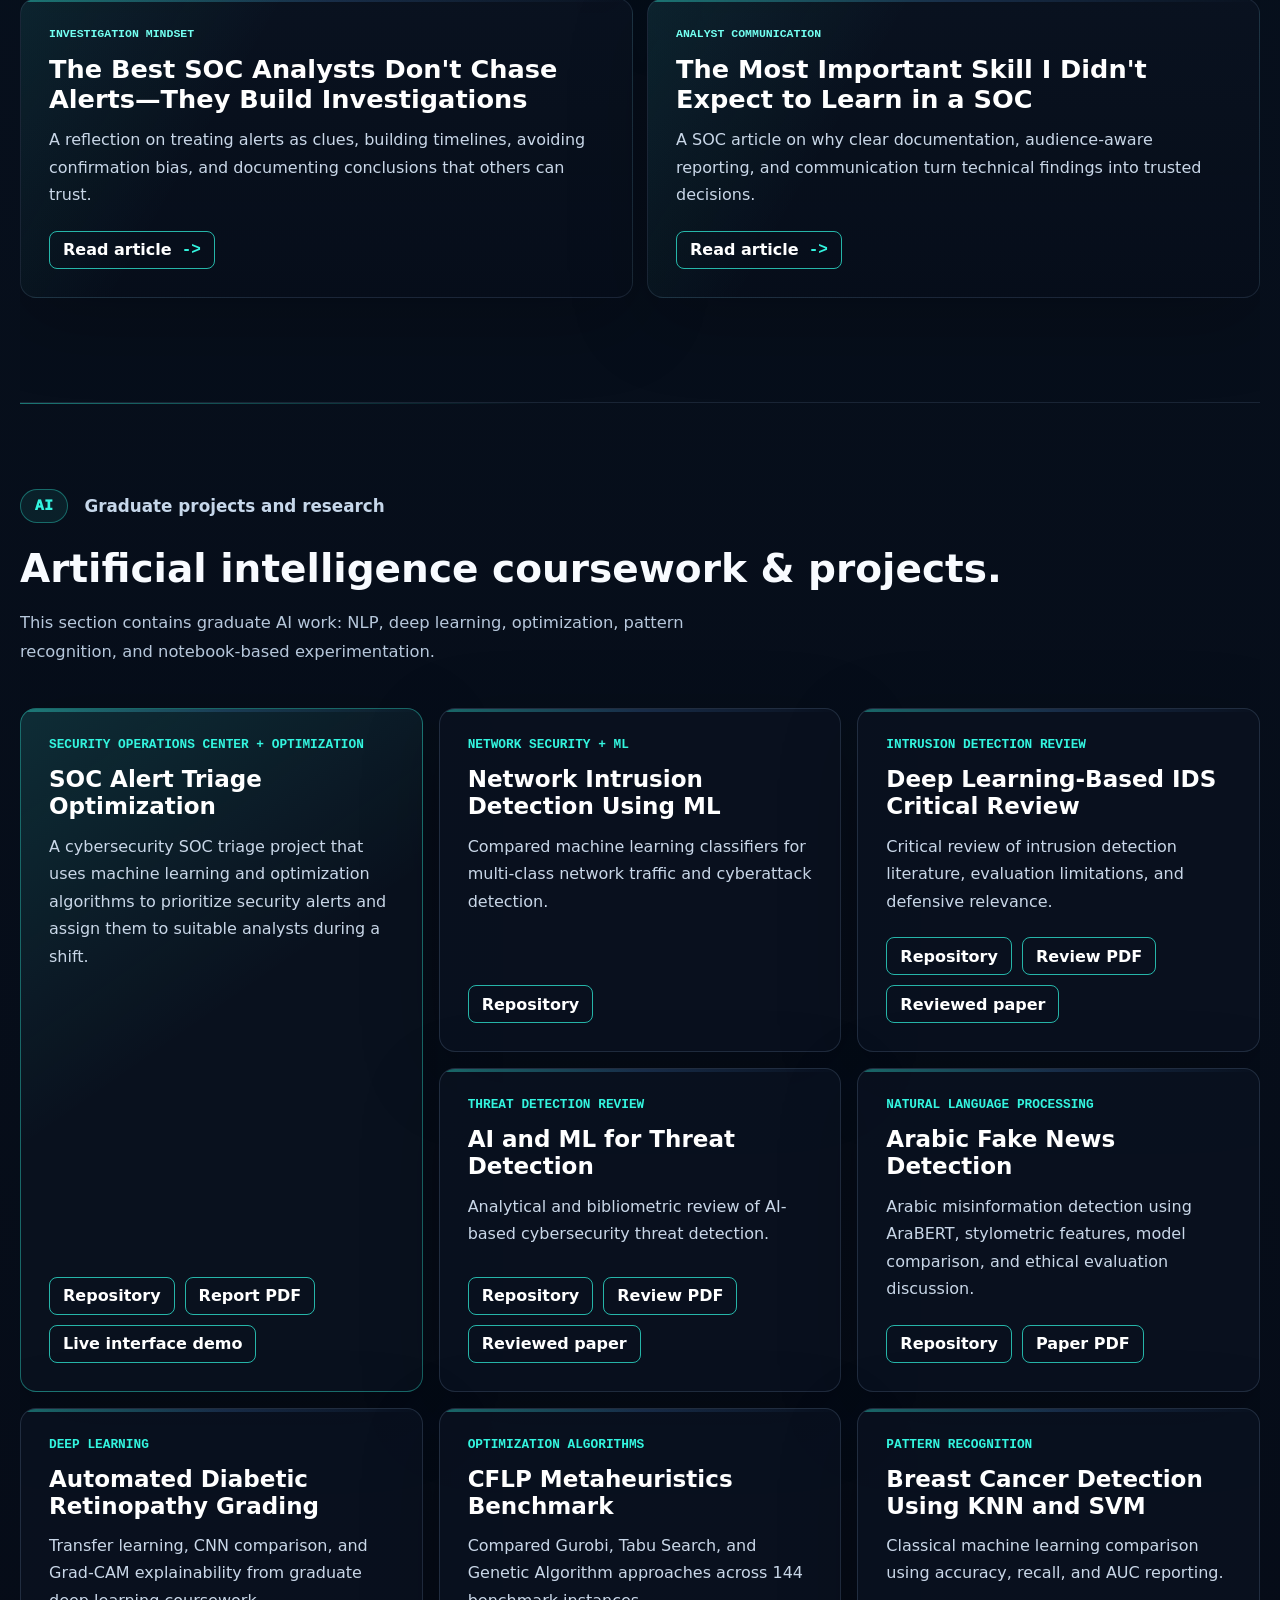
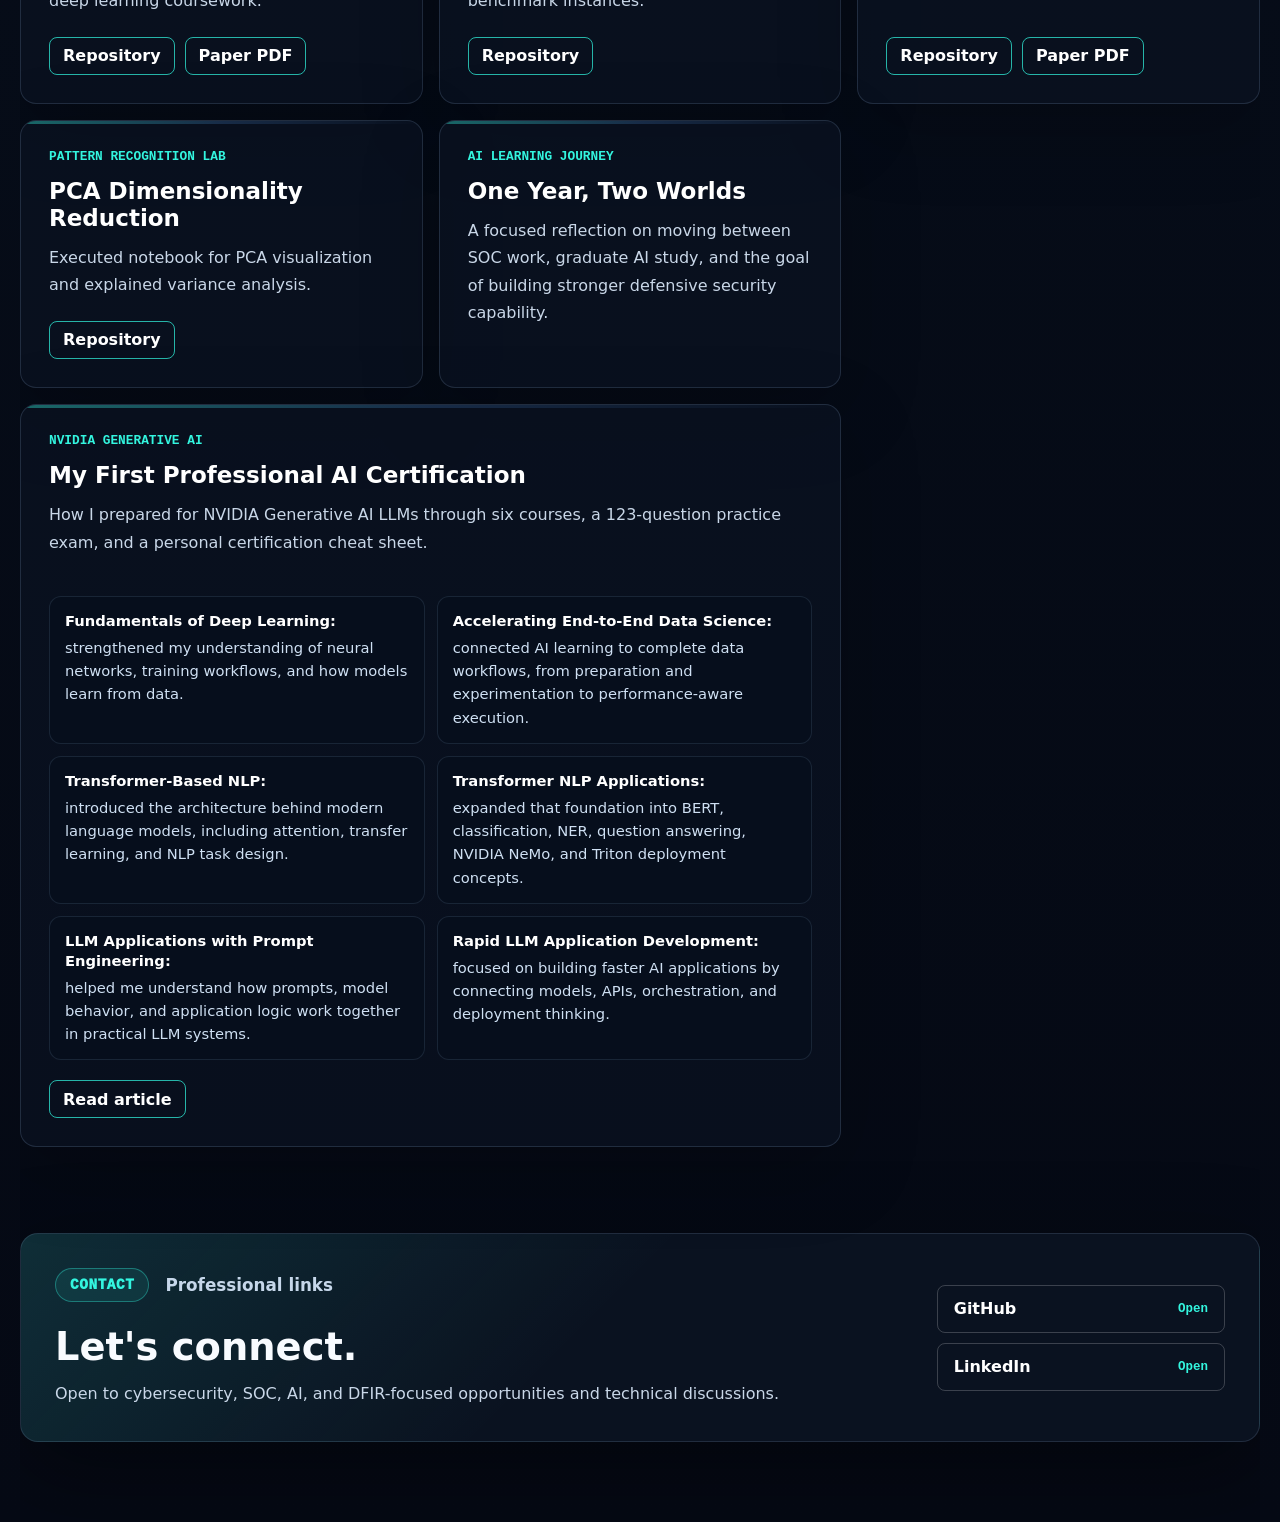
==== commit 7a8eeb0d: "Add resume/jump to CS0610 quiz; trim quiz footers; update tagline - CS0610 practice page: autosave a" ====
--- a/index.html
+++ b/index.html
@@ -23,7 +23,7 @@
         <span class="brand-mark">YA</span>
         <span>
           <strong>Yasir Alharbi</strong>
-          <small>DFIR | SOC | AI</small>
+          <small>Cybersecurity | AI</small>
         </span>
       </a>
       <nav class="nav-links" aria-label="Main navigation">
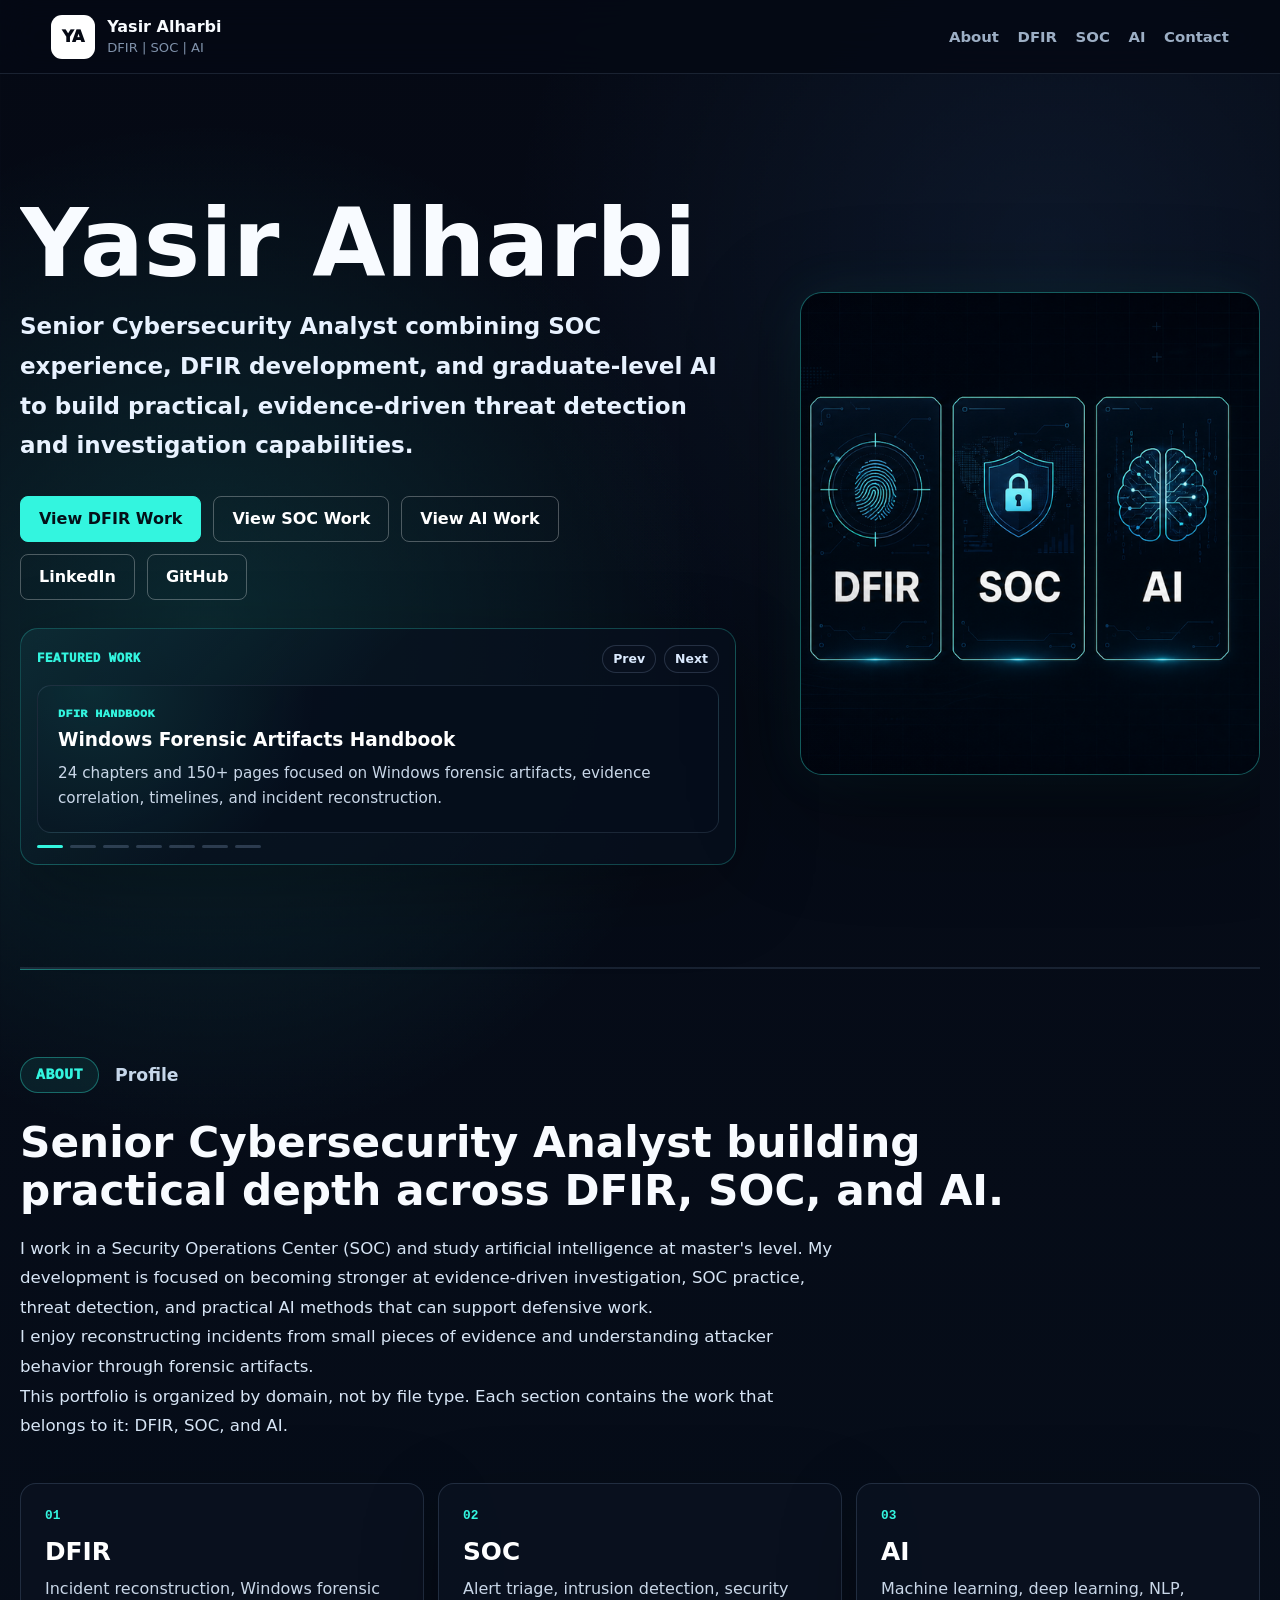
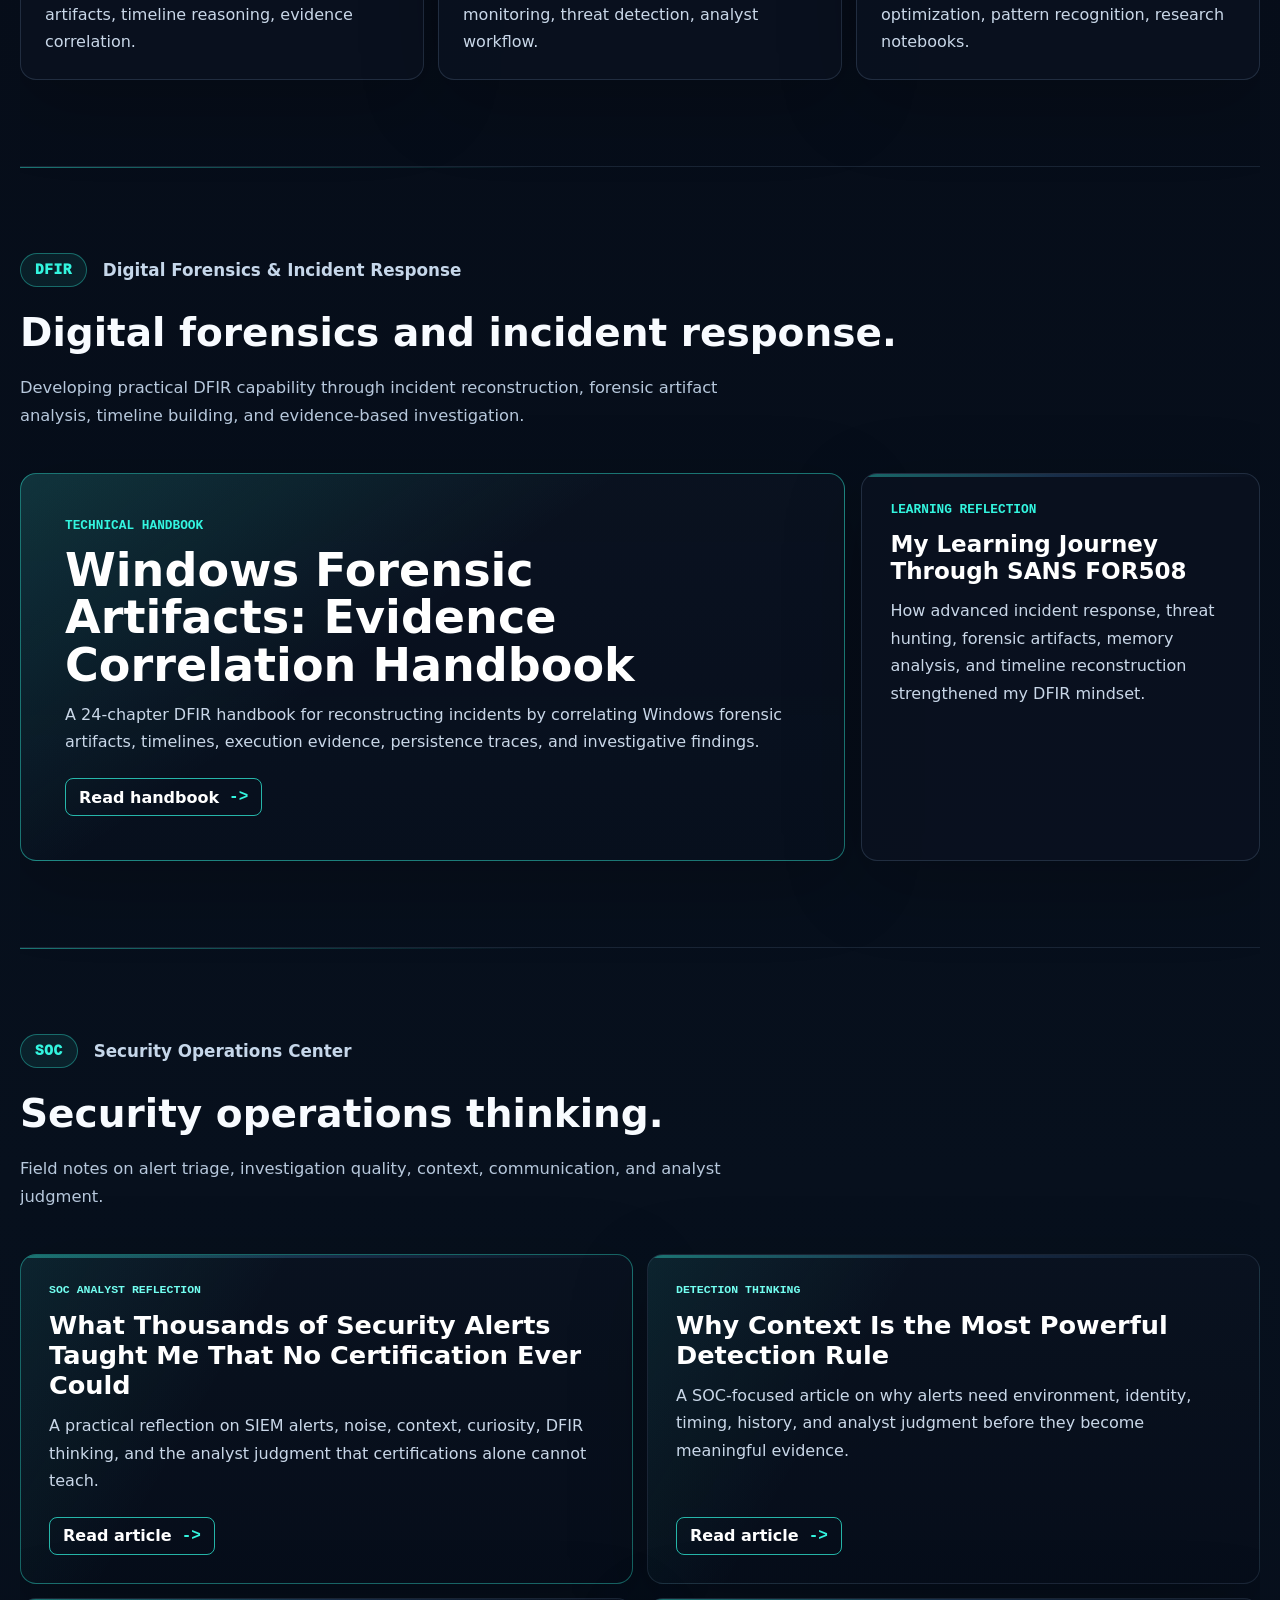
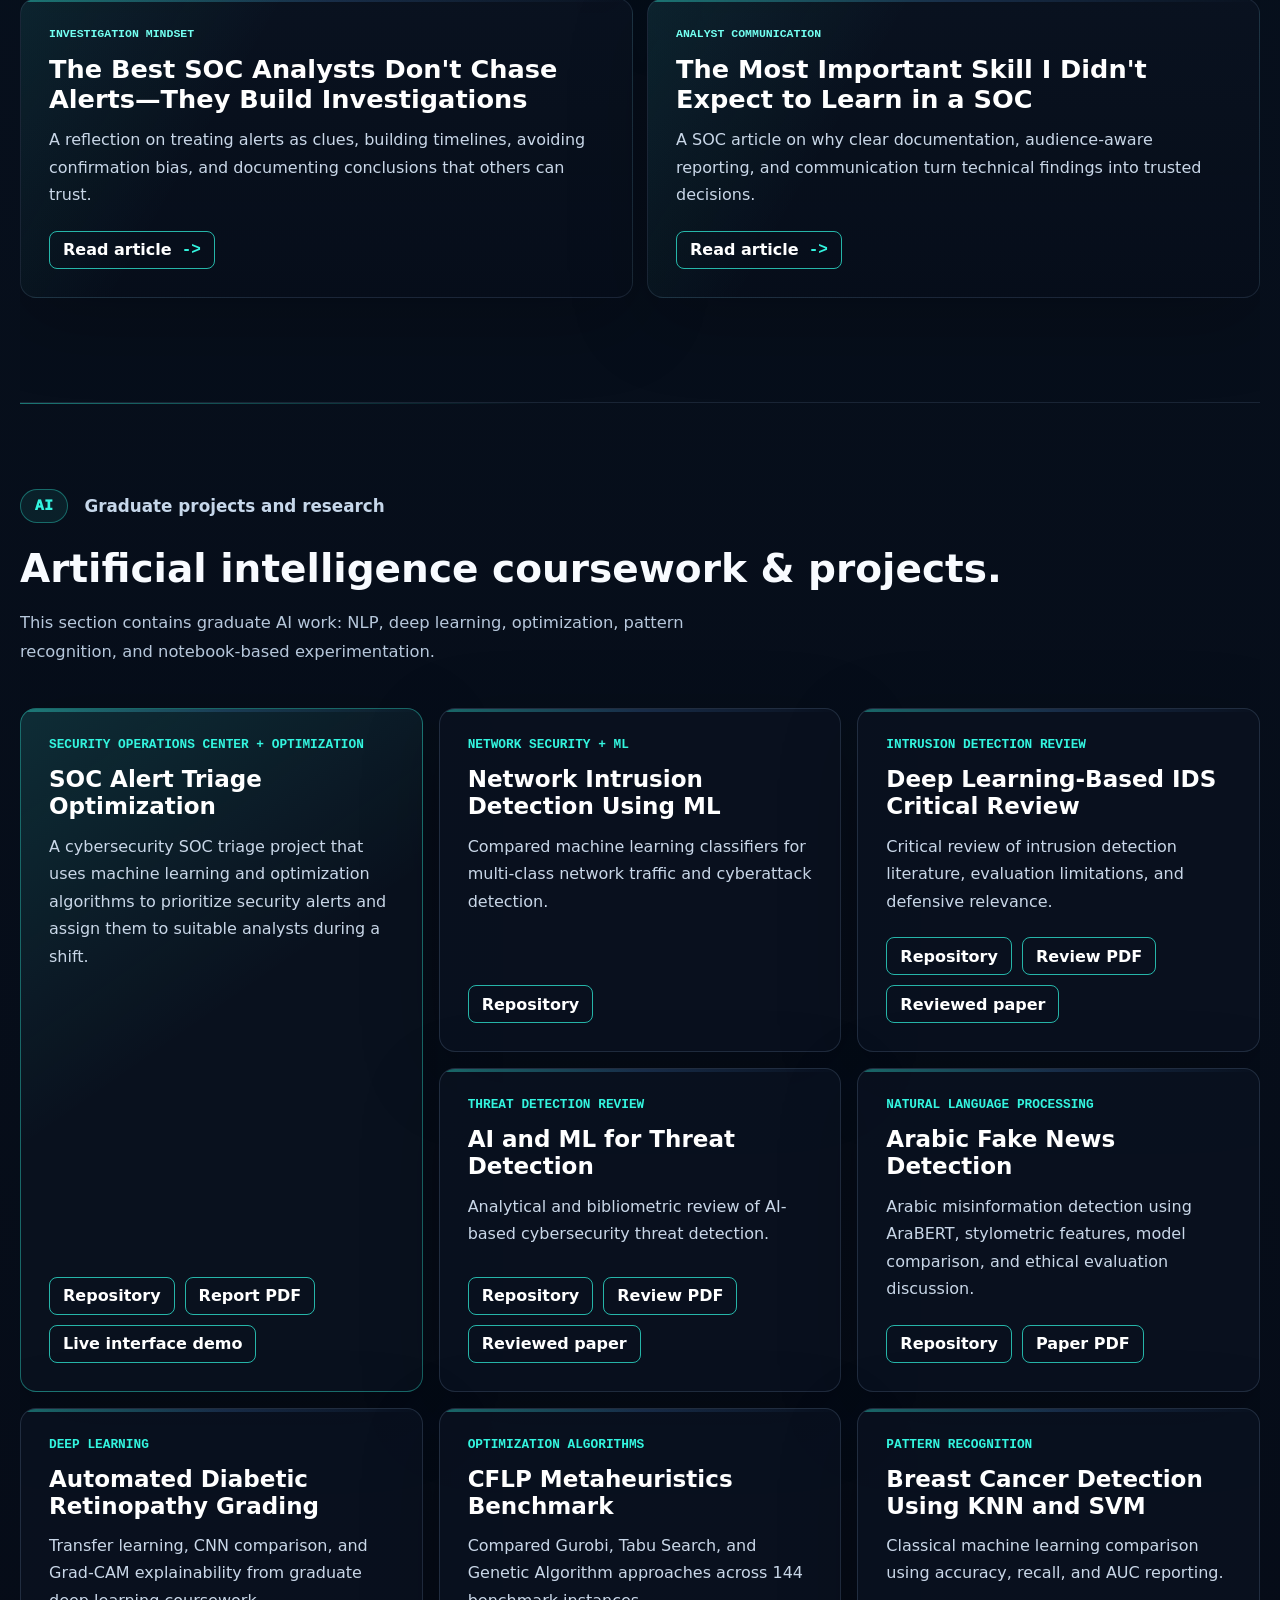
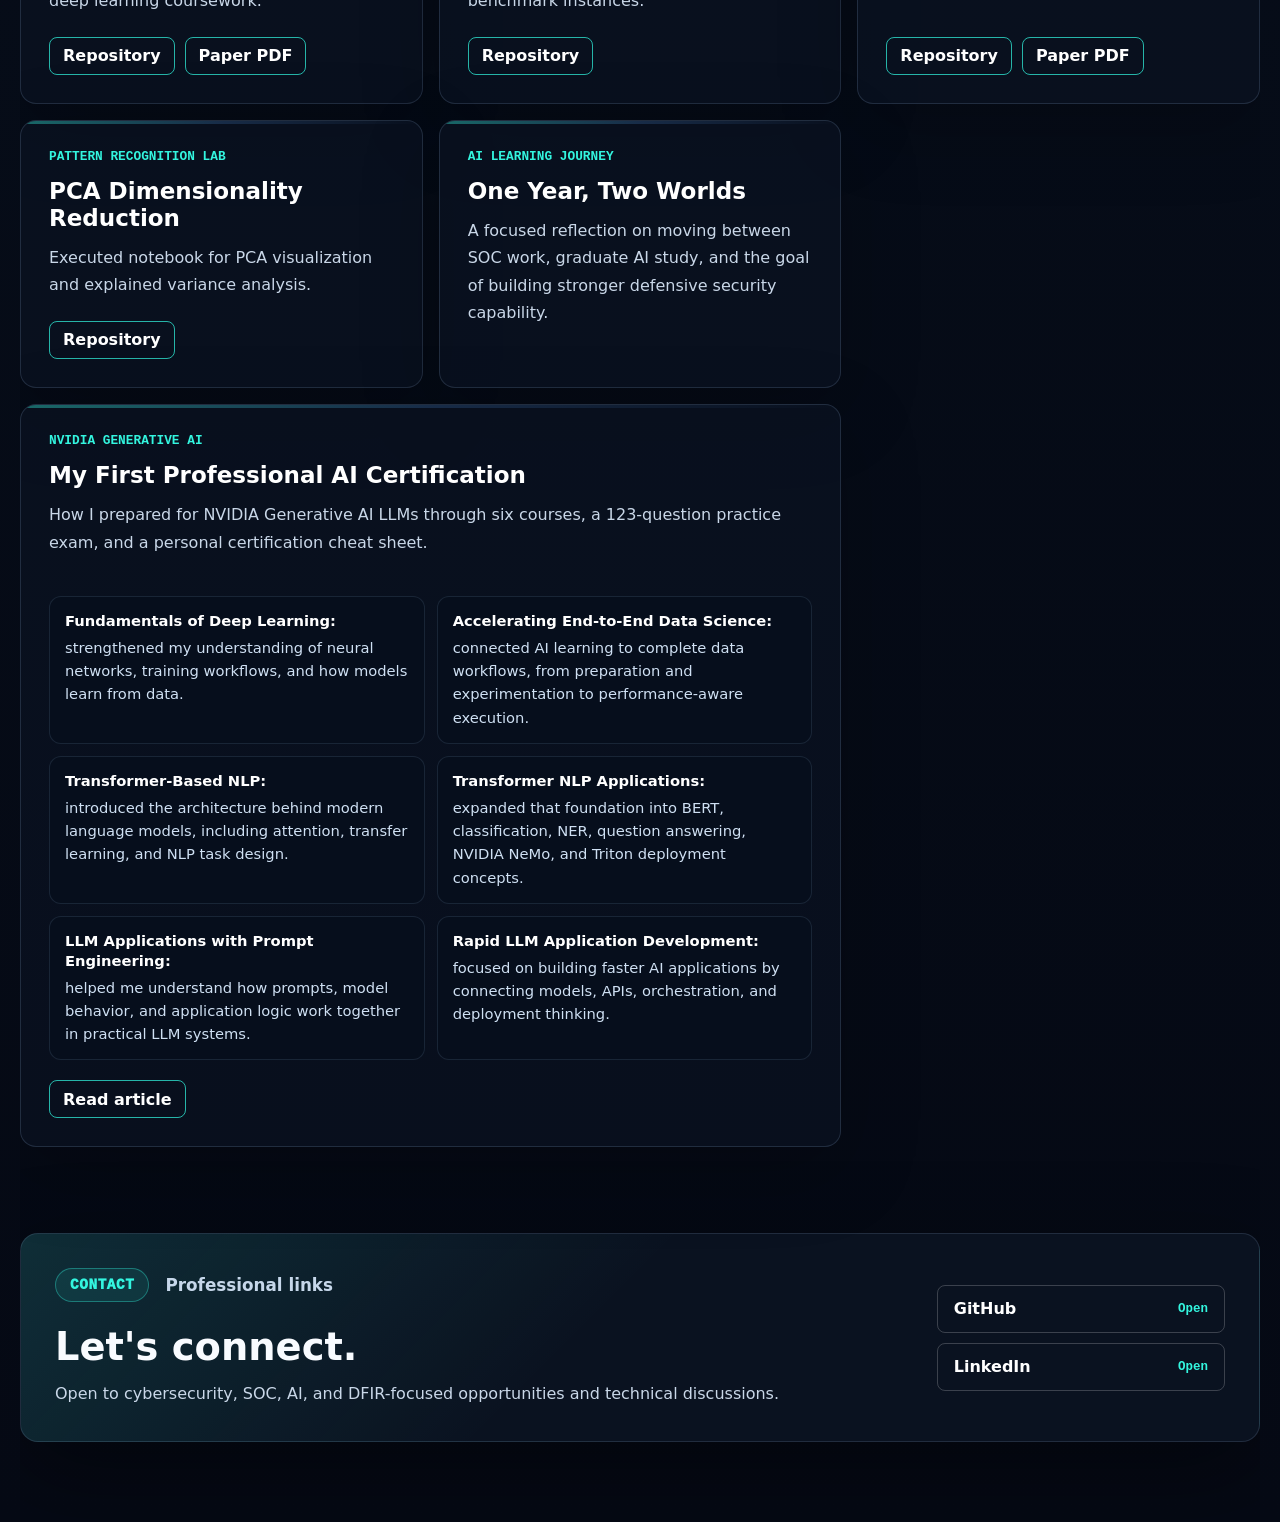
==== commit c533d635: "Restore main tagline; show portfolio footer on quiz home screens only - Main page: revert brand tagl" ====
--- a/index.html
+++ b/index.html
@@ -23,7 +23,7 @@
         <span class="brand-mark">YA</span>
         <span>
           <strong>Yasir Alharbi</strong>
-          <small>Cybersecurity | AI</small>
+          <small>DFIR | SOC | AI</small>
         </span>
       </a>
       <nav class="nav-links" aria-label="Main navigation">
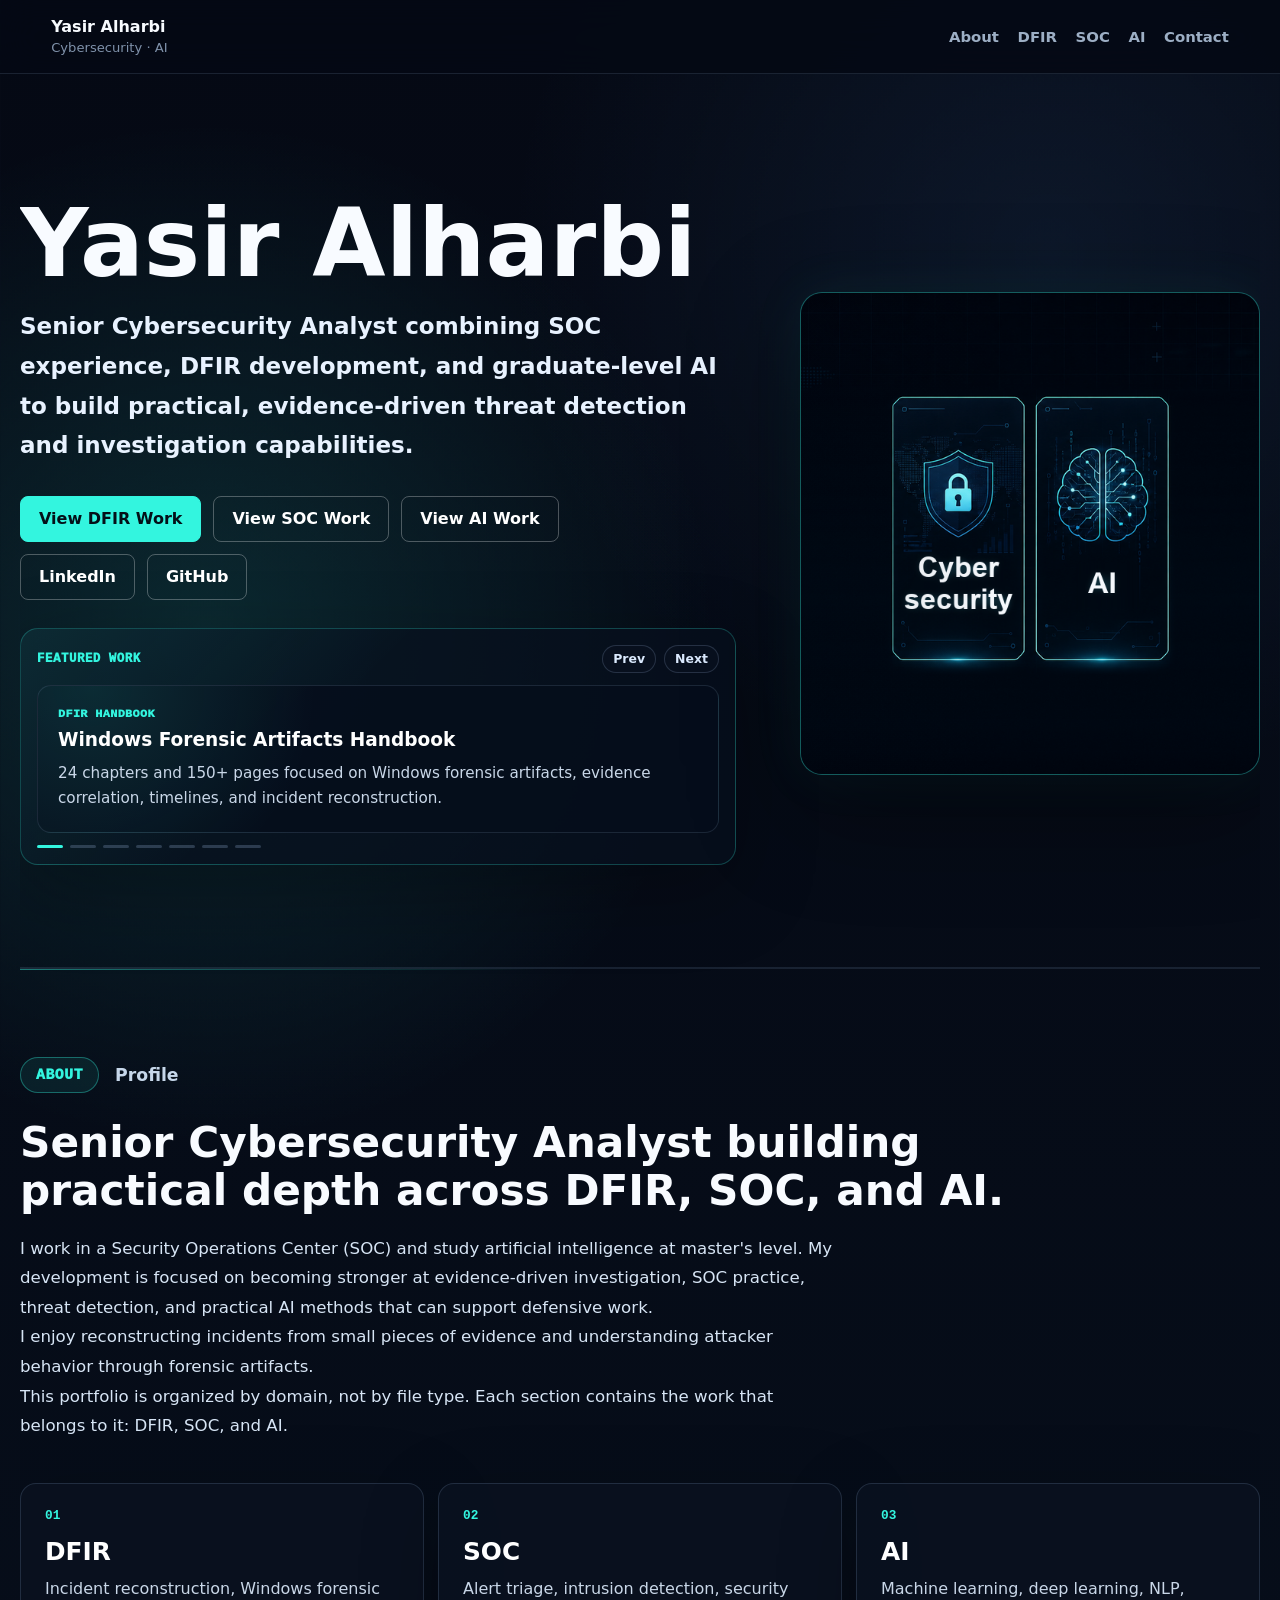
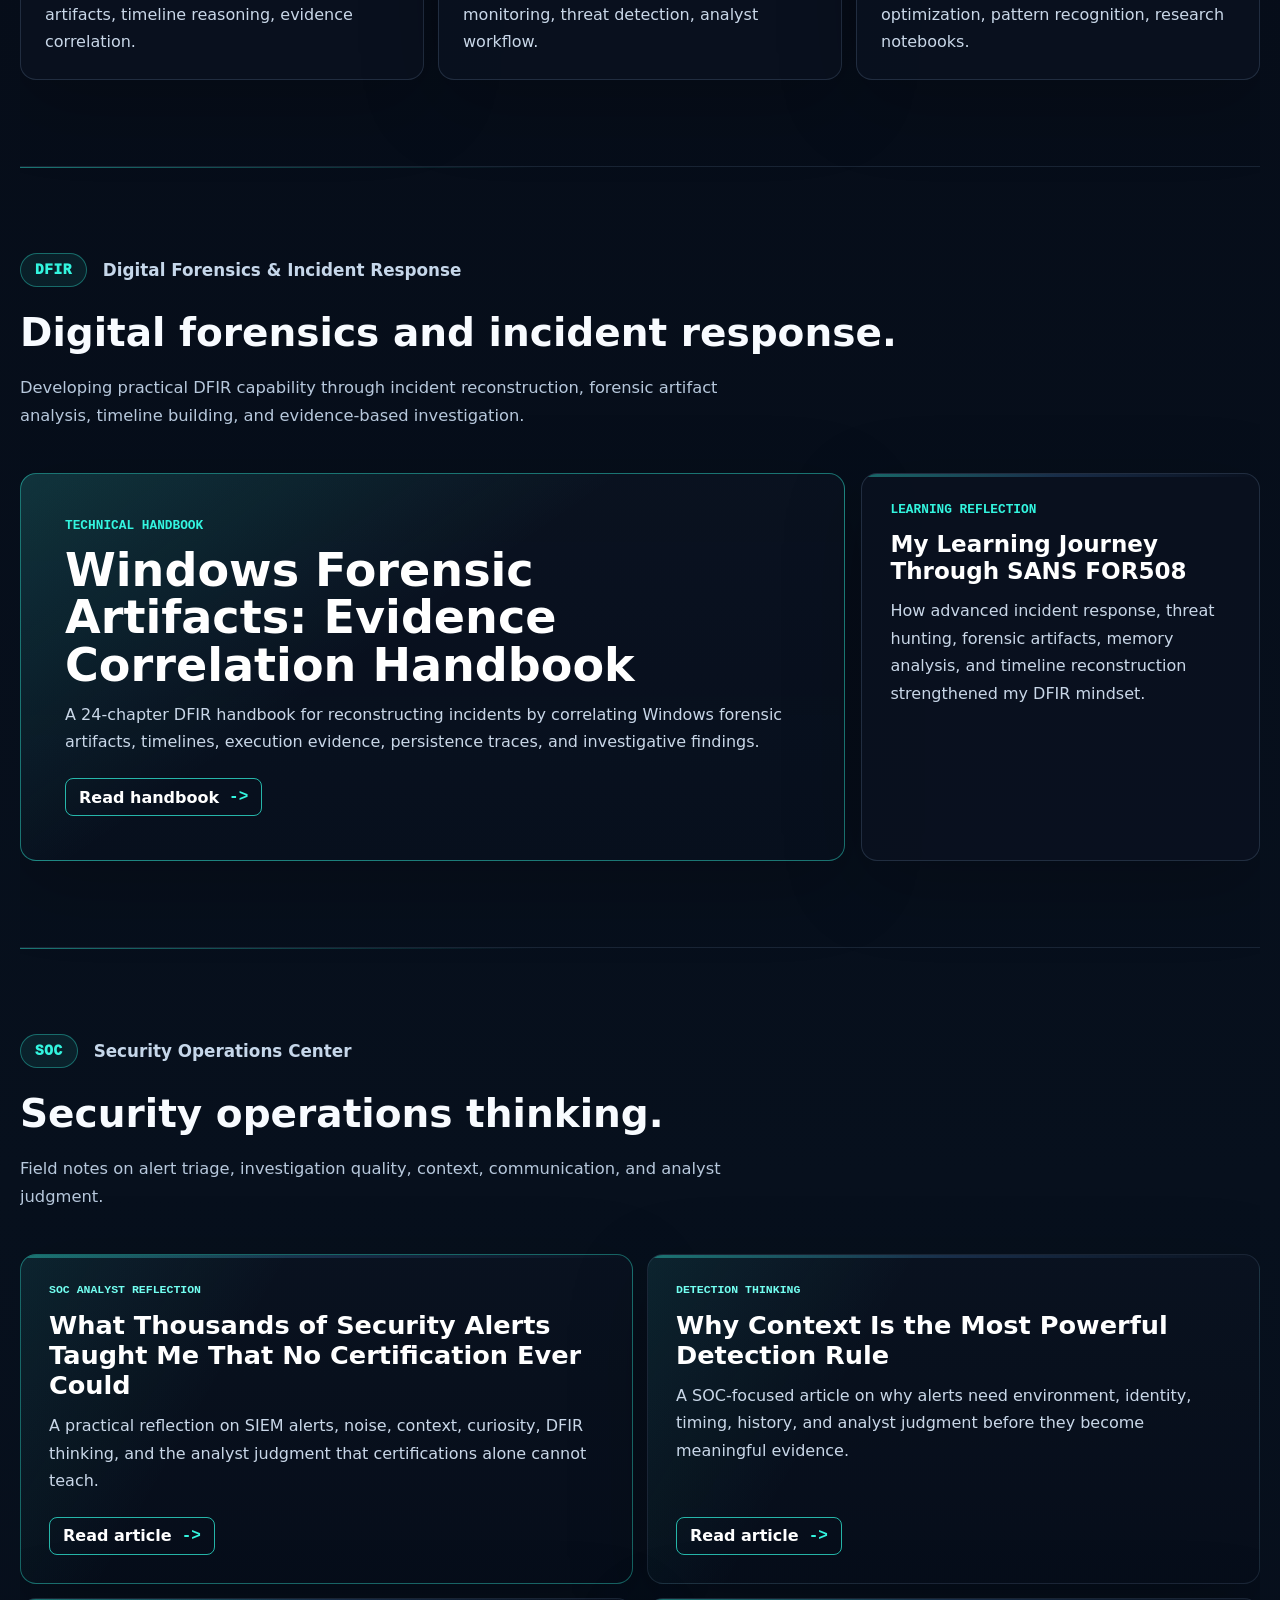
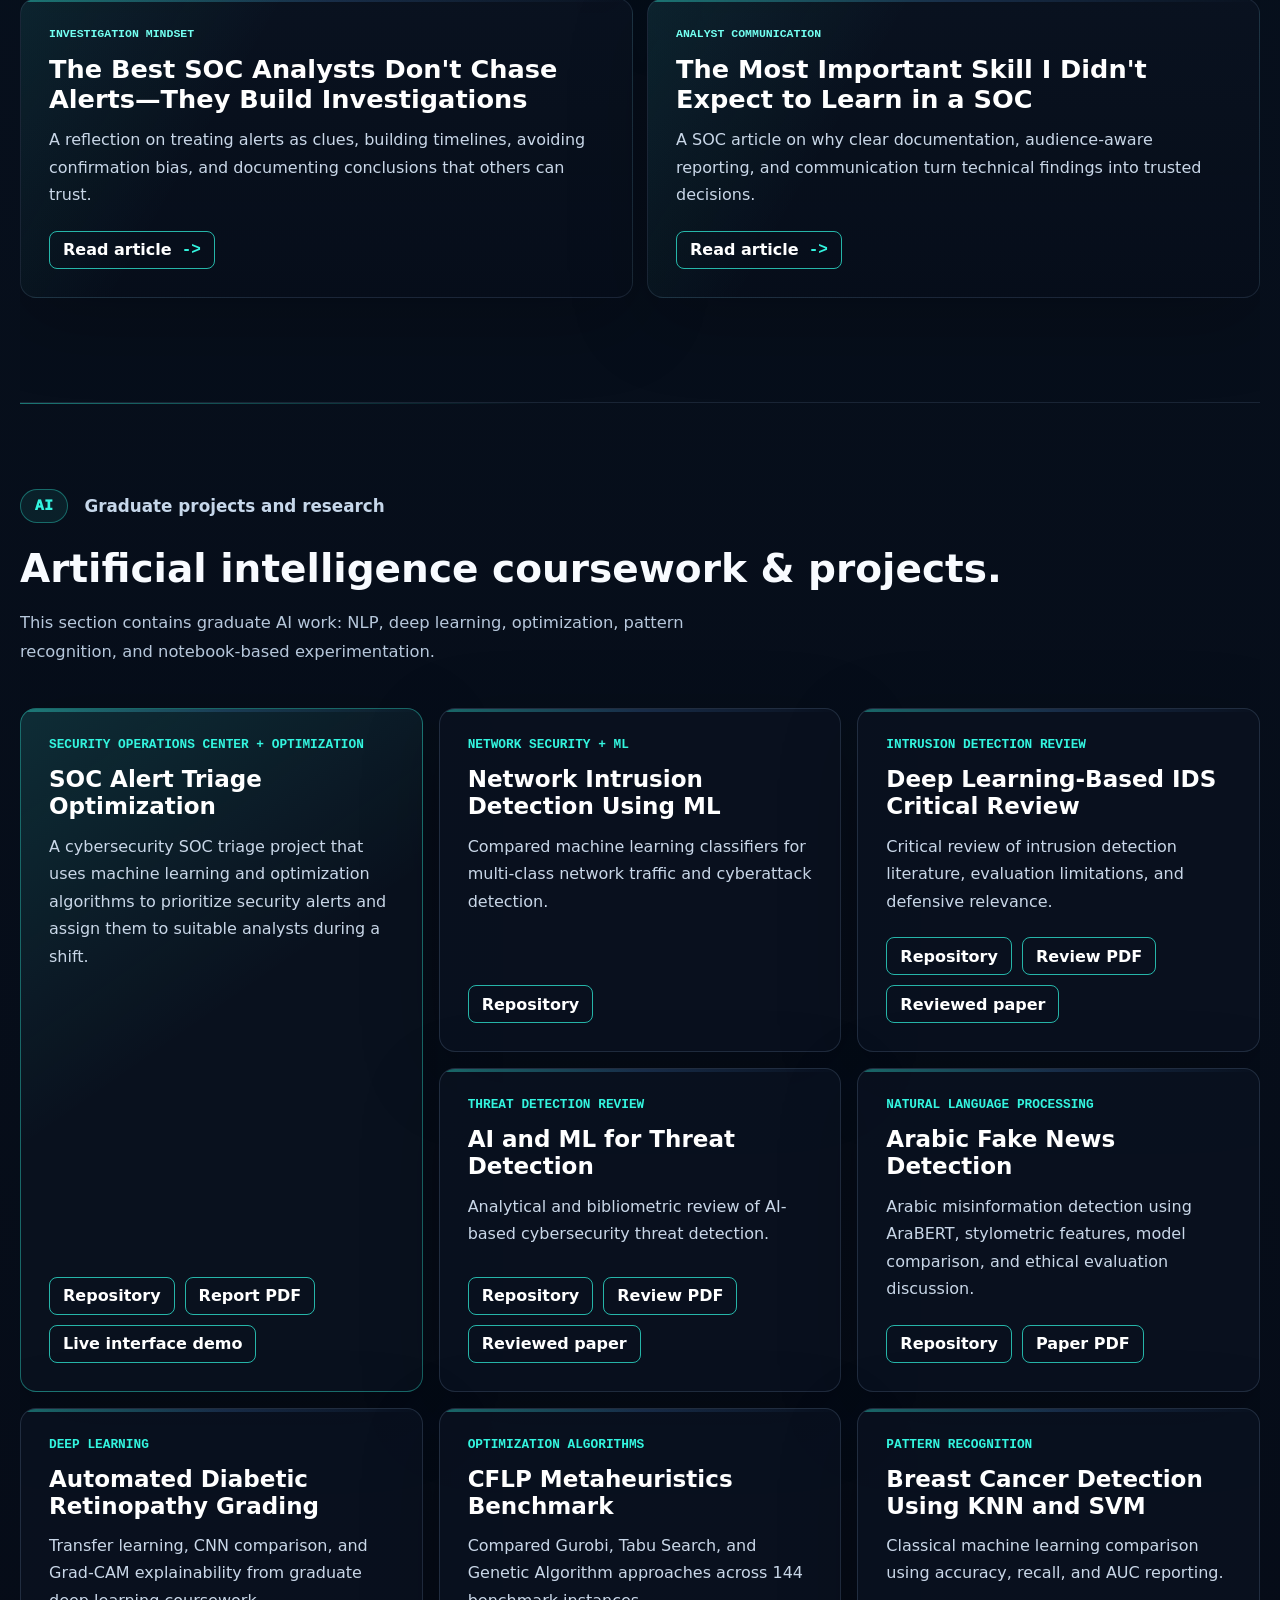
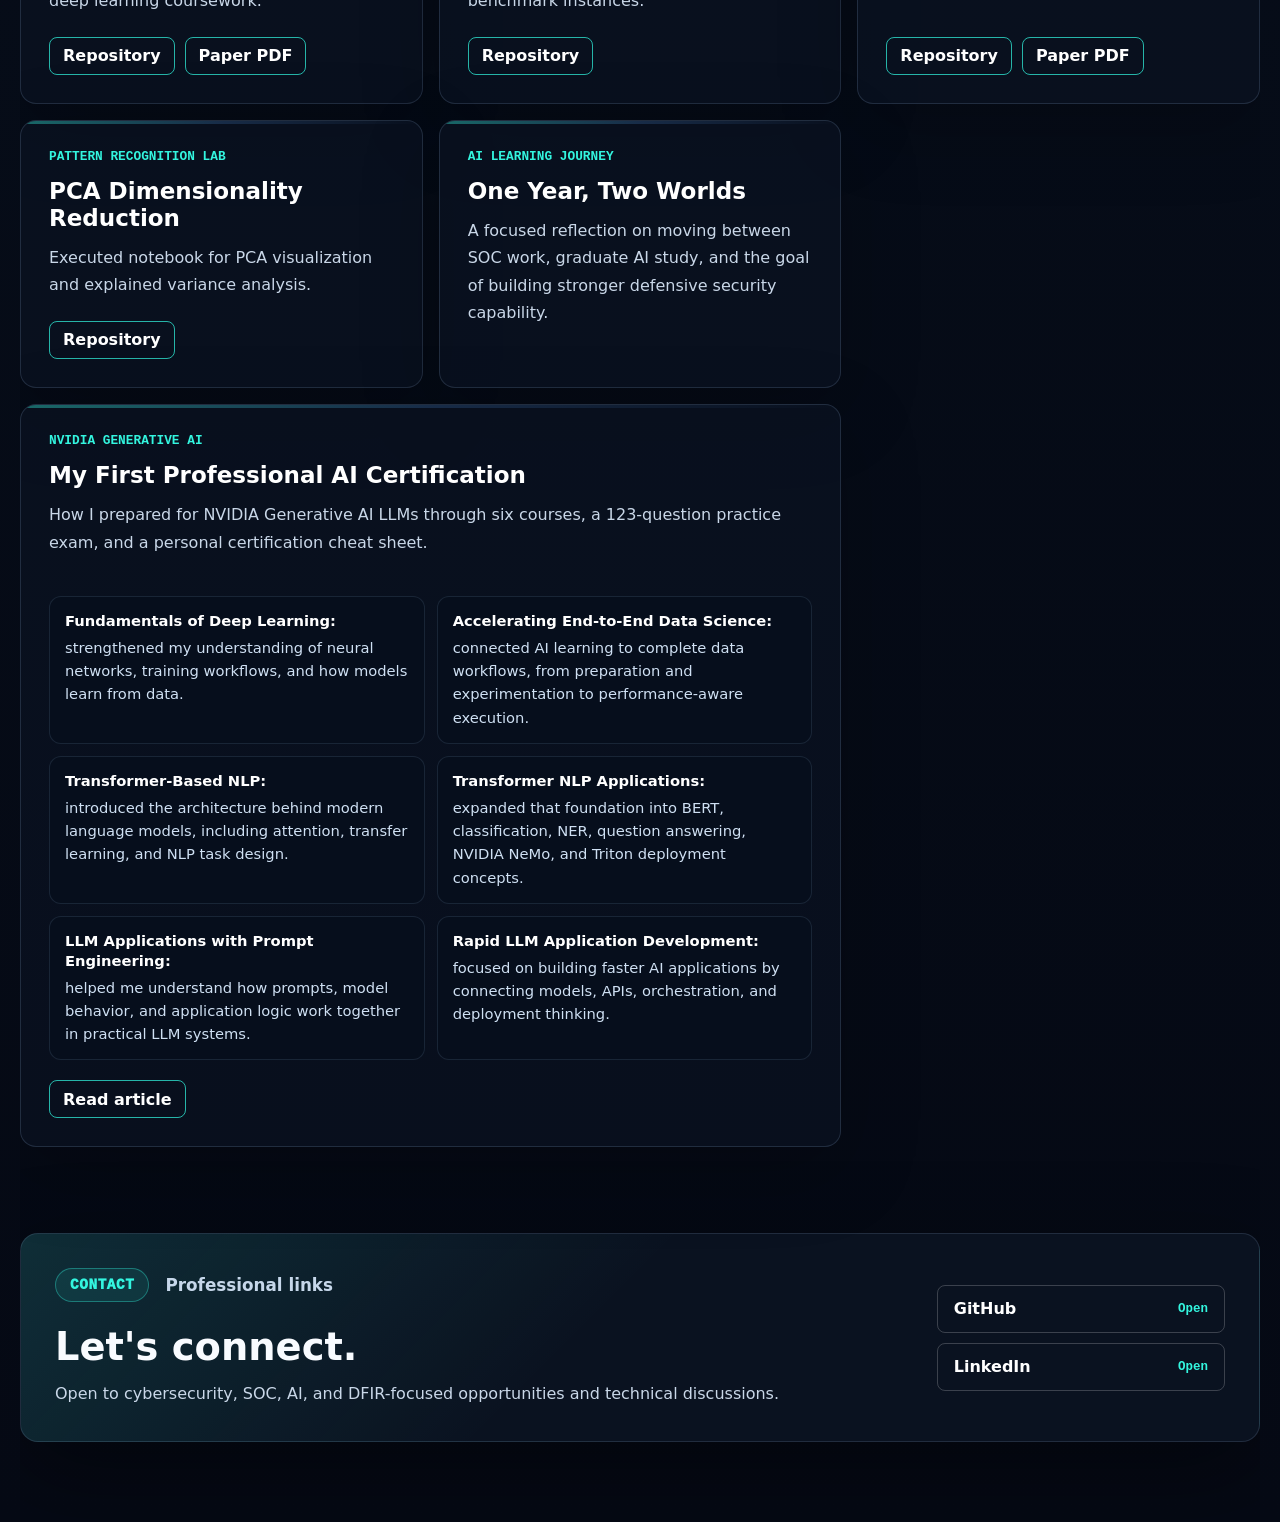
==== commit 7cb2ef9a: "Update name block and hero visual to Cybersecurity · AI - Remove the "YA" initials badge from the he" ====
--- a/index.html
+++ b/index.html
@@ -20,10 +20,9 @@
   <body class="structured-body">
     <header class="site-header structured-header">
       <a class="brand" href="#top" aria-label="Yasir Alharbi home">
-        <span class="brand-mark">YA</span>
         <span>
           <strong>Yasir Alharbi</strong>
-          <small>DFIR | SOC | AI</small>
+          <small>Cybersecurity · AI</small>
         </span>
       </a>
       <nav class="nav-links" aria-label="Main navigation">
@@ -109,8 +108,8 @@
             </div>
           </div>
         </div>
-        <div class="identity-visual" aria-label="Portfolio visual: DFIR, SOC, and AI">
-          <img src="assets/portfolio-hero-visual.png" alt="DFIR, SOC, and AI portfolio visual">
+        <div class="identity-visual" aria-label="Portfolio visual: Cybersecurity and AI">
+          <img src="assets/portfolio-hero-visual.png?v=2" alt="Cybersecurity and AI portfolio visual">
         </div>
       </section>
 
